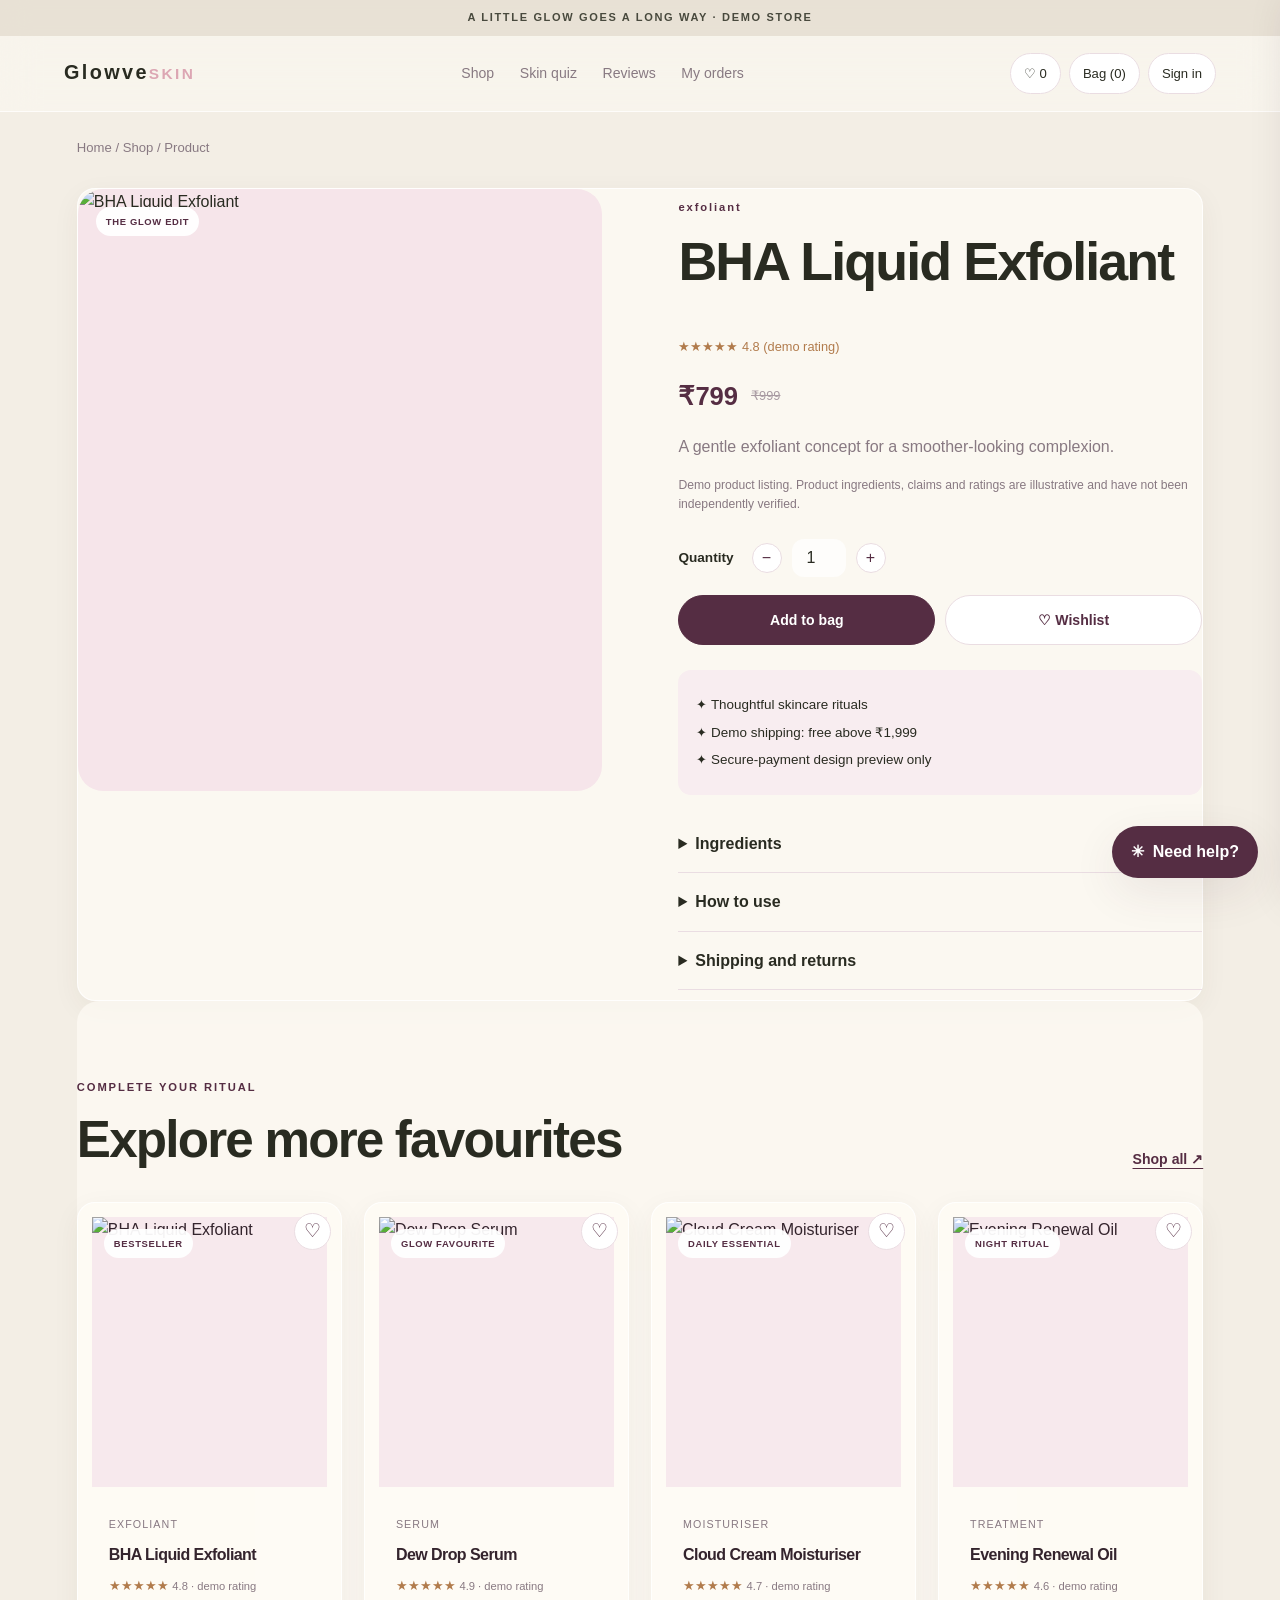
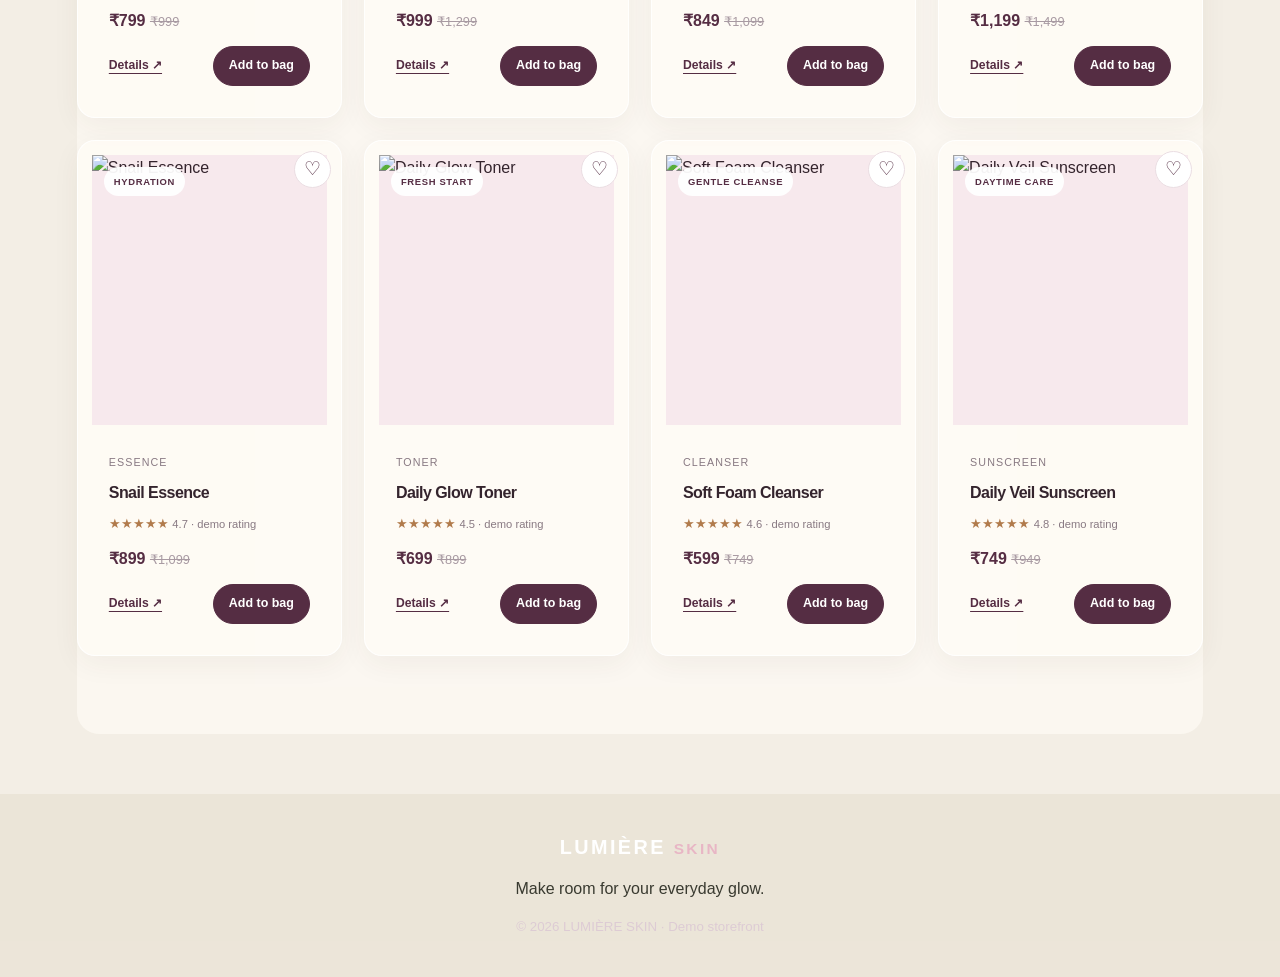
==== product.html @ 2b4facc7 "Add files via upload" ====
<!doctype html>
<html lang="en">
<head>
  <meta charset="UTF-8">
  <meta name="viewport" content="width=device-width, initial-scale=1">
<title>Products | Glowvé Skincare</title>

  <meta name="description" content="Explore skincare product details at LUMIÈRE SKIN.">
  <meta name="theme-color" content="#f7edf0">
  <link rel="preconnect" href="https://images.unsplash.com">
  <link rel="stylesheet" href="style.css">
  <script src="script.js" defer></script>
</head>
<body>
  <div class="announcement">A LITTLE GLOW GOES A LONG WAY · DEMO STORE</div>

  <header class="header">
    <a class="logo" href="index.html">Glowve<span>SKIN</span></a>
    <button id="menuToggle" class="menu" aria-label="Toggle navigation">☰</button>
    <nav id="nav">
      <a href="index.html#shop">Shop</a>
      <a href="index.html#skin-quiz">Skin quiz</a>
      <a href="index.html#reviews">Reviews</a>
      <a href="index.html#orders">My orders</a>
    </nav>
    <div class="head-actions">
      <button id="wishlistToggle" aria-label="Show wishlist">♡ <span id="wishlistCount">0</span></button>
      <button id="cartOpen">Bag (<span id="headerCartCount">0</span>)</button>
      <button id="loginOpen">Sign in</button>
    </div>
  </header>

  <main class="detail-page">
    <div class="breadcrumbs">
      <a href="index.html">Home</a> / <a href="index.html#shop">Shop</a> / Product
    </div>

    <section class="product-detail-layout">
      <div class="detail-image-wrap">
        <span class="product-tag">THE GLOW EDIT</span>
        <img id="detailImage"
          src="https://images.unsplash.com/photo-1620916566398-39f1143ab7be?auto=format&fit=crop&w=1000&q=85"
          alt="Skincare product">
      </div>

      <div class="detail-info">
        <p class="eyebrow" id="detailCategory">SKINCARE ESSENTIAL</p>
        <h1 id="detailName">Dew Drop Serum</h1>
        <p id="detailRating" class="rating">★★★★★ Demo rating</p>

        <div class="detail-prices">
          <strong id="detailPrice">₹999</strong>
          <del id="detailOldPrice">₹1,299</del>
        </div>

        <p id="detailDescription">
          A lightweight hydration serum concept for your everyday skincare ritual.
        </p>

        <p class="note">
          Demo product listing. Product ingredients, claims and ratings are illustrative and have not been independently verified.
        </p>

        <div class="detail-quantity">
          <label for="detailQty">Quantity</label>
          <div class="qty-controls">
            <button type="button" id="detailMinus" aria-label="Decrease quantity">−</button>
            <input id="detailQty" type="number" min="1" max="99" value="1" aria-label="Quantity">
            <button type="button" id="detailPlus" aria-label="Increase quantity">+</button>
          </div>
        </div>

        <div class="detail-buttons">
          <button class="btn" id="detailAdd" data-add="2" type="button">Add to bag</button>
          <button class="btn secondary" id="detailWishlist" data-wishlist="2" type="button">♡ Wishlist</button>
        </div>

        <div class="detail-benefits">
          <p>✦ Thoughtful skincare rituals</p>
          <p>✦ Demo shipping: free above ₹1,999</p>
          <p>✦ Secure-payment design preview only</p>
        </div>

        <details class="detail-accordion">
          <summary>Ingredients</summary>
          <p id="detailIngredients">Illustrative ingredients only. Check verified packaging before use.</p>
        </details>
        <details class="detail-accordion">
          <summary>How to use</summary>
          <p>Follow the instructions on the verified product packaging. Patch-test new skincare products before regular use.</p>
        </details>
        <details class="detail-accordion">
          <summary>Shipping and returns</summary>
          <p>This website is a demonstration. No physical order is shipped and no actual return service is provided.</p>
        </details>
      </div>
    </section>

    <section class="section related-products">
      <div class="section-title">
        <div><p class="eyebrow">COMPLETE YOUR RITUAL</p><h2>Explore more favourites</h2></div>
        <a class="text-link" href="index.html#shop">Shop all ↗</a>
      </div>
      <div id="productGrid" class="products"></div>
    </section>
  </main>

  <footer>
    <a class="logo" href="index.html">LUMIÈRE <span>SKIN</span></a>
    <p>Make room for your everyday glow.</p>
    <small>© <span id="currentYear"></span> LUMIÈRE SKIN · Demo storefront</small>
  </footer>

  <!-- Cart drawer -->
  <div id="cartOverlay" class="overlay"></div>
  <aside id="cartDrawer" class="drawer" aria-hidden="true">
    <div class="drawer-head">
      <div>
        <p class="eyebrow">YOUR LITTLE COLLECTION</p>
        <h2>Your bag (<span id="drawerCartCount">0</span>)</h2>
      </div>
      <button id="cartClose" class="close" aria-label="Close bag">×</button>
    </div>

    <div class="shipping">
      <p id="shippingMessage">Add products to get free shipping.</p>
      <div class="track"><span id="shippingProgress"></span></div>
    </div>

    <div id="cartItems" class="cart-items"></div>

    <div class="coupon">
      <input id="couponInput" placeholder="Coupon code" aria-label="Coupon code">
      <button id="applyCoupon" class="btn" type="button">Apply</button>
    </div>
    <p id="couponMessage" class="note"></p>

    <div class="totals">
      <p>Subtotal <b id="cartSubtotal">₹0</b></p>
      <p>Discount <b id="cartDiscount">₹0</b></p>
      <p>Shipping <b id="cartShipping">₹0</b></p>
      <p class="grand">Total <b id="cartTotal">₹0</b></p>
    </div>

    <button id="checkoutButton" class="btn wide" type="button">Continue to demo checkout</button>
    <p class="note">Demo only. No payment is taken.</p>
  </aside>

  <!-- Demo support chat -->
  <div id="chatBackdrop" class="chat-backdrop" hidden>
    <section class="chat">
      <div class="drawer-head">
        <div><p class="eyebrow">LUMIÈRE ASSIST</p><h2>How can we help?</h2></div>
        <button id="chatClose" class="close" aria-label="Close chat">×</button>
      </div>
      <div id="chatMessages" class="chat-messages" aria-live="polite">
        <p class="bubble bot">Hi! I'm the demo assistant. Ask about shipping, coupons, or products.</p>
      </div>
      <div class="quick">
        <button data-chat="shipping">Shipping</button>
        <button data-chat="coupon">Coupon</button>
        <button data-chat="products">Products</button>
      </div>
      <form id="chatForm">
        <input id="chatInput" placeholder="Type a message..." maxlength="250" required>
        <button class="btn">Send</button>
      </form>
      <small class="note">Automated demo replies only; no live agent.</small>
    </section>
  </div>
  <button id="chatOpen" class="chat-launch">✳ <span>Need help?</span></button>
  <div id="toast" class="toast" role="status"></div>

  <!-- Demo login, address and payment flow -->
  <div class="checkout-backdrop" id="checkoutBackdrop" hidden>
    <section class="checkout-modal" role="dialog" aria-modal="true" aria-labelledby="checkoutTitle">
      <button class="checkout-x" id="checkoutClose" aria-label="Close checkout">×</button>
      <div class="checkout-progress">
        <span class="active" data-step-dot="1">1</span><i></i>
        <span data-step-dot="2">2</span><i></i>
        <span data-step-dot="3">3</span>
      </div>
      <p class="eyebrow">LUMIÈRE SKIN · CHECKOUT DEMO</p>
      <h2 id="checkoutTitle">Welcome back</h2>
      <p class="checkout-subtitle" id="checkoutSubtitle">Sign in or create a demo account to continue.</p>
      <div id="checkoutStepContent"></div>
      <p class="checkout-disclaimer">
        Demo only: use fictional details and never enter real passwords or payment details.
        No bank, UPI or card payment is processed.
      </p>
    </section>
  </div>

  <script>
    document.getElementById("detailMinus")?.addEventListener("click", function () {
      const input = document.getElementById("detailQty");
      input.value = Math.max(1, (Number(input.value) || 1) - 1);
    });
    document.getElementById("detailPlus")?.addEventListener("click", function () {
      const input = document.getElementById("detailQty");
      input.value = Math.min(99, (Number(input.value) || 1) + 1);
    });
  </script>
</body>
</html>
---- style.css ----
/* ==========================================
   LUMIÈRE SKIN — BLUSH LUXE THEME
   Responsive: mobile, tablet, desktop
========================================== */

:root {
  --bg: #fffaf8;
  --surface: #ffffff;
  --soft-pink: #f6e4e8;
  --pink: #dca6b3;
  --plum: #552d43;
  --plum-dark: #3c1d30;
  --text: #30232b;
  --muted: #887982;
  --line: #eadde2;
  --green: #637b69;
  --radius: 18px;
  --shadow: 0 15px 45px rgba(83, 43, 65, .09);
}

* { box-sizing: border-box; }

html {
  scroll-behavior: smooth;
  scroll-padding-top: 90px;
}

body {
  margin: 0;
  background: var(--bg);
  color: var(--text);
  font-family: "Segoe UI", Arial, sans-serif;
  line-height: 1.6;
  overflow-x: hidden;
}

body.modal-open { overflow: hidden; }

img {
  display: block;
  max-width: 100%;
}

a { color: inherit; text-decoration: none; }

button, input, textarea, select { font: inherit; }

button {
  cursor: pointer;
  -webkit-tap-highlight-color: transparent;
}

button:focus-visible, a:focus-visible, input:focus-visible,
textarea:focus-visible, select:focus-visible {
  outline: 3px solid var(--pink);
  outline-offset: 3px;
}

h1, h2, h3, p { margin-top: 0; }

h1, h2, h3 {
  line-height: 1.15;
  letter-spacing: -.035em;
}

h1, h2 { font-weight: 650; }

h1 { font-size: clamp(2.8rem, 6vw, 5.6rem); }
h2 { font-size: clamp(2rem, 4vw, 3.2rem); }
h3 { font-size: 1.12rem; }

em {
  color: var(--plum);
  font-family: Georgia, serif;
  font-weight: 400;
}

button:disabled {
  opacity: .45;
  cursor: not-allowed;
}

.announcement {
  padding: 9px 12px;
  background: var(--plum);
  color: white;
  text-align: center;
  font-size: .69rem;
  letter-spacing: .15em;
  font-weight: 700;
}

/* Header and navigation */
.header {
  position: sticky;
  z-index: 30;
  top: 0;
  display: flex;
  align-items: center;
  justify-content: space-between;
  gap: 22px;
  padding: 17px clamp(16px, 5vw, 72px);
  background: rgba(255, 250, 248, .94);
  border-bottom: 1px solid rgba(234, 221, 226, .8);
  backdrop-filter: blur(16px);
}

.logo {
  flex-shrink: 0;
  font-size: 1.24rem;
  font-weight: 850;
  letter-spacing: .12em;
  color: var(--plum);
}

.logo span {
  color: var(--pink);
  font-size: .78em;
}

.header nav {
  display: flex;
  align-items: center;
  justify-content: center;
  gap: clamp(12px, 2vw, 28px);
}

.header nav a {
  color: var(--muted);
  font-size: .88rem;
  transition: color .2s;
}

.header nav a:hover { color: var(--plum); }

.head-actions {
  display: flex;
  align-items: center;
  gap: 8px;
}

.head-actions button,
.menu {
  min-height: 40px;
  padding: 9px 13px;
  border: 1px solid var(--line);
  border-radius: 30px;
  background: white;
  color: var(--plum);
  font-size: .82rem;
}

.head-actions button:hover {
  background: var(--soft-pink);
}

.menu {
  display: none;
  font-size: 1.2rem;
}

/* Hero section */
.hero {
  display: grid;
  grid-template-columns: 1fr 1fr;
  align-items: center;
  gap: clamp(28px, 5vw, 80px);
  padding: 65px clamp(20px, 7vw, 110px) 78px;
  background:
    radial-gradient(ellipse at 8% 15%, #f8e8ec 0, transparent 43%),
    linear-gradient(130deg, #fffaf8, #f8edf0 58%, #f2e3e8);
}

.hero-copy { max-width: 610px; }

.eyebrow {
  margin-bottom: 14px;
  color: var(--plum);
  font-size: .7rem;
  font-weight: 800;
  letter-spacing: .17em;
}

.hero-kicker {
  display: inline-block;
  margin-bottom: 16px;
  color: var(--muted);
  font-size: .76rem;
  letter-spacing: .12em;
}

.hero h1 { margin-bottom: 20px; }

.hero-copy > p:not(.eyebrow) {
  max-width: 460px;
  color: var(--muted);
  font-size: 1.04rem;
}

.hero-buttons {
  display: flex;
  align-items: center;
  flex-wrap: wrap;
  gap: 20px;
  margin-top: 28px;
}

.btn {
  display: inline-flex;
  align-items: center;
  justify-content: center;
  gap: 8px;
  min-height: 47px;
  padding: 13px 22px;
  border: 1px solid var(--plum);
  border-radius: 30px;
  background: var(--plum);
  color: white;
  font-weight: 700;
  font-size: .88rem;
  text-align: center;
  transition: transform .22s, background .22s, box-shadow .22s;
}

.btn:hover {
  transform: translateY(-2px);
  background: var(--plum-dark);
  box-shadow: 0 8px 22px rgba(83, 43, 65, .16);
}

.btn.secondary {
  background: white;
  color: var(--plum);
  border-color: var(--line);
}

.btn.secondary:hover { background: var(--soft-pink); }

.btn.small-btn {
  min-height: 38px;
  padding: 9px 15px;
  font-size: .78rem;
}

.btn.wide { width: 100%; }

.text-link {
  color: var(--plum);
  font-size: .88rem;
  font-weight: 750;
  text-decoration: underline;
  text-underline-offset: 4px;
}

.hero-proof {
  display: flex;
  flex-wrap: wrap;
  gap: 16px;
  margin-top: 32px;
  color: var(--muted);
  font-size: .78rem;
}

.hero-pic {
  position: relative;
  max-width: 570px;
  width: 100%;
  justify-self: end;
  animation: floatHero 6s ease-in-out infinite;
}

.hero-image-frame {
  height: clamp(330px, 42vw, 560px);
  overflow: hidden;
  border-radius: 48% 48% 20px 20px;
  background: var(--soft-pink);
  box-shadow: var(--shadow);
}

.hero-image-frame img {
  width: 100%;
  height: 100%;
  object-fit: cover;
}

.stamp {
  position: absolute;
  right: -20px;
  top: 13%;
  display: grid;
  place-content: center;
  width: 105px;
  height: 105px;
  border-radius: 50%;
  background: var(--plum);
  color: white;
  text-align: center;
  font-size: .6rem;
  letter-spacing: .07em;
  transform: rotate(9deg);
}

.stamp b {
  font-family: Georgia, serif;
  font-size: 1.5rem;
  font-weight: 400;
}

.floating-note {
  position: absolute;
  padding: 13px 16px;
  border: 1px solid rgba(255,255,255,.8);
  border-radius: 13px;
  background: rgba(255,255,255,.91);
  box-shadow: var(--shadow);
  color: var(--plum);
  font-size: .78rem;
}

.note-one { bottom: 15%; left: -28px; }
.note-two { right: 12px; bottom: 5%; font-size: .65rem; letter-spacing: .1em; }

.strip {
  display: flex;
  align-items: center;
  justify-content: space-evenly;
  flex-wrap: wrap;
  gap: 14px;
  padding: 19px 20px;
  background: var(--plum);
  color: white;
  font-size: .67rem;
  font-weight: 750;
  letter-spacing: .12em;
}

/* General sections */
.section {
  padding: 78px clamp(18px, 6vw, 88px);
}

.section-title {
  display: flex;
  align-items: end;
  justify-content: space-between;
  gap: 24px;
  margin-bottom: 32px;
}

.section-title h2 { margin-bottom: 0; }

.section-title > p {
  max-width: 350px;
  margin-bottom: 3px;
  color: var(--muted);
  font-size: .9rem;
}

.tools {
  display: grid;
  gap: 17px;
  margin-bottom: 28px;
}

#productSearch,
input, textarea, select {
  width: 100%;
  min-width: 0;
  padding: 13px 15px;
  border: 1px solid var(--line);
  border-radius: 12px;
  background: white;
  color: var(--text);
}

#productSearch { max-width: 430px; }

#categoryFilters {
  display: flex;
  flex-wrap: wrap;
  gap: 9px;
}

.filter {
  padding: 9px 15px;
  border: 1px solid var(--line);
  border-radius: 30px;
  background: white;
  color: var(--muted);
  font-size: .8rem;
  transition: .2s;
}

.filter:hover, .filter.active {
  border-color: var(--plum);
  background: var(--plum);
  color: white;
}

/* Product cards */
.products {
  display: grid;
  grid-template-columns: repeat(4, minmax(0, 1fr));
  gap: 25px 19px;
}

.product-card {
  position: relative;
  min-width: 0;
  overflow: hidden;
  border: 1px solid #f0e5e9;
  border-radius: var(--radius);
  background: var(--surface);
  transition: transform .25s, box-shadow .25s;
}

.product-card:hover {
  transform: translateY(-5px);
  box-shadow: var(--shadow);
}

.product-photo {
  position: relative;
  display: block;
  overflow: hidden;
  aspect-ratio: 4 / 4.6;
  background: #f7e9ed;
}

.product-photo img {
  width: 100%;
  height: 100%;
  object-fit: cover;
  transition: transform .5s;
}

.product-card:hover .product-photo img { transform: scale(1.055); }

.product-tag {
  position: absolute;
  top: 12px;
  left: 12px;
  z-index: 1;
  max-width: calc(100% - 24px);
  padding: 7px 10px;
  border-radius: 30px;
  background: rgba(255,255,255,.94);
  color: var(--plum);
  font-size: .59rem;
  font-weight: 800;
  letter-spacing: .07em;
}

.heart {
  position: absolute;
  top: 12px;
  right: 12px;
  z-index: 2;
  display: grid;
  place-items: center;
  width: 37px;
  height: 37px;
  border: 1px solid var(--line);
  border-radius: 50%;
  background: white;
  color: var(--plum);
  font-size: 1.2rem;
}

.heart.selected { color: #b13f69; }

.product-info { padding: 17px; }

.product-category {
  margin-bottom: 5px;
  color: var(--muted);
  font-size: .67rem;
  text-transform: uppercase;
  letter-spacing: .1em;
}

.product-info h3 {
  margin-bottom: 8px;
  font-size: 1rem;
}

.product-info h3 a:hover { color: var(--plum); }

.rating {
  margin: 0 0 10px;
  color: #b17b4c;
  font-size: .8rem;
}

.rating span {
  color: var(--muted);
  font-size: .7rem;
}

.price {
  display: flex;
  flex-wrap: wrap;
  align-items: center;
  gap: 9px;
  margin-bottom: 13px;
  color: var(--plum);
  font-size: 1rem;
  font-weight: 800;
}

.price del, .detail-prices del {
  color: #a89aa2;
  font-size: .8rem;
  font-weight: 400;
}

.product-actions {
  display: flex;
  align-items: center;
  justify-content: space-between;
  gap: 8px;
}

.product-actions .text-link { font-size: .76rem; }

.note {
  color: var(--muted);
  font-size: .76rem;
  line-height: 1.6;
}

.empty {
  padding: 25px;
  color: var(--muted);
  text-align: center;
}

/* Skin quiz */
.quiz-section {
  display: grid;
  grid-template-columns: .9fr 1.1fr;
  align-items: center;
  gap: clamp(25px, 5vw, 70px);
  background: #f6e8ec;
}

.quiz-section > div:first-child p:not(.eyebrow) { color: var(--muted); }

.panel {
  padding: clamp(20px, 4vw, 35px);
  border: 1px solid white;
  border-radius: 24px;
  background: white;
  box-shadow: var(--shadow);
}

.panel h3 { margin-bottom: 20px; }

.quiz-options {
  display: grid;
  grid-template-columns: repeat(2, minmax(0, 1fr));
  gap: 12px;
  margin-bottom: 18px;
}

.quiz-options label {
  display: grid;
  grid-template-columns: auto 1fr;
  align-items: center;
  gap: 3px 9px;
  padding: 15px;
  border: 1px solid var(--line);
  border-radius: 13px;
  cursor: pointer;
}

.quiz-options input { width: auto; grid-row: span 2; }

.quiz-options small {
  grid-column: 2;
  color: var(--muted);
  font-size: .73rem;
}

.result {
  margin-top: 17px;
  padding: 16px;
  border-radius: 13px;
  background: #f8edf0;
}

/* Story */
.story {
  display: grid;
  grid-template-columns: 1fr 1fr;
  align-items: center;
  gap: clamp(30px, 7vw, 100px);
  background: white;
}

.story > img {
  width: 100%;
  max-height: 520px;
  object-fit: cover;
  border-radius: 25px;
}

.story > div > p:not(.eyebrow) {
  max-width: 460px;
  color: var(--muted);
}

/* Reviews */
.reviews {
  display: grid;
  grid-template-columns: repeat(3, minmax(0, 1fr));
  gap: 18px;
}

.reviews article {
  padding: 25px;
  border: 1px solid var(--line);
  border-radius: 17px;
  background: white;
}

.stars { color: #bd8c58; letter-spacing: .1em; }
.reviews article p { margin: 14px 0; }
.reviews article small { color: var(--muted); }

.review-form {
  max-width: 700px;
  margin-top: 32px;
  padding: 25px;
  border-radius: 18px;
  background: #f7e9ed;
}

.review-form label, .checkout-form label {
  display: block;
  margin-bottom: 14px;
  font-size: .83rem;
  font-weight: 650;
}

.form-row {
  display: grid;
  grid-template-columns: repeat(2, minmax(0, 1fr));
  gap: 14px;
}

.user-review {
  margin-top: 15px;
  padding: 15px;
  border-radius: 12px;
  background: white;
}

.user-review b { color: #b17b4c; }

/* Orders */
.orders-section { background: white; }

.order-card {
  display: grid;
  grid-template-columns: 1fr auto;
  gap: 15px;
  margin-bottom: 14px;
  padding: 22px;
  border: 1px solid var(--line);
  border-radius: 16px;
}

.order-card h3 { margin: 5px 0; }
.order-card p { margin: 5px 0; }
.order-card small { color: var(--muted); }
.order-card details { grid-column: 1 / -1; }
.order-card summary { cursor: pointer; color: var(--plum); }

/* Newsletter and footer */
.newsletter {
  padding: 70px 20px;
  background: var(--soft-pink);
  text-align: center;
}

.newsletter h2 { margin-bottom: 12px; }
.newsletter > p:not(.eyebrow) { color: var(--muted); }

.newsletter form {
  display: flex;
  max-width: 520px;
  gap: 10px;
  margin: 25px auto 12px;
}

.newsletter form input { min-width: 0; }
.newsletter small { color: var(--muted); }

footer {
  padding: 38px 20px;
  background: var(--plum-dark);
  color: white;
  text-align: center;
}

footer .logo { color: white; }
footer .logo span { color: #e8b6c5; }
footer p { margin: 12px 0; }
footer small { color: #ddcbd4; }

/* Product details */
.detail-page {
  max-width: 1440px;
  margin: 0 auto;
  padding: 25px clamp(18px, 6vw, 80px) 60px;
}

.breadcrumbs {
  margin-bottom: 30px;
  color: var(--muted);
  font-size: .82rem;
}

.breadcrumbs a:hover { color: var(--plum); }

.product-detail-layout {
  display: grid;
  grid-template-columns: 1fr 1fr;
  align-items: start;
  gap: clamp(28px, 6vw, 80px);
}

.detail-image-wrap {
  position: relative;
  overflow: hidden;
  min-width: 0;
  border-radius: 25px;
  background: #f6e5ea;
}

.detail-image-wrap > img {
  width: 100%;
  max-height: 680px;
  aspect-ratio: 4 / 4.6;
  object-fit: cover;
}

.detail-image-wrap .product-tag { top: 18px; left: 18px; }

.detail-info { padding: 10px 0; }
.detail-info h1 { font-size: clamp(2.2rem, 4.2vw, 4rem); }

.detail-prices {
  display: flex;
  align-items: center;
  gap: 13px;
  margin: 18px 0;
}

.detail-prices strong {
  color: var(--plum);
  font-size: 1.6rem;
}

#detailDescription {
  color: var(--muted);
  font-size: 1rem;
}

.detail-quantity {
  display: flex;
  align-items: center;
  gap: 18px;
  margin: 24px 0 18px;
}

.detail-quantity > label { font-size: .85rem; font-weight: 700; }

.detail-quantity .qty-controls { margin: 0; }

.detail-quantity input {
  width: 54px;
  padding: 6px;
  border: 0;
  text-align: center;
}

.detail-buttons {
  display: grid;
  grid-template-columns: 1fr 1fr;
  gap: 10px;
  margin-bottom: 25px;
}

.detail-benefits {
  margin: 20px 0;
  padding: 18px;
  border-radius: 13px;
  background: #f8edf0;
}

.detail-benefits p { margin: 6px 0; font-size: .84rem; }

.detail-accordion {
  border-bottom: 1px solid var(--line);
  padding: 16px 0;
}

.detail-accordion summary {
  cursor: pointer;
  font-weight: 700;
}

.detail-accordion p {
  margin: 12px 0 0;
  color: var(--muted);
  font-size: .87rem;
}

.related-products { padding-left: 0; padding-right: 0; }

/* Cart drawer */
.overlay {
  position: fixed;
  z-index: 49;
  inset: 0;
  background: rgba(32, 17, 26, .45);
  opacity: 0;
  pointer-events: none;
  transition: opacity .25s;
}

.overlay.show {
  opacity: 1;
  pointer-events: auto;
}

.drawer {
  position: fixed;
  z-index: 50;
  top: 0;
  right: 0;
  display: flex;
  flex-direction: column;
  width: min(440px, 100%);
  height: 100dvh;
  padding: 25px;
  overflow-y: auto;
  background: var(--bg);
  box-shadow: -12px 0 40px rgba(50, 20, 38, .12);
  transform: translateX(105%);
  transition: transform .3s ease;
}

.drawer.open { transform: translateX(0); }

.drawer-head {
  display: flex;
  align-items: center;
  justify-content: space-between;
  gap: 15px;
}

.drawer-head h2 { margin-bottom: 0; font-size: 1.7rem; }
.drawer-head .eyebrow { margin-bottom: 5px; }

.close, .checkout-x {
  display: grid;
  place-items: center;
  flex-shrink: 0;
  width: 42px;
  height: 42px;
  border: 1px solid var(--line);
  border-radius: 50%;
  background: white;
  color: var(--plum);
  font-size: 1.6rem;
}

.shipping {
  margin: 22px 0;
  padding: 15px;
  border-radius: 13px;
  background: var(--soft-pink);
}

.shipping p { margin-bottom: 10px; font-size: .8rem; }

.track {
  height: 6px;
  overflow: hidden;
  border-radius: 10px;
  background: #e6cbd5;
}

.track span {
  display: block;
  width: 0;
  height: 100%;
  border-radius: inherit;
  background: var(--plum);
  transition: width .3s;
}

.cart-items {
  display: grid;
  gap: 15px;
}

.cart-line {
  display: grid;
  grid-template-columns: 83px 1fr;
  gap: 14px;
  padding-bottom: 15px;
  border-bottom: 1px solid var(--line);
}

.cart-line > img {
  width: 83px;
  height: 100px;
  object-fit: cover;
  border-radius: 12px;
}

.cart-line-info { min-width: 0; }
.cart-line-info strong { display: block; margin-bottom: 4px; font-size: .88rem; }
.cart-line-info > span { color: var(--plum); font-weight: 750; }

.qty-controls {
  display: flex;
  align-items: center;
  gap: 10px;
  margin-top: 8px;
}

.qty-controls button {
  display: grid;
  place-items: center;
  width: 30px;
  height: 30px;
  border: 1px solid var(--line);
  border-radius: 50%;
  background: white;
  color: var(--plum);
}

.qty-controls .remove {
  width: auto;
  padding: 4px 8px;
  border: 0;
  color: #a34c69;
  font-size: .75rem;
}

.coupon {
  display: flex;
  gap: 9px;
  margin-top: 20px;
}

.coupon input { min-width: 0; }
.coupon .btn { min-height: 43px; padding: 10px 15px; }

.totals {
  margin: 18px 0;
  padding-top: 13px;
  border-top: 1px solid var(--line);
}

.totals p, .checkout-summary p {
  display: flex;
  justify-content: space-between;
  gap: 15px;
  margin-bottom: 9px;
  font-size: .88rem;
}

.grand {
  padding-top: 10px;
  border-top: 1px solid var(--line);
  color: var(--plum);
  font-size: 1.08rem !important;
  font-weight: 800;
}

/* Checkout modal */
.checkout-backdrop {
  position: fixed;
  z-index: 100;
  inset: 0;
  display: grid;
  place-items: center;
  padding: 20px;
  overflow-y: auto;
  background: rgba(38, 18, 30, .64);
  backdrop-filter: blur(5px);
}

.checkout-backdrop[hidden], .chat-backdrop[hidden] { display: none; }

.checkout-modal {
  position: relative;
  width: min(590px, 100%);
  max-height: min(90dvh, 900px);
  padding: clamp(20px, 4vw, 36px);
  overflow-y: auto;
  border-radius: 23px;
  background: var(--bg);
  box-shadow: 0 25px 100px rgba(0,0,0,.22);
}

.checkout-x { position: absolute; top: 16px; right: 16px; }

.checkout-progress {
  display: flex;
  align-items: center;
  justify-content: center;
  gap: 9px;
  margin: 8px 45px 25px;
}

.checkout-progress span {
  display: grid;
  place-items: center;
  width: 31px;
  height: 31px;
  border: 1px solid var(--line);
  border-radius: 50%;
  background: white;
  color: var(--muted);
  font-size: .8rem;
}

.checkout-progress span.active,
.checkout-progress span.complete {
  border-color: var(--plum);
  background: var(--plum);
  color: white;
}

.checkout-progress i { flex: 1; height: 1px; background: var(--line); }

.checkout-modal h2 {
  margin: 0 0 9px;
  font-size: clamp(1.8rem, 5vw, 2.6rem);
}

.checkout-subtitle { color: var(--muted); font-size: .88rem; }

.checkout-form { margin-top: 20px; }
.checkout-form input, .checkout-form textarea { margin-top: 6px; }

.checkout-form .btn { margin-top: 8px; }

.checkout-disclaimer {
  margin: 20px 0 0;
  padding-top: 14px;
  border-top: 1px solid var(--line);
  color: var(--muted);
  font-size: .72rem;
}

.checkout-summary {
  margin: 18px 0;
  padding: 17px;
  border-radius: 14px;
  background: white;
}

.delivery-preview {
  margin-bottom: 18px;
  padding: 17px;
  border-radius: 14px;
  background: #f7e9ed;
  overflow-wrap: anywhere;
}

.delivery-preview p { margin: 5px 0; font-size: .85rem; }

.payment-option {
  display: grid !important;
  grid-template-columns: auto 1fr;
  gap: 5px 10px !important;
  padding: 13px;
  border: 1px solid var(--line);
  border-radius: 12px;
  background: white;
  cursor: pointer;
}

.payment-option input {
  width: auto;
  grid-row: span 2;
  margin-top: 3px;
}

.payment-option small { color: var(--muted); font-weight: 400; }

.confirmation { padding-top: 12px; text-align: center; }

.success-mark {
  display: grid;
  place-items: center;
  width: 68px;
  height: 68px;
  margin: 0 auto 20px;
  border-radius: 50%;
  background: #e4efe6;
  color: #386a46;
  font-size: 2rem;
}

.confirmation p { overflow-wrap: anywhere; }

/* Demo chat */
.chat-launch {
  position: fixed;
  z-index: 40;
  right: 22px;
  bottom: 22px;
  display: flex;
  align-items: center;
  gap: 9px;
  min-height: 51px;
  padding: 13px 19px;
  border: 0;
  border-radius: 35px;
  background: var(--plum);
  color: white;
  box-shadow: var(--shadow);
  font-weight: 750;
}

.chat-backdrop {
  position: fixed;
  z-index: 80;
  inset: 0;
  display: grid;
  place-items: end;
  padding: 20px;
  background: rgba(32, 17, 26, .25);
}

.chat {
  width: min(390px, 100%);
  max-height: min(640px, 85dvh);
  display: flex;
  flex-direction: column;
  gap: 15px;
  padding: 20px;
  border: 1px solid var(--line);
  border-radius: 22px;
  background: var(--bg);
  box-shadow: var(--shadow);
}

.chat h2 { font-size: 1.5rem; }
.chat-messages { display: grid; gap: 10px; overflow-y: auto; min-height: 90px; }
.bubble { max-width: 90%; margin: 0; padding: 11px 13px; border-radius: 13px; font-size: .84rem; }
.bubble.bot { background: var(--soft-pink); }
.bubble.user { justify-self: end; background: var(--plum); color: white; }
.quick { display: flex; flex-wrap: wrap; gap: 7px; }
.quick button { padding: 7px 11px; border: 1px solid var(--line); border-radius: 20px; background: white; font-size: .76rem; }
.chat form { display: flex; gap: 8px; }
.chat form input { min-width: 0; }
.chat form .btn { min-height: 43px; padding: 9px 13px; }

/* Toast */
.toast {
  position: fixed;
  z-index: 120;
  left: 50%;
  bottom: 25px;
  max-width: calc(100vw - 32px);
  padding: 13px 20px;
  border-radius: 30px;
  background: var(--plum-dark);
  color: white;
  text-align: center;
  font-size: .86rem;
  opacity: 0;
  pointer-events: none;
  transform: translate(-50%, 15px);
  transition: .25s;
}

.toast.show { opacity: 1; transform: translate(-50%, 0); }

/* Animations */
@keyframes floatHero {
  0%, 100% { transform: translateY(0); }
  50% { transform: translateY(-8px); }
}

.reveal, .product-card, .story, .reviews article {
  animation: fadeUp .65s both;
}

.revealed { animation: fadeUp .65s both; }

@keyframes fadeUp {
  from { opacity: 0; transform: translateY(18px); }
  to { opacity: 1; transform: translateY(0); }
}

/* Tablet */
@media (max-width: 1050px) {
  .header { gap: 12px; padding-inline: 22px; }
  .header nav { gap: 12px; }
  .head-actions { gap: 5px; }
  .head-actions button { padding-inline: 10px; }
  .products { grid-template-columns: repeat(3, minmax(0, 1fr)); }
  .hero { padding-inline: 35px; }
}

/* Mobile */
@media (max-width: 760px) {
  html { scroll-padding-top: 72px; }

  .announcement {
    padding: 8px 7px;
    font-size: .58rem;
    letter-spacing: .09em;
  }

  .header {
    display: grid;
    grid-template-columns: 1fr auto;
    gap: 10px;
    padding: 13px 15px;
  }

  .logo { font-size: 1.05rem; }
  .menu { display: block; }

  .header nav {
    display: none;
    grid-column: 1 / -1;
    align-items: stretch;
    gap: 0;
    padding: 7px 0;
    border-top: 1px solid var(--line);
  }

  .header nav.nav-open { display: grid; }

  .header nav a {
    padding: 12px 5px;
    border-bottom: 1px solid var(--line);
  }

  .head-actions {
    grid-column: 1 / -1;
    display: grid;
    grid-template-columns: repeat(3, minmax(0, 1fr));
    gap: 7px;
  }

  .head-actions button {
    min-width: 0;
    min-height: 39px;
    padding: 8px 6px;
    font-size: .76rem;
  }

  .hero {
    grid-template-columns: 1fr;
    gap: 32px;
    padding: 44px 20px 50px;
  }

  .hero h1 { font-size: clamp(2.65rem, 12vw, 4.1rem); }
  .hero-copy > p:not(.eyebrow) { font-size: .95rem; }
  .hero-pic { justify-self: center; width: 92%; }
  .hero-image-frame { height: min(105vw, 430px); }
  .stamp { right: -12px; width: 86px; height: 86px; font-size: .52rem; }
  .stamp b { font-size: 1.2rem; }
  .note-one { left: -10px; bottom: 12%; }
  .note-two { right: 8px; }

  .strip { justify-content: center; gap: 10px; font-size: .57rem; }

  .section { padding: 53px 17px; }

  .section-title {
    align-items: start;
    flex-direction: column;
    gap: 12px;
    margin-bottom: 23px;
  }

  .section-title h2 { font-size: 2rem; }
  .section-title > p { font-size: .85rem; }

  .tools { gap: 13px; }
  #productSearch { max-width: none; }
  #categoryFilters { flex-wrap: nowrap; overflow-x: auto; padding-bottom: 7px; }
  #categoryFilters .filter { flex: 0 0 auto; }

  .products { grid-template-columns: repeat(2, minmax(0, 1fr)); gap: 14px 11px; }

  .product-card { border-radius: 14px; }
  .product-photo { aspect-ratio: 4 / 4.8; }
  .product-tag { top: 8px; left: 8px; padding: 6px 8px; font-size: .5rem; }
  .heart { top: 8px; right: 8px; width: 32px; height: 32px; }
  .product-info { padding: 11px; }
  .product-category { font-size: .58rem; }
  .product-info h3 { font-size: .87rem; line-height: 1.35; }
  .rating { font-size: .7rem; }
  .rating span { display: block; margin-top: 2px; font-size: .64rem; }
  .price { gap: 6px; font-size: .9rem; }
  .price del { font-size: .69rem; }
  .product-actions { align-items: stretch; flex-direction: column; gap: 9px; }
  .product-actions .text-link { font-size: .74rem; }
  .product-actions .btn { width: 100%; min-height: 37px; padding: 8px 7px; font-size: .72rem; }

  .quiz-section, .story { grid-template-columns: 1fr; gap: 25px; }
  .quiz-options { grid-template-columns: 1fr 1fr; }
  .quiz-options label { padding: 11px 9px; font-size: .83rem; }
  .quiz-options small { font-size: .68rem; }
  .story > img { max-height: 360px; }

  .reviews { grid-template-columns: 1fr; }
  .reviews article { padding: 20px; }
  .review-form { padding: 18px; }

  .form-row { grid-template-columns: 1fr; gap: 0; }

  .newsletter { padding: 50px 17px; }
  .newsletter form { flex-direction: column; }
  .newsletter form .btn { width: 100%; }

  .detail-page { padding: 20px 16px 45px; }
  .breadcrumbs { margin-bottom: 20px; }
  .product-detail-layout { grid-template-columns: 1fr; gap: 25px; }
  .detail-image-wrap > img { max-height: 460px; aspect-ratio: 4 / 4.3; }
  .detail-info h1 { font-size: 2.4rem; }
  .detail-buttons { grid-template-columns: 1fr; }
  .related-products { padding-top: 40px; }

  .drawer { padding: 19px 16px; }
  .drawer-head h2 { font-size: 1.45rem; }
  .cart-line { grid-template-columns: 72px 1fr; }
  .cart-line > img { width: 72px; height: 88px; }
  .qty-controls { gap: 8px; }

  .checkout-backdrop { align-items: end; padding: 0; }
  .checkout-modal {
    width: 100%;
    max-height: 94dvh;
    padding: 25px 18px calc(22px + env(safe-area-inset-bottom));
    border-radius: 23px 23px 0 0;
  }

  .checkout-x { top: 12px; right: 12px; }
  .checkout-progress { margin: 10px 35px 22px; }
  .checkout-modal h2 { font-size: 2rem; }
  .checkout-form label { font-size: .8rem; }
  .checkout-form input, .checkout-form textarea { font-size: 16px; }
  .checkout-form .form-row { grid-template-columns: 1fr 1fr; gap: 9px; }
  .checkout-form .form-row .btn { padding: 11px 8px; font-size: .8rem; }

  .chat-backdrop { padding: 10px; }
  .chat { width: 100%; max-height: 80dvh; padding: 16px; }
  .chat-launch { right: 13px; bottom: 13px; min-height: 46px; padding: 11px 15px; }
  .chat-launch span { font-size: .8rem; }

  .order-card { grid-template-columns: 1fr; padding: 17px; }
  .order-card details { grid-column: auto; }
  .toast { bottom: 76px; }
}

/* Very small phones */
@media (max-width: 370px) {
  .logo { font-size: .94rem; }
  .products { gap: 10px 8px; }
  .product-info { padding: 9px; }
  .product-info h3 { font-size: .8rem; }
  .product-actions .btn { font-size: .67rem; }
  .quiz-options { grid-template-columns: 1fr; }
}

/* Accessibility: respect reduced-motion preference */
@media (prefers-reduced-motion: reduce) {
  *, *::before, *::after {
    scroll-behavior: auto !important;
    animation-duration: .01ms !important;
    animation-iteration-count: 1 !important;
    transition-duration: .01ms !important;
  }
}

/* PRODUCT DISPLAY FIX */
#productGrid,
#relatedProducts {
  display: grid !important;
  grid-template-columns: repeat(4, minmax(0, 1fr));
  gap: 22px;
  width: 100%;
  margin-top: 24px;
}

.product-card {
  display: block !important;
  min-width: 0;
  overflow: hidden;
  padding: 14px;
  border-radius: 16px;
  background: #fff;
  color: #34242d;
  border: 1px solid #eadde2;
}

.product-card .photo-wrap {
  display: block;
  position: relative;
  overflow: hidden;
  border-radius: 12px;
  background: #f8edf1;
}

.product-card .photo-wrap img {
  display: block;
  width: 100%;
  height: 240px;
  object-fit: cover;
}

.product-card h3,
.product-card p,
.product-card .price,
.product-card .card-actions {
  display: block;
  margin: 12px 0;
}

.product-card .card-actions {
  display: flex;
  flex-wrap: wrap;
  align-items: center;
  gap: 10px;
}

.product-card .heart {
  position: absolute;
  top: 10px;
  right: 10px;
  z-index: 2;
}

@media (max-width: 900px) {
  #productGrid,
  #relatedProducts {
    grid-template-columns: repeat(2, minmax(0, 1fr));
    gap: 14px;
  }

  .product-card .photo-wrap img {
    height: 190px;
  }
}

@media (max-width: 380px) {
  .product-card {
    padding: 8px;
  }

  .product-card .photo-wrap img {
    height: 145px;
  }
}

/* LUMIERE SKIN - EDITORIAL HERO */
.reference-hero {
  --hero-green: #243d20;
  display: grid;
  grid-template-columns: 1.02fr 1.08fr 190px;
  min-height: 580px;
  width: 100%;
  overflow: hidden;
  background: #fff;
  color: var(--hero-green);
  border-radius: 0 0 18px 18px;
}

.reference-copy {
  padding: 48px 12px 32px 32px;
  display: flex;
  flex-direction: column;
  align-items: flex-start;
  justify-content: center;
  min-width: 0;
  z-index: 1;
}

.reference-eyebrow {
  font-size: 10px;
  letter-spacing: 2px;
  font-weight: 700;
  margin: 0 0 16px;
}

.reference-copy h1 {
  font-family: Georgia, "Times New Roman", serif;
  font-size: clamp(48px, 5.3vw, 82px);
  line-height: .96;
  letter-spacing: -3px;
  font-weight: 400;
  margin: 0 0 24px;
}

.reference-copy h1 span {
  border-bottom: 2px solid var(--hero-green);
  padding-right: 30px;
}

.reference-description {
  color: #5e675a;
  font-size: 13px;
  line-height: 1.8;
  max-width: 360px;
  margin-bottom: 20px;
}

.reference-product {
  display: flex;
  align-items: center;
  gap: 12px;
  margin: 0 0 22px;
}

.product-code {
  background: var(--hero-green);
  color: white;
  padding: 8px 12px;
  border-radius: 30px;
  font-size: 11px;
  font-weight: 700;
}

.reference-product strong,
.reference-product small {
  display: block;
}

.reference-product strong {
  font-size: 10px;
  letter-spacing: .5px;
}

.reference-product small {
  font-size: 10px;
  color: #777;
  margin-top: 5px;
}

.reference-benefits {
  display: flex;
  align-items: center;
  gap: 10px;
  margin-bottom: 22px;
}

.reference-benefits > span {
  width: 48px;
  height: 48px;
  display: flex;
  flex-direction: column;
  justify-content: center;
  align-items: center;
  background: #f0f3e9;
  border-radius: 50%;
  font-size: 18px;
}

.reference-benefits small {
  font-size: 8px;
  margin-top: 2px;
}

.reference-cta {
  display: inline-block;
  padding: 12px 18px;
  background: var(--hero-green);
  color: white;
  text-decoration: none;
  border-radius: 30px;
  font-size: 12px;
  transition: transform .2s, background .2s;
}

.reference-cta:hover {
  transform: translateY(-2px);
  background: #3c5934;
}

.reference-model {
  min-width: 0;
  position: relative;
  display: flex;
  align-items: flex-end;
  justify-content: center;
  overflow: hidden;
  background: #f5eee9;
}

.reference-model > img {
  width: 100%;
  height: 100%;
  min-height: 580px;
  object-fit: cover;
  object-position: center top;
  display: block;
}

.reference-star {
  position: absolute;
  color: var(--hero-green);
  font-size: 40px;
}

.star-one {
  top: 40px;
  left: 15px;
}

.star-two {
  top: 100px;
  right: 20px;
  font-size: 28px;
}

.reference-caption {
  position: absolute;
  bottom: 18px;
  left: 50%;
  transform: translateX(-50%);
  background: rgba(255, 255, 255, .88);
  padding: 10px 14px;
  border-radius: 30px;
  white-space: nowrap;
  font-size: 9px;
  letter-spacing: 1px;
  color: var(--hero-green);
}

.reference-panels {
  display: grid;
  grid-template-columns: 1fr 1fr;
  gap: 5px;
  padding-left: 5px;
  background: #edf3eb;
}

.reference-panel {
  position: relative;
  display: flex;
  align-items: center;
  justify-content: center;
  min-width: 0;
  overflow: hidden;
  border-radius: 28px;
  color: #fff;
  text-decoration: none;
}

.panel-light {
  background: #899f89;
}

.panel-dark {
  background: #4c684f;
}

.panel-arrow {
  position: absolute;
  top: 12px;
  width: 38px;
  height: 38px;
  border-radius: 50%;
  background: #fff;
  color: var(--hero-green);
  display: grid;
  place-items: center;
  font-size: 24px;
}

.panel-label {
  writing-mode: vertical-rl;
  transform: rotate(180deg);
  font-size: 10px;
  letter-spacing: 1.5px;
  text-align: center;
}

.panel-code {
  position: absolute;
  bottom: 18%;
  border: 1px solid rgba(255,255,255,.7);
  padding: 5px 8px;
  border-radius: 30px;
  font-size: 10px;
}

@media (max-width: 1000px) {
  .reference-hero {
    grid-template-columns: 1fr 1fr 125px;
    min-height: 480px;
  }

  .reference-copy {
    padding-left: 22px;
  }

  .reference-copy h1 {
    font-size: clamp(44px, 6vw, 65px);
  }

  .reference-model > img {
    min-height: 480px;
  }

  .reference-panels {
    gap: 4px;
  }

  .panel-label {
    font-size: 8px;
  }
}

@media (max-width: 650px) {
  .reference-hero {
    grid-template-columns: 1fr 1fr;
    min-height: auto;
    border-radius: 0 0 14px 14px;
  }

  .reference-copy {
    padding: 30px 8px 28px 18px;
  }

  .reference-eyebrow {
    font-size: 8px;
    letter-spacing: 1px;
  }

  .reference-copy h1 {
    font-size: clamp(39px, 8.5vw, 57px);
    letter-spacing: -2px;
    margin-bottom: 18px;
  }

  .reference-description {
    font-size: 11px;
    line-height: 1.6;
  }

  .reference-benefits {
    gap: 5px;
    flex-wrap: wrap;
  }

  .reference-benefits > span {
    width: 35px;
    height: 35px;
    font-size: 14px;
  }

  .reference-benefits small {
    font-size: 7px;
  }

  .reference-cta {
    padding: 10px 12px;
    font-size: 10px;
  }

  .reference-model {
    min-height: 410px;
  }

  .reference-model > img {
    min-height: 410px;
    object-position: 50% top;
  }

  .reference-caption {
    font-size: 7px;
    padding: 8px 9px;
  }

  .reference-panels {
    grid-column: 1 / -1;
    grid-template-columns: 1fr 1fr;
    min-height: 100px;
    padding: 5px 0 0;
    gap: 5px;
  }

  .reference-panel {
    min-height: 100px;
    border-radius: 14px;
  }

  .panel-arrow {
    top: 8px;
    width: 28px;
    height: 28px;
    font-size: 18px;
  }

  .panel-label {
    writing-mode: initial;
    transform: none;
    padding: 0 12px;
    margin-top: 20px;
    font-size: 8px;
    letter-spacing: .5px;
  }

  .panel-code {
    bottom: 5px;
    right: 8px;
    font-size: 8px;
    padding: 3px 6px;
  }
}

@media (max-width: 380px) {
  .reference-copy {
    padding-left: 12px;
  }

  .reference-copy h1 {
    font-size: 36px;
  }

  .reference-model,
  .reference-model > img {
    min-height: 350px;
  }

  .reference-product small {
    font-size: 8px;
  }
}

/* CINEMATIC LUXURY SKINCARE HERO */
.cinema-hero {
  position: relative;
  isolation: isolate;
  width: 100%;
  min-height: 610px;
  overflow: hidden;
  color: #fff;
  background: #382319;
  font-family: Arial, sans-serif;
}

.cinema-background {
  position: absolute;
  inset: 0;
  z-index: -3;
  background-image: url("https://images.unsplash.com/photo-1616394584738-fc6e612e71b9?auto=format&fit=crop&w=2000&q=90");
  background-size: cover;
  background-position: center 38%;
  transform: scale(1.02);
}

.cinema-shade {
  position: absolute;
  inset: 0;
  z-index: -2;
  background:
    linear-gradient(90deg, rgba(28, 17, 12, .74) 0%, rgba(28, 17, 12, .35) 46%, rgba(28, 17, 12, .08) 100%),
    linear-gradient(0deg, rgba(26, 17, 12, .65) 0%, transparent 36%);
}

.cinema-nav {
  min-height: 62px;
  display: flex;
  align-items: center;
  justify-content: space-between;
  gap: 18px;
  padding: 12px 30px;
  background: rgba(250, 247, 241, .95);
  color: #241d18;
}

.cinema-logo {
  color: #241d18;
  font-family: Georgia, serif;
  font-size: 15px;
  letter-spacing: 1px;
  text-decoration: none;
  white-space: nowrap;
}

.cinema-logo span {
  font-size: 10px;
  letter-spacing: 2px;
}

.cinema-links {
  display: flex;
  gap: 6px;
  align-items: center;
}

.cinema-links a {
  padding: 9px 15px;
  border-radius: 30px;
  text-decoration: none;
  color: #30251e;
  font-size: 12px;
}

.cinema-links a.selected,
.cinema-links a:hover {
  background: #28221d;
  color: white;
}

.cinema-menu {
  color: #30251e;
  font-size: 12px;
  text-decoration: none;
  white-space: nowrap;
}

.cinema-intro {
  position: relative;
  z-index: 1;
  max-width: 760px;
  padding: 65px 30px 190px;
}

.cinema-overline {
  margin: 0 0 14px;
  font-size: 10px;
  letter-spacing: 2px;
  font-weight: 600;
}

.cinema-intro h1 {
  margin: 0;
  max-width: 780px;
  font-family: Georgia, "Times New Roman", serif;
  font-size: clamp(54px, 8.3vw, 112px);
  font-weight: 400;
  line-height: .91;
  letter-spacing: -4px;
}

.cinema-intro h1 em {
  font-weight: 400;
}

.cinema-description {
  max-width: 320px;
  margin: 24px 0 22px;
  font-size: 13px;
  line-height: 1.7;
  color: rgba(255,255,255,.85);
}

.cinema-button {
  display: inline-block;
  padding: 13px 19px;
  color: #fff;
  background: #171411;
  border: 1px solid rgba(255,255,255,.25);
  border-radius: 30px;
  text-decoration: none;
  font-size: 12px;
  transition: background .2s, transform .2s;
}

.cinema-button:hover {
  background: #6d4b37;
  transform: translateY(-2px);
}

.cinema-side-note {
  position: absolute;
  right: 30px;
  top: 115px;
  font-size: 10px;
  line-height: 1.8;
  letter-spacing: 2px;
  text-align: right;
  color: rgba(255,255,255,.85);
}

.cinema-feature {
  position: absolute;
  z-index: 2;
  right: 22px;
  bottom: 42px;
  display: flex;
  align-items: flex-end;
  gap: 10px;
  max-width: 490px;
}

.cinema-feature-copy {
  width: 175px;
  padding: 14px 5px;
  text-shadow: 0 1px 12px rgba(0,0,0,.4);
}

.cinema-feature-copy .cinema-overline {
  font-size: 8px;
  letter-spacing: 1px;
}

.cinema-feature-copy h2 {
  margin: 0 0 8px;
  font-family: Georgia, serif;
  font-size: 25px;
  font-weight: 400;
}

.cinema-feature-copy p:not(.cinema-overline) {
  font-size: 10px;
  line-height: 1.5;
}

.cinema-feature-copy a {
  display: inline-block;
  margin-top: 8px;
  color: #fff;
  font-size: 10px;
}

.cinema-product-card {
  position: relative;
  display: block;
  width: 112px;
  height: 130px;
  flex: 0 0 112px;
  overflow: hidden;
  border-radius: 13px;
  background: #f4eee5;
  box-shadow: 0 8px 25px rgba(0,0,0,.25);
}

.cinema-product-card img {
  width: 100%;
  height: 100%;
  object-fit: cover;
  display: block;
}

.cinema-product-card > span {
  position: absolute;
  right: 7px;
  top: 7px;
  display: grid;
  place-items: center;
  width: 25px;
  height: 25px;
  color: #1d1915;
  background: #fff;
  border-radius: 50%;
}

.cinema-product-second {
  width: 105px;
  height: 110px;
  flex-basis: 105px;
}

.cinema-bottom-note {
  position: absolute;
  bottom: 15px;
  left: 30px;
  right: 30px;
  display: flex;
  justify-content: space-between;
  gap: 12px;
  font-size: 8px;
  letter-spacing: 1.3px;
  color: rgba(255,255,255,.8);
}

@media (min-width: 1400px) {
  .cinema-hero {
    min-height: 700px;
  }

  .cinema-intro {
    padding-top: 95px;
  }
}

@media (max-width: 760px) {
  .cinema-hero {
    min-height: 700px;
  }

  .cinema-background {
    background-position: 56% center;
  }

  .cinema-shade {
    background:
      linear-gradient(90deg, rgba(26,16,11,.68), rgba(26,16,11,.12)),
      linear-gradient(0deg, rgba(26,16,11,.85), transparent 75%);
  }

  .cinema-nav {
    min-height: 54px;
    padding: 10px 14px;
    gap: 8px;
  }

  .cinema-logo {
    font-size: 12px;
  }

  .cinema-logo span {
    font-size: 8px;
  }

  .cinema-links {
    gap: 0;
  }

  .cinema-links a {
    padding: 8px;
    font-size: 10px;
  }

  .cinema-menu {
    font-size: 10px;
  }

  .cinema-intro {
    padding: 68px 18px 280px;
  }

  .cinema-intro h1 {
    font-size: clamp(48px, 10vw, 76px);
    letter-spacing: -2px;
  }

  .cinema-description {
    max-width: 270px;
    font-size: 12px;
  }

  .cinema-side-note {
    display: none;
  }

  .cinema-feature {
    right: 12px;
    bottom: 45px;
    left: 12px;
    max-width: none;
    gap: 8px;
    justify-content: flex-end;
  }

  .cinema-feature-copy {
    width: auto;
    flex: 1;
    min-width: 0;
  }

  .cinema-feature-copy h2 {
    font-size: 21px;
  }

  .cinema-product-card {
    width: 82px;
    height: 100px;
    flex-basis: 82px;
  }

  .cinema-product-second {
    width: 72px;
    height: 86px;
    flex-basis: 72px;
  }

  .cinema-bottom-note {
    left: 14px;
    right: 14px;
    font-size: 7px;
    letter-spacing: .5px;
  }
}

@media (max-width: 390px) {
  .cinema-menu {
    display: none;
  }

  .cinema-intro {
    padding-left: 14px;
    padding-right: 14px;
  }

  .cinema-intro h1 {
    font-size: 45px;
  }

  .cinema-product-card {
    width: 65px;
    height: 82px;
    flex-basis: 65px;
  }

  .cinema-product-second {
    display: none;
  }

  .cinema-feature-copy h2 {
    font-size: 18px;
  }
}

/* Hero background image: slightly smaller / less zoomed */
.cinema-background {
  background-size: 90% auto;
  background-repeat: no-repeat;
  background-position: center 38%;
  background-color: #382319;
}

@media (max-width: 760px) {
  .cinema-background {
    background-size: auto 90%;
    background-position: 56% center;
  }
}

/* ===== CREAM GLASS THEME ===== */
:root {
  --cream-bg: #f3eee5;
  --cream-card: rgba(255, 252, 246, .76);
  --cream-border: rgba(255, 255, 255, .72);
  --cream-text: #292b21;
  --cream-muted: #777568;
  --cream-accent: #7a8567;
}

html {
  scroll-behavior: smooth;
}

body {
  background: #f3eee5 !important;
  color: var(--cream-text);
}

.announcement {
  background: rgba(226, 219, 205, .65) !important;
  color: #48493d !important;
  backdrop-filter: blur(14px);
}

.header {
  background: rgba(249, 246, 239, .78) !important;
  border-bottom: 1px solid rgba(255,255,255,.7);
  backdrop-filter: blur(18px);
}

.header,
.header a,
.header button {
  color: var(--cream-text);
}

.cream-hero {
  min-height: 640px;
  position: relative;
  isolation: isolate;
  overflow: hidden;
  margin: 0;
  background: #d7cfc3;
  color: #fff;
  border-radius: 0 0 24px 24px;
}

.cream-hero-model {
  position: absolute;
  z-index: -3;
  inset: 0;
  width: 100%;
  height: 100%;
  object-fit: cover;
  object-position: center 36%;
}

.cream-hero-overlay {
  position: absolute;
  z-index: -2;
  inset: 0;
  background:
    linear-gradient(90deg, rgba(62, 48, 36, .43), rgba(62, 48, 36, .06) 75%),
    linear-gradient(0deg, rgba(43, 35, 28, .28), transparent 45%);
}

.cream-hero-nav {
  display: flex;
  align-items: center;
  justify-content: space-between;
  gap: 20px;
  padding: 20px 28px;
  background: rgba(255, 252, 246, .17);
  border-bottom: 1px solid rgba(255,255,255,.22);
  backdrop-filter: blur(15px);
}

.cream-brand {
  display: flex;
  align-items: center;
  gap: 9px;
  color: #fff;
  text-decoration: none;
  font-family: Georgia, serif;
  font-size: 15px;
  white-space: nowrap;
}

.cream-brand > span {
  letter-spacing: 1.5px;
}

.cream-hero-nav nav,
.cream-nav-actions {
  display: flex;
  align-items: center;
  gap: 22px;
}

.cream-hero-nav nav a,
.cream-nav-actions a,
.cream-nav-actions button {
  color: #fff;
  text-decoration: none;
  font-size: 12px;
}

.cream-nav-actions button {
  background: rgba(255,255,255,.2);
  border: 1px solid rgba(255,255,255,.35);
  border-radius: 25px;
  padding: 10px 15px;
  cursor: pointer;
}

.cream-hero-copy {
  position: relative;
  z-index: 1;
  max-width: 490px;
  padding: 65px 28px 190px;
}

.cream-kicker {
  font-size: 10px;
  letter-spacing: 2px;
  margin: 0 0 18px;
}

.cream-hero-copy h1 {
  font-size: clamp(48px, 6.6vw, 86px);
  line-height: .96;
  letter-spacing: -3px;
  font-weight: 600;
  margin: 0;
  color: #fff;
}

.cream-hero-copy > p:not(.cream-kicker) {
  max-width: 320px;
  font-size: 12px;
  line-height: 1.8;
  color: rgba(255,255,255,.9);
  margin: 22px 0;
}

.cream-shop-button {
  display: inline-block;
  padding: 13px 20px;
  background: rgba(255, 252, 246, .91);
  color: #33352a;
  text-decoration: none;
  border-radius: 30px;
  font-size: 12px;
  transition: transform .2s;
}

.cream-shop-button:hover {
  transform: translateY(-2px);
}

.cream-social-proof {
  position: absolute;
  top: 120px;
  right: 25px;
  z-index: 1;
  width: 145px;
  padding: 15px;
  text-align: center;
  border: 1px solid rgba(255,255,255,.32);
  border-radius: 20px;
  background: rgba(255,255,255,.15);
  backdrop-filter: blur(15px);
}

.cream-avatar-row {
  display: flex;
  justify-content: center;
  margin-bottom: 10px;
}

.cream-avatar-row span {
  width: 30px;
  height: 30px;
  display: grid;
  place-items: center;
  margin-left: -5px;
  border: 2px solid rgba(255,255,255,.75);
  border-radius: 50%;
  color: #454738;
  background: #e8ded0;
}

.cream-social-proof strong {
  display: block;
  font-size: 26px;
}

.cream-social-proof p {
  margin: 5px 0 0;
  font-size: 10px;
}

.cream-feature {
  position: absolute;
  right: 28px;
  bottom: 180px;
  z-index: 1;
  width: 215px;
  padding: 17px;
  display: flex;
  flex-direction: column;
  gap: 9px;
  color: #fff;
  text-decoration: none;
  border: 1px solid rgba(255,255,255,.3);
  border-radius: 18px;
  background: rgba(255,255,255,.17);
  backdrop-filter: blur(16px);
}

.cream-feature small,
.cream-feature span {
  font-size: 10px;
}

.cream-feature strong {
  font-family: Georgia, serif;
  font-size: 18px;
  font-weight: 400;
}

.cream-product-card {
  position: absolute;
  z-index: 2;
  bottom: 35px;
  width: 130px;
  min-height: 175px;
  padding: 10px;
  display: flex;
  flex-direction: column;
  align-items: flex-start;
  gap: 5px;
  overflow: hidden;
  color: #302f26;
  text-decoration: none;
  border: 1px solid rgba(255,255,255,.85);
  border-radius: 18px;
  background: rgba(255,252,246,.83);
  backdrop-filter: blur(18px);
  box-shadow: 0 10px 35px rgba(47,37,25,.1);
}

.cream-product-card img {
  width: 100%;
  height: 90px;
  object-fit: cover;
  border-radius: 10px;
}

.cream-product-card strong {
  font-size: 11px;
}

.cream-product-card small {
  color: #777568;
  font-size: 9px;
}

.cream-product-card a {
  margin-top: 3px;
  color: #35382b;
  font-size: 10px;
}

.cream-card-left {
  left: 22px;
}

.cream-card-middle {
  left: 165px;
}

.cream-card-right {
  right: 22px;
}

.cream-hero-footer {
  position: absolute;
  left: 28px;
  right: 28px;
  bottom: 12px;
  z-index: 1;
  display: flex;
  justify-content: space-between;
  gap: 12px;
  color: rgba(255,255,255,.9);
  font-size: 8px;
  letter-spacing: 1.2px;
}

/* All content sections: warm cream and subtle glass */
.section,
.story,
.quiz-section,
.panel,
.product-card,
.detail,
.detail-copy,
.product-detail-layout {
  background-color: rgba(255, 252, 246, .68);
}

.section {
  border-radius: 22px;
}

.product-card,
.panel,
.detail,
.product-detail-layout {
  border: 1px solid rgba(255,255,255,.8);
  border-radius: 18px;
  box-shadow: 0 8px 28px rgba(73, 61, 43, .055);
}

input,
textarea,
select {
  background: rgba(255,255,255,.7) !important;
  border-color: rgba(130,120,98,.2) !important;
  color: #292b21;
}

.btn {
  border-radius: 30px;
}

footer {
  background: rgba(232, 224, 210, .65) !important;
  color: #393a30;
}

@media (max-width: 700px) {
  .cream-hero {
    min-height: 780px;
  }

  .cream-hero-model {
    object-position: 58% center;
  }

  .cream-hero-overlay {
    background:
      linear-gradient(90deg, rgba(47,36,28,.48), rgba(47,36,28,.08)),
      linear-gradient(0deg, rgba(43,35,28,.55), transparent 70%);
  }

  .cream-hero-nav {
    padding: 14px;
    gap: 10px;
  }

  .cream-brand {
    font-size: 11px;
  }

  .cream-brand > span {
    letter-spacing: .5px;
  }

  .cream-hero-nav nav {
    gap: 9px;
  }

  .cream-hero-nav nav a {
    font-size: 10px;
  }

  .cream-nav-actions {
    gap: 7px;
  }

  .cream-nav-actions button {
    padding: 8px;
    font-size: 10px;
  }

  .cream-nav-actions a {
    display: none;
  }

  .cream-hero-copy {
    padding: 75px 18px 310px;
  }

  .cream-hero-copy h1 {
    font-size: clamp(43px, 10vw, 66px);
    letter-spacing: -2px;
  }

  .cream-hero-copy > p:not(.cream-kicker) {
    max-width: 260px;
    font-size: 11px;
  }

  .cream-social-proof {
    top: auto;
    right: 12px;
    bottom: 225px;
    width: 105px;
    padding: 10px;
  }

  .cream-social-proof strong {
    font-size: 20px;
  }

  .cream-social-proof p {
    font-size: 9px;
  }

  .cream-feature {
    display: none;
  }

  .cream-product-card {
    bottom: 38px;
    width: 29%;
    min-height: 142px;
    padding: 7px;
    border-radius: 13px;
  }

  .cream-product-card img {
    height: 75px;
  }

  .cream-product-card strong {
    font-size: 9px;
  }

  .cream-product-card small,
  .cream-product-card a {
    font-size: 8px;
  }

  .cream-card-left {
    left: 10px;
  }

  .cream-card-middle {
    left: 35.5%;
  }

  .cream-card-right {
    right: 10px;
  }

  .cream-hero-footer {
    left: 12px;
    right: 12px;
    font-size: 6px;
    letter-spacing: .4px;
  }
}

@media (max-width: 390px) {
  .cream-hero-nav nav a:nth-child(2) {
    display: none;
  }

  .cream-hero-copy {
    padding-left: 14px;
  }

  .cream-hero-copy h1 {
    font-size: 42px;
  }
}

/* ===== ORDER TRACKING: CREAM GLASS ===== */
.order-tracking {
  margin: 32px auto;
  padding: clamp(22px, 5vw, 48px);
  max-width: 1100px;
  background: rgba(255, 252, 246, .76) !important;
  border: 1px solid rgba(255,255,255,.8);
  border-radius: 24px;
  box-shadow: 0 12px 35px rgba(73,61,43,.06);
  backdrop-filter: blur(16px);
}

.tracking-heading {
  text-align: center;
  max-width: 570px;
  margin: 0 auto 26px;
}

.tracking-heading h2 {
  font-family: Georgia, serif;
  font-size: clamp(32px, 5vw, 48px);
  font-weight: 400;
  margin: 8px 0;
}

.tracking-heading h2 em {
  color: #7a8567;
}

.tracking-heading > p:last-child {
  color: #777568;
  font-size: 14px;
  line-height: 1.7;
}

.tracking-form {
  max-width: 620px;
  margin: auto;
}

.tracking-form label {
  display: block;
  font-size: 12px;
  margin-bottom: 8px;
  font-weight: 600;
}

.tracking-input-row {
  display: flex;
  gap: 10px;
}

.tracking-input-row input {
  min-width: 0;
  flex: 1;
  width: 100%;
  padding: 14px 16px;
  border: 1px solid #ded6c8 !important;
  border-radius: 14px;
  outline-offset: 3px;
}

.tracking-input-row .btn {
  flex-shrink: 0;
  padding: 12px 18px;
}

.tracking-note {
  margin-top: 18px;
  text-align: center;
  font-size: 11px;
  line-height: 1.6;
  color: #777568;
}

.tracking-result {
  max-width: 700px;
  margin: 26px auto 0;
  padding: clamp(16px, 4vw, 28px);
  border: 1px solid #e5ddcf;
  border-radius: 18px;
  background: rgba(255,255,255,.6);
  overflow-wrap: anywhere;
}

.tracking-result h3 {
  font-family: Georgia, serif;
  font-size: 25px;
  font-weight: 400;
  margin: 8px 0;
}

.tracking-status-pill {
  display: inline-block;
  padding: 7px 12px;
  border-radius: 30px;
  background: #e8eddf;
  color: #3e5937;
  font-size: 11px;
  font-weight: 700;
}

.tracking-order-meta {
  display: grid;
  grid-template-columns: repeat(2, minmax(0, 1fr));
  gap: 12px;
  margin: 20px 0;
}

.tracking-meta-card {
  padding: 13px;
  border-radius: 12px;
  background: rgba(239,233,222,.65);
}

.tracking-meta-card small,
.tracking-meta-card strong {
  display: block;
}

.tracking-meta-card small {
  margin-bottom: 6px;
  color: #777568;
  font-size: 11px;
}

.tracking-meta-card strong {
  font-size: 13px;
}

.tracking-timeline {
  list-style: none;
  margin: 22px 0;
  padding: 0;
}

.tracking-timeline li {
  position: relative;
  padding: 0 0 22px 32px;
  color: #8c897e;
  font-size: 13px;
}

.tracking-timeline li::before {
  content: "";
  position: absolute;
  left: 3px;
  top: 3px;
  width: 11px;
  height: 11px;
  border-radius: 50%;
  border: 2px solid #c9c2b5;
  background: #fffdf8;
}

.tracking-timeline li:not(:last-child)::after {
  content: "";
  position: absolute;
  left: 9px;
  top: 18px;
  bottom: 0;
  width: 2px;
  background: #ddd5c8;
}

.tracking-timeline li.completed {
  color: #34482f;
}

.tracking-timeline li.completed::before {
  border-color: #7a8567;
  background: #7a8567;
}

.tracking-timeline li.completed:not(:last-child)::after {
  background: #9daa8e;
}

.tracking-timeline strong {
  display: block;
  margin-bottom: 4px;
}

.tracking-items {
  border-top: 1px solid #e5ddcf;
  padding-top: 12px;
}

.tracking-item-row {
  display: flex;
  justify-content: space-between;
  gap: 12px;
  padding: 9px 0;
  font-size: 12px;
}

.tracking-error {
  padding: 14px;
  border-radius: 12px;
  background: #f8e9e3;
  color: #843c2f;
  font-size: 13px;
}

@media (max-width: 600px) {
  .order-tracking {
    margin: 18px 10px;
    padding: 22px 15px;
    border-radius: 18px;
  }

  .tracking-input-row {
    flex-direction: column;
  }

  .tracking-input-row .btn {
    width: 100%;
  }

  .tracking-order-meta {
    grid-template-columns: 1fr;
  }

  .tracking-result h3 {
    font-size: 22px;
  }
}
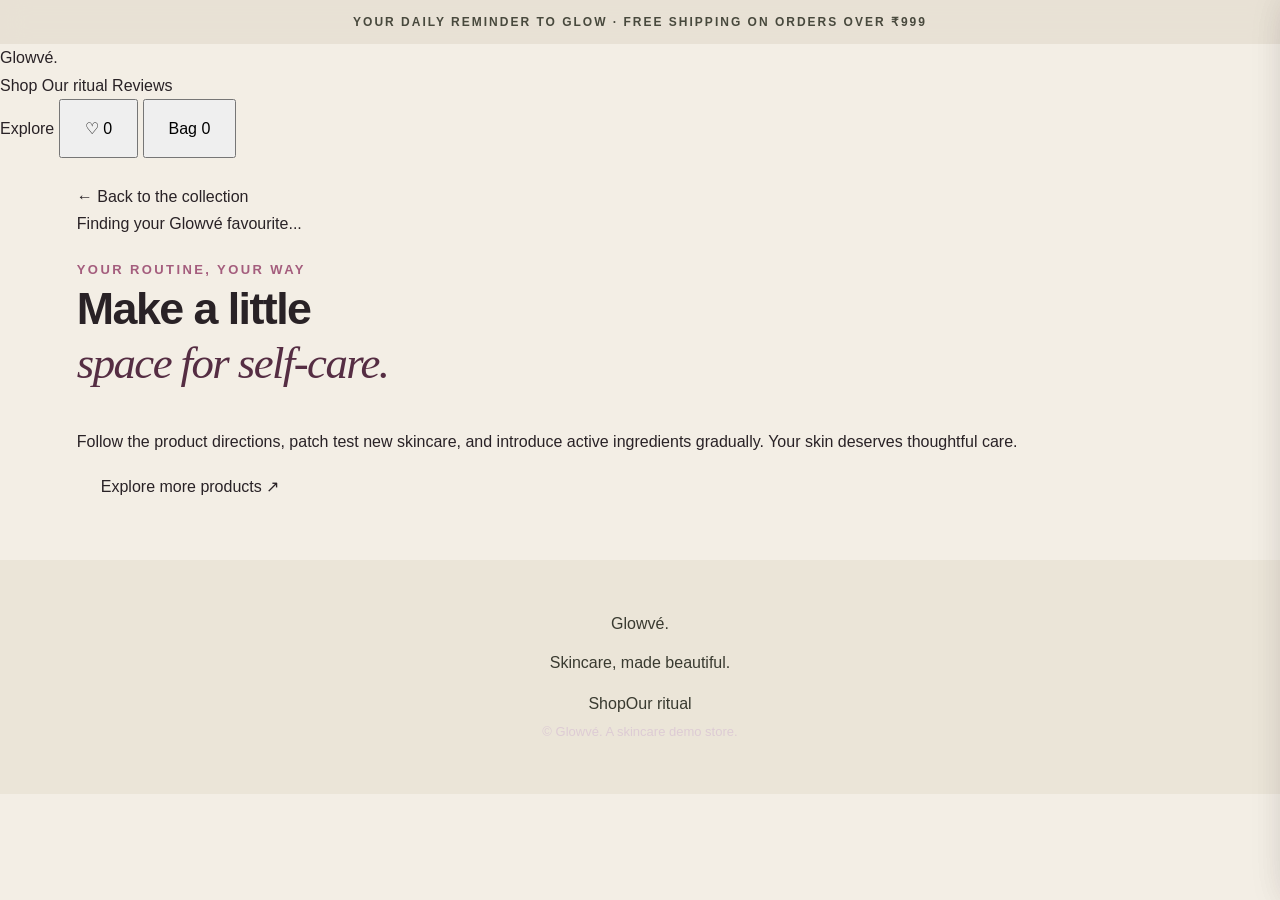
==== commit a7420c84: "Update product.html" ====
--- a/product.html
+++ b/product.html
@@ -1,206 +1,79 @@
 
-<!doctype html>
+<!DOCTYPE html>
 <html lang="en">
 <head>
   <meta charset="UTF-8">
-  <meta name="viewport" content="width=device-width, initial-scale=1">
-<title>Products | Glowvé Skincare</title>
-
-  <meta name="description" content="Explore skincare product details at LUMIÈRE SKIN.">
-  <meta name="theme-color" content="#f7edf0">
-  <link rel="preconnect" href="https://images.unsplash.com">
+  <meta name="viewport" content="width=device-width, initial-scale=1.0">
+  <meta name="theme-color" content="#fbf6f0">
+  <meta name="description" content="Explore Glowvé skincare products, ingredients and everyday essentials.">
+  <title>Product details | Glowvé</title>
+  <link rel="preconnect" href="https://fonts.googleapis.com">
+  <link rel="preconnect" href="https://fonts.gstatic.com" crossorigin>
+  <link href="https://fonts.googleapis.com/css2?family=DM+Sans:wght@400;500;600;700&family=Playfair+Display:wght@500;600;700&display=swap" rel="stylesheet">
   <link rel="stylesheet" href="style.css">
   <script src="script.js" defer></script>
 </head>
 <body>
-  <div class="announcement">A LITTLE GLOW GOES A LONG WAY · DEMO STORE</div>
+  <div class="announcement">YOUR DAILY REMINDER TO GLOW · FREE SHIPPING ON ORDERS OVER ₹999</div>
 
-  <header class="header">
-    <a class="logo" href="index.html">Glowve<span>SKIN</span></a>
-    <button id="menuToggle" class="menu" aria-label="Toggle navigation">☰</button>
-    <nav id="nav">
+  <header class="site-header">
+    <a class="brand" href="index.html">Glowvé<span>.</span></a>
+    <nav class="main-nav" aria-label="Main navigation">
       <a href="index.html#shop">Shop</a>
-      <a href="index.html#skin-quiz">Skin quiz</a>
+      <a href="index.html#ritual">Our ritual</a>
       <a href="index.html#reviews">Reviews</a>
-      <a href="index.html#orders">My orders</a>
     </nav>
-    <div class="head-actions">
-      <button id="wishlistToggle" aria-label="Show wishlist">♡ <span id="wishlistCount">0</span></button>
-      <button id="cartOpen">Bag (<span id="headerCartCount">0</span>)</button>
-      <button id="loginOpen">Sign in</button>
+    <div class="header-actions">
+      <a class="header-link" href="index.html#shop">Explore</a>
+      <button class="icon-button" id="wishlistToggle" aria-label="View wishlist">♡ <span id="wishlistCount">0</span></button>
+      <button class="cart-button" id="cartToggle">Bag <span id="cartCount">0</span></button>
     </div>
   </header>
 
   <main class="detail-page">
-    <div class="breadcrumbs">
-      <a href="index.html">Home</a> / <a href="index.html#shop">Shop</a> / Product
+    <a class="back-link" href="index.html#shop">← Back to the collection</a>
+    <div id="standaloneProduct">
+      <p class="loading-message">Finding your Glowvé favourite...</p>
     </div>
 
-    <section class="product-detail-layout">
-      <div class="detail-image-wrap">
-        <span class="product-tag">THE GLOW EDIT</span>
-        <img id="detailImage"
-          src="https://images.unsplash.com/photo-1620916566398-39f1143ab7be?auto=format&fit=crop&w=1000&q=85"
-          alt="Skincare product">
-      </div>
-
-      <div class="detail-info">
-        <p class="eyebrow" id="detailCategory">SKINCARE ESSENTIAL</p>
-        <h1 id="detailName">Dew Drop Serum</h1>
-        <p id="detailRating" class="rating">★★★★★ Demo rating</p>
-
-        <div class="detail-prices">
-          <strong id="detailPrice">₹999</strong>
-          <del id="detailOldPrice">₹1,299</del>
-        </div>
-
-        <p id="detailDescription">
-          A lightweight hydration serum concept for your everyday skincare ritual.
-        </p>
-
-        <p class="note">
-          Demo product listing. Product ingredients, claims and ratings are illustrative and have not been independently verified.
-        </p>
-
-        <div class="detail-quantity">
-          <label for="detailQty">Quantity</label>
-          <div class="qty-controls">
-            <button type="button" id="detailMinus" aria-label="Decrease quantity">−</button>
-            <input id="detailQty" type="number" min="1" max="99" value="1" aria-label="Quantity">
-            <button type="button" id="detailPlus" aria-label="Increase quantity">+</button>
-          </div>
-        </div>
-
-        <div class="detail-buttons">
-          <button class="btn" id="detailAdd" data-add="2" type="button">Add to bag</button>
-          <button class="btn secondary" id="detailWishlist" data-wishlist="2" type="button">♡ Wishlist</button>
-        </div>
-
-        <div class="detail-benefits">
-          <p>✦ Thoughtful skincare rituals</p>
-          <p>✦ Demo shipping: free above ₹1,999</p>
-          <p>✦ Secure-payment design preview only</p>
-        </div>
-
-        <details class="detail-accordion">
-          <summary>Ingredients</summary>
-          <p id="detailIngredients">Illustrative ingredients only. Check verified packaging before use.</p>
-        </details>
-        <details class="detail-accordion">
-          <summary>How to use</summary>
-          <p>Follow the instructions on the verified product packaging. Patch-test new skincare products before regular use.</p>
-        </details>
-        <details class="detail-accordion">
-          <summary>Shipping and returns</summary>
-          <p>This website is a demonstration. No physical order is shipped and no actual return service is provided.</p>
-        </details>
-      </div>
-    </section>
-
-    <section class="section related-products">
-      <div class="section-title">
-        <div><p class="eyebrow">COMPLETE YOUR RITUAL</p><h2>Explore more favourites</h2></div>
-        <a class="text-link" href="index.html#shop">Shop all ↗</a>
-      </div>
-      <div id="productGrid" class="products"></div>
+    <section class="detail-extra">
+      <span class="eyebrow">YOUR ROUTINE, YOUR WAY</span>
+      <h2>Make a little<br><em>space for self-care.</em></h2>
+      <p>Follow the product directions, patch test new skincare, and introduce active ingredients gradually. Your skin deserves thoughtful care.</p>
+      <a class="button button-dark" href="index.html#shop">Explore more products ↗</a>
     </section>
   </main>
 
-  <footer>
-    <a class="logo" href="index.html">LUMIÈRE <span>SKIN</span></a>
-    <p>Make room for your everyday glow.</p>
-    <small>© <span id="currentYear"></span> LUMIÈRE SKIN · Demo storefront</small>
+  <footer class="site-footer">
+    <a class="brand footer-brand" href="index.html">Glowvé<span>.</span></a>
+    <p>Skincare, made beautiful.</p>
+    <div class="footer-links"><a href="index.html#shop">Shop</a><a href="index.html#ritual">Our ritual</a></div>
+    <small>© <span id="year"></span> Glowvé. A skincare demo store.</small>
   </footer>
 
-  <!-- Cart drawer -->
-  <div id="cartOverlay" class="overlay"></div>
-  <aside id="cartDrawer" class="drawer" aria-hidden="true">
-    <div class="drawer-head">
-      <div>
-        <p class="eyebrow">YOUR LITTLE COLLECTION</p>
-        <h2>Your bag (<span id="drawerCartCount">0</span>)</h2>
-      </div>
-      <button id="cartClose" class="close" aria-label="Close bag">×</button>
+  <div class="overlay" id="overlay" hidden></div>
+
+  <aside class="drawer" id="cartDrawer" aria-label="Shopping bag" aria-hidden="true">
+    <div class="drawer-heading">
+      <div><span class="eyebrow">YOUR PICKS</span><h2>Your bag</h2></div>
+      <button class="close-button" data-close aria-label="Close bag">×</button>
     </div>
-
-    <div class="shipping">
-      <p id="shippingMessage">Add products to get free shipping.</p>
-      <div class="track"><span id="shippingProgress"></span></div>
+    <div class="drawer-items" id="cartItems"></div>
+    <div class="drawer-footer">
+      <div class="subtotal"><span>Subtotal</span><strong id="cartSubtotal">₹0</strong></div>
+      <p class="small-note">Demo checkout only. No payment will be collected.</p>
+      <button class="button button-dark full-button" id="checkoutButton">Continue to checkout</button>
     </div>
-
-    <div id="cartItems" class="cart-items"></div>
-
-    <div class="coupon">
-      <input id="couponInput" placeholder="Coupon code" aria-label="Coupon code">
-      <button id="applyCoupon" class="btn" type="button">Apply</button>
-    </div>
-    <p id="couponMessage" class="note"></p>
-
-    <div class="totals">
-      <p>Subtotal <b id="cartSubtotal">₹0</b></p>
-      <p>Discount <b id="cartDiscount">₹0</b></p>
-      <p>Shipping <b id="cartShipping">₹0</b></p>
-      <p class="grand">Total <b id="cartTotal">₹0</b></p>
-    </div>
-
-    <button id="checkoutButton" class="btn wide" type="button">Continue to demo checkout</button>
-    <p class="note">Demo only. No payment is taken.</p>
   </aside>
 
-  <!-- Demo support chat -->
-  <div id="chatBackdrop" class="chat-backdrop" hidden>
-    <section class="chat">
-      <div class="drawer-head">
-        <div><p class="eyebrow">LUMIÈRE ASSIST</p><h2>How can we help?</h2></div>
-        <button id="chatClose" class="close" aria-label="Close chat">×</button>
-      </div>
-      <div id="chatMessages" class="chat-messages" aria-live="polite">
-        <p class="bubble bot">Hi! I'm the demo assistant. Ask about shipping, coupons, or products.</p>
-      </div>
-      <div class="quick">
-        <button data-chat="shipping">Shipping</button>
-        <button data-chat="coupon">Coupon</button>
-        <button data-chat="products">Products</button>
-      </div>
-      <form id="chatForm">
-        <input id="chatInput" placeholder="Type a message..." maxlength="250" required>
-        <button class="btn">Send</button>
-      </form>
-      <small class="note">Automated demo replies only; no live agent.</small>
-    </section>
-  </div>
-  <button id="chatOpen" class="chat-launch">✳ <span>Need help?</span></button>
-  <div id="toast" class="toast" role="status"></div>
+  <aside class="drawer" id="wishlistDrawer" aria-label="Wishlist" aria-hidden="true">
+    <div class="drawer-heading">
+      <div><span class="eyebrow">SAVED WITH LOVE</span><h2>Your wishlist</h2></div>
+      <button class="close-button" data-close aria-label="Close wishlist">×</button>
+    </div>
+    <div class="drawer-items" id="wishlistItems"></div>
+  </aside>
 
-  <!-- Demo login, address and payment flow -->
-  <div class="checkout-backdrop" id="checkoutBackdrop" hidden>
-    <section class="checkout-modal" role="dialog" aria-modal="true" aria-labelledby="checkoutTitle">
-      <button class="checkout-x" id="checkoutClose" aria-label="Close checkout">×</button>
-      <div class="checkout-progress">
-        <span class="active" data-step-dot="1">1</span><i></i>
-        <span data-step-dot="2">2</span><i></i>
-        <span data-step-dot="3">3</span>
-      </div>
-      <p class="eyebrow">LUMIÈRE SKIN · CHECKOUT DEMO</p>
-      <h2 id="checkoutTitle">Welcome back</h2>
-      <p class="checkout-subtitle" id="checkoutSubtitle">Sign in or create a demo account to continue.</p>
-      <div id="checkoutStepContent"></div>
-      <p class="checkout-disclaimer">
-        Demo only: use fictional details and never enter real passwords or payment details.
-        No bank, UPI or card payment is processed.
-      </p>
-    </section>
-  </div>
-
-  <script>
-    document.getElementById("detailMinus")?.addEventListener("click", function () {
-      const input = document.getElementById("detailQty");
-      input.value = Math.max(1, (Number(input.value) || 1) - 1);
-    });
-    document.getElementById("detailPlus")?.addEventListener("click", function () {
-      const input = document.getElementById("detailQty");
-      input.value = Math.min(99, (Number(input.value) || 1) + 1);
-    });
-  </script>
+  <div class="toast" id="toast" role="status" aria-live="polite"></div>
 </body>
 </html>
--- a/style.css
+++ b/style.css
@@ -2948,3 +2948,626 @@
     font-size: 22px;
   }
 }
+
+
+
+/* ===== GLOWVÉ: LARGER TEXT & BETTER VISUALS ===== */
+
+/* Improve general readability */
+body {
+  font-size: 17px;
+  line-height: 1.7;
+}
+
+/* Make headings more prominent */
+h1 {
+  font-size: clamp(2.5rem, 5vw, 4.5rem);
+  line-height: 1.1;
+}
+
+h2 {
+  font-size: clamp(2rem, 3.5vw, 3rem);
+  line-height: 1.2;
+}
+
+h3 {
+  font-size: 1.4rem;
+  line-height: 1.3;
+}
+
+/* Make hero section more spacious */
+.hero {
+  min-height: 620px;
+  padding: 70px 5%;
+  display: flex;
+  align-items: center;
+  gap: 40px;
+}
+
+/* Hero text */
+.hero h1 {
+  max-width: 750px;
+  margin-bottom: 24px;
+}
+
+.hero p {
+  font-size: 1.15rem;
+  max-width: 580px;
+}
+
+/* Hero and product images */
+.hero img {
+  width: 100%;
+  height: 100%;
+  min-height: 380px;
+  object-fit: cover;
+  border-radius: 20px;
+}
+
+.product-card img {
+  width: 100%;
+  height: 300px;
+  object-fit: cover;
+}
+
+/* Buttons should be easy to read */
+button,
+.btn,
+.button {
+  font-size: 1rem;
+  padding: 14px 24px;
+}
+
+/* Mobile adjustments */
+@media (max-width: 768px) {
+  body {
+    font-size: 16px;
+  }
+
+  .hero {
+    min-height: auto;
+    padding: 40px 20px;
+    flex-direction: column;
+  }
+
+  .hero h1 {
+    font-size: clamp(2.3rem, 10vw, 3.5rem);
+  }
+
+  .hero img {
+    min-height: 280px;
+  }
+
+  .product-card img {
+    height: 240px;
+  }
+}
+
+
+/* ==========================================
+   GLOWVÉ — MODERN LUXURY REDESIGN
+   Paste at the END of style.css
+========================================== */
+
+:root {
+  --glow-cream: #fbf7f1;
+  --glow-pink: #f1dfe4;
+  --glow-plum: #542b42;
+  --glow-rose: #a45d7d;
+  --glow-ink: #292226;
+  --glow-muted: #75666b;
+}
+
+/* Global readability */
+html {
+  scroll-behavior: smooth;
+  scroll-padding-top: 100px;
+}
+
+body {
+  font-size: 16px;
+  line-height: 1.7;
+  color: var(--glow-ink);
+  background: var(--glow-cream);
+}
+
+p {
+  font-size: 16px;
+  line-height: 1.8;
+}
+
+small {
+  font-size: 13px;
+}
+
+/* Announcement strip */
+.announcement {
+  padding: 12px 18px;
+  font-size: 12px;
+  letter-spacing: 2px;
+  font-weight: 700;
+  background: var(--glow-plum);
+  color: white;
+}
+
+/* Main navigation */
+.header {
+  min-height: 86px;
+  padding: 18px clamp(20px, 5vw, 76px);
+  gap: 30px;
+  background: rgba(251, 247, 241, 0.97);
+  border-bottom: 1px solid #e8d9dd;
+  box-shadow: 0 6px 25px rgba(64, 37, 49, 0.06);
+}
+
+.logo {
+  font-size: clamp(25px, 2.4vw, 34px);
+  font-weight: 850;
+  letter-spacing: -1.2px;
+  color: var(--glow-plum);
+  white-space: nowrap;
+}
+
+.header nav {
+  gap: clamp(16px, 2.4vw, 34px);
+}
+
+.header nav a {
+  font-size: 15px;
+  font-weight: 650;
+  text-decoration: none;
+  transition: color 0.2s ease;
+}
+
+.header nav a:hover {
+  color: var(--glow-rose);
+}
+
+.head-actions {
+  gap: 10px;
+}
+
+.head-actions button {
+  min-height: 42px;
+  padding: 10px 15px;
+  font-size: 14px;
+  border-radius: 999px;
+}
+
+/* Hero section */
+.hero-luxe {
+  position: relative;
+  min-height: min(780px, calc(100svh - 100px));
+  grid-template-columns: minmax(0, 0.92fr) minmax(0, 1.08fr);
+  gap: clamp(35px, 5vw, 85px);
+  padding: clamp(55px, 7vw, 105px) clamp(24px, 6vw, 100px);
+  overflow: hidden;
+  background:
+    radial-gradient(ellipse at 75% 15%, #fffdfc 0%, transparent 35%),
+    linear-gradient(135deg, #fffaf5 0%, #f5e7eb 53%, #ead2dc 100%);
+}
+
+.hero-copy {
+  position: relative;
+  z-index: 2;
+  max-width: 700px;
+}
+
+.hero-luxe .eyebrow,
+.eyebrow {
+  font-size: 13px;
+  line-height: 1.5;
+  letter-spacing: 2.4px;
+  font-weight: 800;
+  color: var(--glow-rose);
+  margin-bottom: 20px;
+}
+
+.hero-kicker {
+  display: inline-block;
+  font-size: 12px;
+  line-height: 1.5;
+  letter-spacing: 1.8px;
+  font-weight: 750;
+  padding: 10px 15px;
+  margin-bottom: 24px;
+  border-radius: 999px;
+  background: rgba(255, 255, 255, 0.72);
+}
+
+.hero-luxe h1 {
+  font-size: clamp(54px, 6.2vw, 100px);
+  line-height: 1.02;
+  letter-spacing: -0.065em;
+  font-weight: 850;
+  margin: 0 0 28px;
+  color: var(--glow-ink);
+}
+
+.hero-luxe h1 em {
+  color: var(--glow-rose);
+  font-style: normal;
+}
+
+.hero-luxe .hero-copy > p:not(.eyebrow) {
+  max-width: 540px;
+  font-size: clamp(17px, 1.35vw, 20px);
+  line-height: 1.85;
+  color: var(--glow-muted);
+}
+
+.hero-buttons {
+  display: flex;
+  align-items: center;
+  flex-wrap: wrap;
+  gap: 16px;
+  margin-top: 32px;
+}
+
+.btn {
+  display: inline-flex;
+  align-items: center;
+  justify-content: center;
+  min-height: 52px;
+  padding: 15px 26px;
+  font-size: 16px;
+  font-weight: 750;
+  border-radius: 999px;
+  background: var(--glow-plum);
+  color: white;
+  border: 1px solid var(--glow-plum);
+  box-shadow: 0 12px 28px rgba(84, 43, 66, 0.18);
+  transition: transform 0.25s ease, background 0.25s ease;
+}
+
+.btn:hover {
+  transform: translateY(-3px);
+  background: #3d1d30;
+}
+
+.text-link {
+  font-size: 16px;
+  font-weight: 750;
+  color: var(--glow-plum);
+}
+
+.hero-proof {
+  display: flex;
+  flex-wrap: wrap;
+  gap: 14px 24px;
+  margin-top: 35px;
+  font-size: 14px;
+  font-weight: 650;
+  color: #765c67;
+}
+
+/* Hero image */
+.hero-pic {
+  position: relative;
+  width: 100%;
+  min-width: 0;
+}
+
+.hero-image-frame {
+  padding: 10px;
+  border-radius: 220px 220px 28px 28px;
+  background: rgba(255, 255, 255, 0.7);
+  box-shadow: 0 30px 80px rgba(84, 43, 66, 0.18);
+}
+
+.hero-pic img {
+  display: block;
+  width: 100%;
+  height: clamp(480px, 54vw, 700px);
+  object-fit: cover;
+  object-position: center;
+  border-radius: 210px 210px 20px 20px;
+}
+
+.stamp {
+  width: 140px;
+  height: 140px;
+  font-size: 13px;
+  line-height: 1.5;
+  box-shadow: 0 15px 35px rgba(50, 30, 40, 0.12);
+}
+
+.floating-note {
+  font-size: 14px;
+  line-height: 1.5;
+  padding: 17px 21px;
+  border-radius: 17px;
+  background: rgba(255, 252, 249, 0.94);
+  box-shadow: 0 15px 35px rgba(50, 30, 40, 0.12);
+}
+
+/* General section spacing */
+.section {
+  padding: clamp(55px, 7vw, 100px) clamp(22px, 6vw, 95px);
+}
+
+.section h2 {
+  font-size: clamp(36px, 4.2vw, 62px);
+  line-height: 1.12;
+  letter-spacing: -0.045em;
+  margin-bottom: 22px;
+}
+
+.section > p,
+.section > div > p {
+  font-size: 17px;
+}
+
+/* Product collection */
+#shop {
+  padding-top: 75px;
+  padding-bottom: 85px;
+}
+
+#shop h2 {
+  font-size: clamp(36px, 4.5vw, 64px);
+  line-height: 1.12;
+  letter-spacing: -0.045em;
+}
+
+.product-grid {
+  gap: 26px;
+}
+
+.product-card {
+  border-radius: 20px;
+  overflow: hidden;
+  background: #fffdfb;
+  border: 1px solid #eadfe1;
+  box-shadow: 0 12px 35px rgba(60, 35, 48, 0.06);
+  transition: transform 0.25s ease, box-shadow 0.25s ease;
+}
+
+.product-card:hover {
+  transform: translateY(-5px);
+  box-shadow: 0 20px 45px rgba(60, 35, 48, 0.12);
+}
+
+.product-card img,
+.product img {
+  display: block;
+  width: 100%;
+  height: 320px;
+  object-fit: cover;
+}
+
+.product-card h3,
+.product h3 {
+  font-size: 20px;
+  line-height: 1.35;
+}
+
+.product-card p,
+.product p {
+  font-size: 15px;
+  line-height: 1.7;
+}
+
+.product-card button,
+.product button {
+  min-height: 44px;
+  font-size: 15px;
+}
+
+/* Form fields and interactive controls */
+input,
+select,
+textarea {
+  font: inherit;
+  font-size: 16px;
+}
+
+button {
+  cursor: pointer;
+  font: inherit;
+}
+
+button:focus-visible,
+a:focus-visible,
+input:focus-visible,
+select:focus-visible,
+textarea:focus-visible {
+  outline: 3px solid #b87591;
+  outline-offset: 3px;
+}
+
+/* Story image */
+.story img {
+  width: 100%;
+  min-height: 380px;
+  max-height: 650px;
+  object-fit: cover;
+  border-radius: 24px;
+}
+
+/* Footer */
+footer {
+  padding: 50px clamp(22px, 6vw, 95px);
+  background: #f0e2e5;
+}
+
+footer p {
+  font-size: 16px;
+}
+
+/* Tablet */
+@media (max-width: 1000px) {
+  .header {
+    gap: 18px;
+    padding: 16px 24px;
+  }
+
+  .hero-luxe {
+    grid-template-columns: 1fr 1fr;
+    gap: 28px;
+    padding: 55px 30px;
+  }
+
+  .hero-luxe h1 {
+    font-size: clamp(46px, 6vw, 68px);
+  }
+
+  .hero-pic img {
+    height: 500px;
+  }
+
+  .product-card img,
+  .product img {
+    height: 260px;
+  }
+}
+
+/* Mobile */
+@media (max-width: 700px) {
+  .announcement {
+    font-size: 10px;
+    letter-spacing: 1.2px;
+    padding: 10px;
+  }
+
+  .header {
+    min-height: 70px;
+    padding: 12px 16px;
+    gap: 12px;
+    flex-wrap: wrap;
+  }
+
+  .logo {
+    font-size: 25px;
+  }
+
+  .header nav {
+    gap: 15px;
+  }
+
+  .header nav a {
+    font-size: 14px;
+  }
+
+  .head-actions {
+    gap: 6px;
+  }
+
+  .head-actions button {
+    min-height: 38px;
+    padding: 8px 11px;
+    font-size: 12px;
+  }
+
+  .hero-luxe {
+    min-height: auto;
+    grid-template-columns: 1fr;
+    gap: 35px;
+    padding: 48px 20px 58px;
+  }
+
+  .hero-luxe h1 {
+    font-size: clamp(46px, 11vw, 68px);
+    line-height: 1.04;
+    letter-spacing: -0.055em;
+  }
+
+  .hero-luxe .hero-copy > p:not(.eyebrow) {
+    font-size: 17px;
+    line-height: 1.75;
+  }
+
+  .hero-buttons {
+    align-items: flex-start;
+    flex-direction: column;
+    gap: 18px;
+  }
+
+  .btn {
+    min-height: 50px;
+    font-size: 15px;
+  }
+
+  .hero-proof {
+    gap: 10px 16px;
+    font-size: 13px;
+  }
+
+  .hero-image-frame {
+    padding: 7px;
+    border-radius: 150px 150px 20px 20px;
+  }
+
+  .hero-pic img {
+    height: clamp(330px, 95vw, 500px);
+    border-radius: 145px 145px 15px 15px;
+  }
+
+  .stamp {
+    width: 105px;
+    height: 105px;
+    font-size: 10px;
+    right: -5px;
+  }
+
+  .floating-note {
+    font-size: 12px;
+    padding: 12px 14px;
+  }
+
+  .note-one {
+    left: -4px;
+  }
+
+  .section {
+    padding: 55px 20px;
+  }
+
+  .section h2,
+  #shop h2 {
+    font-size: clamp(34px, 9vw, 48px);
+  }
+
+  .product-card img,
+  .product img {
+    height: 230px;
+  }
+
+  .product-card h3,
+  .product h3 {
+    font-size: 18px;
+  }
+
+  .story img {
+    min-height: 280px;
+  }
+
+  footer {
+    padding: 40px 20px;
+  }
+}
+
+/* Small phones */
+@media (max-width: 420px) {
+  .header {
+    padding: 12px;
+  }
+
+  .head-actions button {
+    padding: 7px 9px;
+  }
+
+  .hero-luxe {
+    padding-left: 16px;
+    padding-right: 16px;
+  }
+
+  .hero-luxe h1 {
+    font-size: 43px;
+  }
+
+  .product-card img,
+  .product img {
+    height: 200px;
+  }
+}
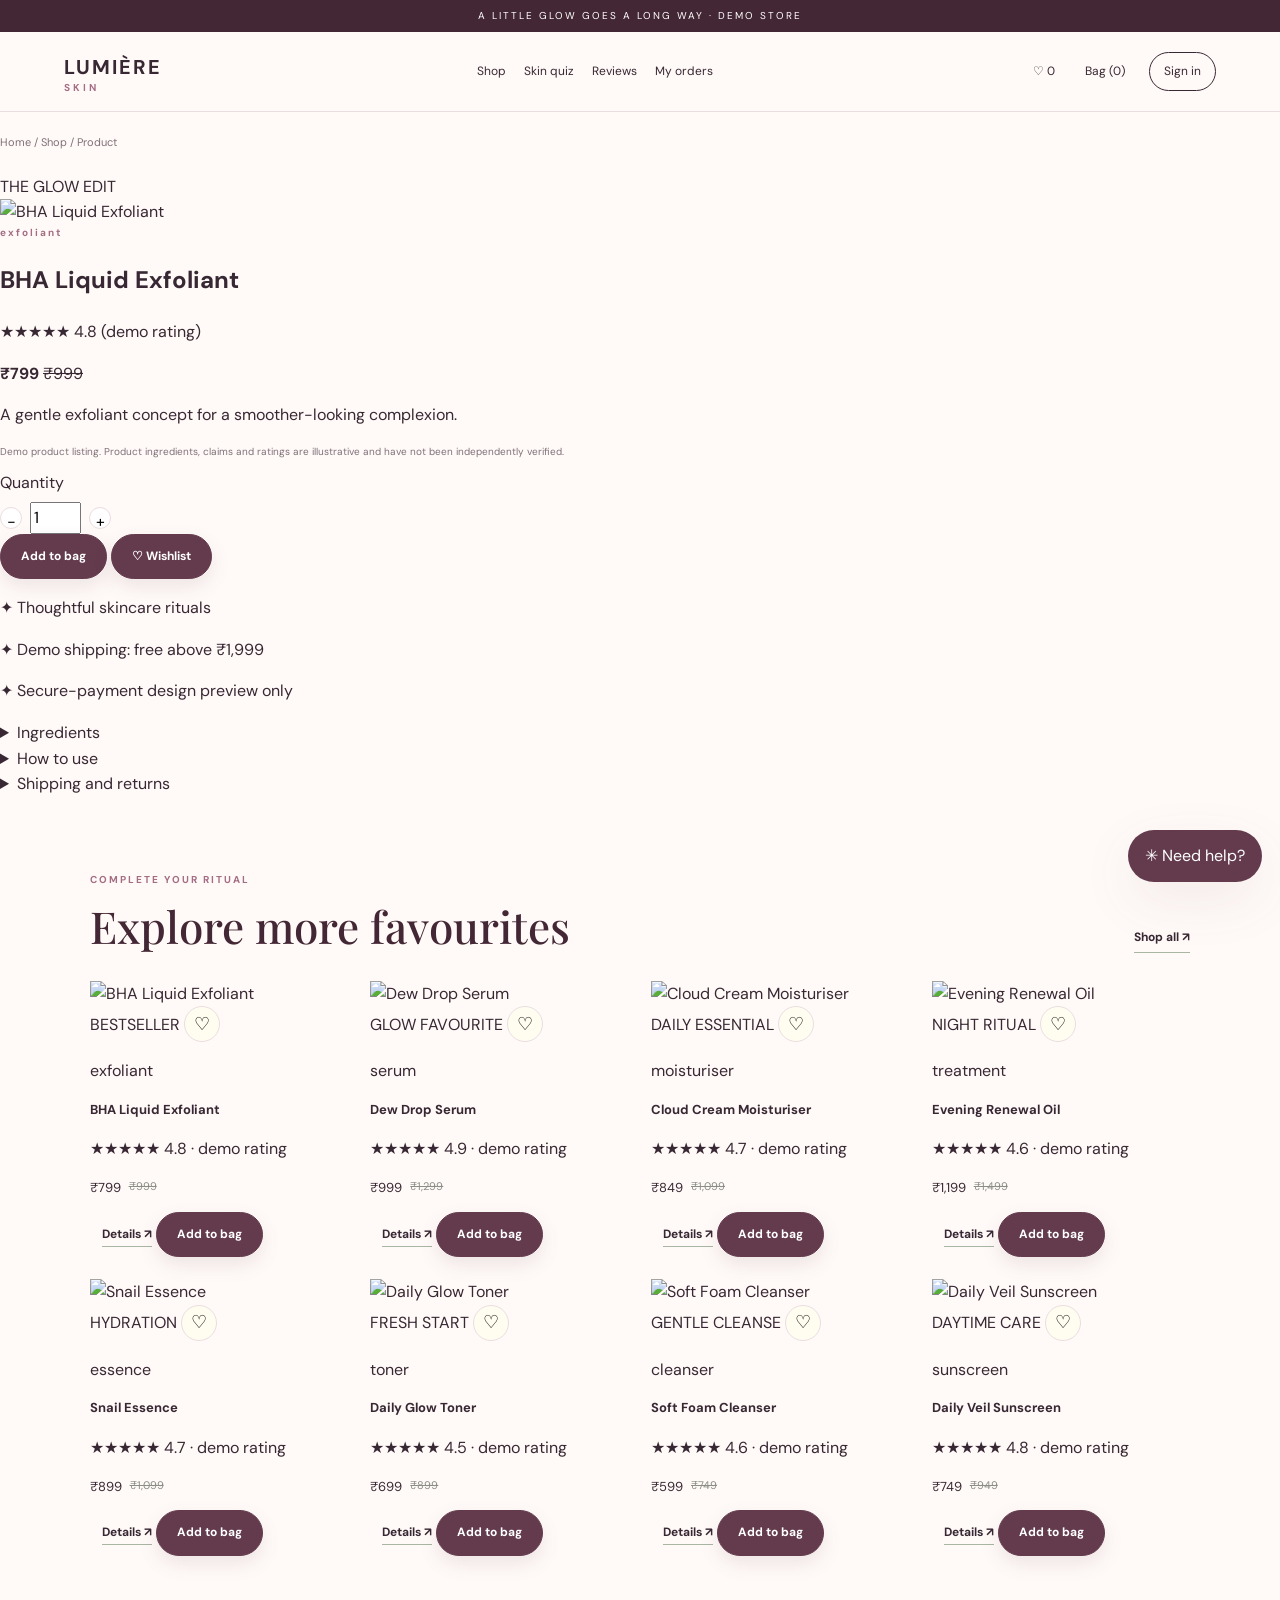
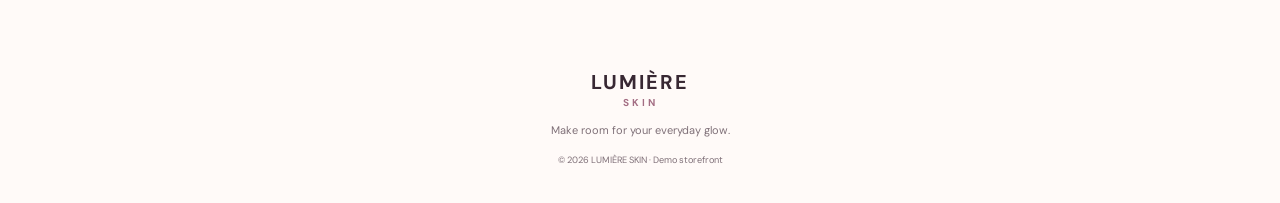
==== commit 8ab4e419: "Update product.html" ====
--- a/product.html
+++ b/product.html
@@ -1,79 +1,205 @@
 
-<!DOCTYPE html>
+<!doctype html>
 <html lang="en">
 <head>
   <meta charset="UTF-8">
-  <meta name="viewport" content="width=device-width, initial-scale=1.0">
-  <meta name="theme-color" content="#fbf6f0">
-  <meta name="description" content="Explore Glowvé skincare products, ingredients and everyday essentials.">
-  <title>Product details | Glowvé</title>
-  <link rel="preconnect" href="https://fonts.googleapis.com">
-  <link rel="preconnect" href="https://fonts.gstatic.com" crossorigin>
-  <link href="https://fonts.googleapis.com/css2?family=DM+Sans:wght@400;500;600;700&family=Playfair+Display:wght@500;600;700&display=swap" rel="stylesheet">
+  <meta name="viewport" content="width=device-width, initial-scale=1">
+  <title>Product Details | LUMIÈRE SKIN</title>
+  <meta name="description" content="Explore skincare product details at LUMIÈRE SKIN.">
+  <meta name="theme-color" content="#f7edf0">
+  <link rel="preconnect" href="https://images.unsplash.com">
   <link rel="stylesheet" href="style.css">
   <script src="script.js" defer></script>
 </head>
 <body>
-  <div class="announcement">YOUR DAILY REMINDER TO GLOW · FREE SHIPPING ON ORDERS OVER ₹999</div>
-
-  <header class="site-header">
-    <a class="brand" href="index.html">Glowvé<span>.</span></a>
-    <nav class="main-nav" aria-label="Main navigation">
+  <div class="announcement">A LITTLE GLOW GOES A LONG WAY · DEMO STORE</div>
+
+  <header class="header">
+    <a class="logo" href="index.html">LUMIÈRE <span>SKIN</span></a>
+    <button id="menuToggle" class="menu" aria-label="Toggle navigation">☰</button>
+    <nav id="nav">
       <a href="index.html#shop">Shop</a>
-      <a href="index.html#ritual">Our ritual</a>
+      <a href="index.html#skin-quiz">Skin quiz</a>
       <a href="index.html#reviews">Reviews</a>
+      <a href="index.html#orders">My orders</a>
     </nav>
-    <div class="header-actions">
-      <a class="header-link" href="index.html#shop">Explore</a>
-      <button class="icon-button" id="wishlistToggle" aria-label="View wishlist">♡ <span id="wishlistCount">0</span></button>
-      <button class="cart-button" id="cartToggle">Bag <span id="cartCount">0</span></button>
+    <div class="head-actions">
+      <button id="wishlistToggle" aria-label="Show wishlist">♡ <span id="wishlistCount">0</span></button>
+      <button id="cartOpen">Bag (<span id="headerCartCount">0</span>)</button>
+      <button id="loginOpen">Sign in</button>
     </div>
   </header>
 
   <main class="detail-page">
-    <a class="back-link" href="index.html#shop">← Back to the collection</a>
-    <div id="standaloneProduct">
-      <p class="loading-message">Finding your Glowvé favourite...</p>
-    </div>
-
-    <section class="detail-extra">
-      <span class="eyebrow">YOUR ROUTINE, YOUR WAY</span>
-      <h2>Make a little<br><em>space for self-care.</em></h2>
-      <p>Follow the product directions, patch test new skincare, and introduce active ingredients gradually. Your skin deserves thoughtful care.</p>
-      <a class="button button-dark" href="index.html#shop">Explore more products ↗</a>
+    <div class="breadcrumbs">
+      <a href="index.html">Home</a> / <a href="index.html#shop">Shop</a> / Product
+    </div>
+
+    <section class="product-detail-layout">
+      <div class="detail-image-wrap">
+        <span class="product-tag">THE GLOW EDIT</span>
+        <img id="detailImage"
+          src="https://images.unsplash.com/photo-1620916566398-39f1143ab7be?auto=format&fit=crop&w=1000&q=85"
+          alt="Skincare product">
+      </div>
+
+      <div class="detail-info">
+        <p class="eyebrow" id="detailCategory">SKINCARE ESSENTIAL</p>
+        <h1 id="detailName">Dew Drop Serum</h1>
+        <p id="detailRating" class="rating">★★★★★ Demo rating</p>
+
+        <div class="detail-prices">
+          <strong id="detailPrice">₹999</strong>
+          <del id="detailOldPrice">₹1,299</del>
+        </div>
+
+        <p id="detailDescription">
+          A lightweight hydration serum concept for your everyday skincare ritual.
+        </p>
+
+        <p class="note">
+          Demo product listing. Product ingredients, claims and ratings are illustrative and have not been independently verified.
+        </p>
+
+        <div class="detail-quantity">
+          <label for="detailQty">Quantity</label>
+          <div class="qty-controls">
+            <button type="button" id="detailMinus" aria-label="Decrease quantity">−</button>
+            <input id="detailQty" type="number" min="1" max="99" value="1" aria-label="Quantity">
+            <button type="button" id="detailPlus" aria-label="Increase quantity">+</button>
+          </div>
+        </div>
+
+        <div class="detail-buttons">
+          <button class="btn" id="detailAdd" data-add="2" type="button">Add to bag</button>
+          <button class="btn secondary" id="detailWishlist" data-wishlist="2" type="button">♡ Wishlist</button>
+        </div>
+
+        <div class="detail-benefits">
+          <p>✦ Thoughtful skincare rituals</p>
+          <p>✦ Demo shipping: free above ₹1,999</p>
+          <p>✦ Secure-payment design preview only</p>
+        </div>
+
+        <details class="detail-accordion">
+          <summary>Ingredients</summary>
+          <p id="detailIngredients">Illustrative ingredients only. Check verified packaging before use.</p>
+        </details>
+        <details class="detail-accordion">
+          <summary>How to use</summary>
+          <p>Follow the instructions on the verified product packaging. Patch-test new skincare products before regular use.</p>
+        </details>
+        <details class="detail-accordion">
+          <summary>Shipping and returns</summary>
+          <p>This website is a demonstration. No physical order is shipped and no actual return service is provided.</p>
+        </details>
+      </div>
+    </section>
+
+    <section class="section related-products">
+      <div class="section-title">
+        <div><p class="eyebrow">COMPLETE YOUR RITUAL</p><h2>Explore more favourites</h2></div>
+        <a class="text-link" href="index.html#shop">Shop all ↗</a>
+      </div>
+      <div id="productGrid" class="products"></div>
     </section>
   </main>
 
-  <footer class="site-footer">
-    <a class="brand footer-brand" href="index.html">Glowvé<span>.</span></a>
-    <p>Skincare, made beautiful.</p>
-    <div class="footer-links"><a href="index.html#shop">Shop</a><a href="index.html#ritual">Our ritual</a></div>
-    <small>© <span id="year"></span> Glowvé. A skincare demo store.</small>
+  <footer>
+    <a class="logo" href="index.html">LUMIÈRE <span>SKIN</span></a>
+    <p>Make room for your everyday glow.</p>
+    <small>© <span id="currentYear"></span> LUMIÈRE SKIN · Demo storefront</small>
   </footer>
 
-  <div class="overlay" id="overlay" hidden></div>
-
-  <aside class="drawer" id="cartDrawer" aria-label="Shopping bag" aria-hidden="true">
-    <div class="drawer-heading">
-      <div><span class="eyebrow">YOUR PICKS</span><h2>Your bag</h2></div>
-      <button class="close-button" data-close aria-label="Close bag">×</button>
-    </div>
-    <div class="drawer-items" id="cartItems"></div>
-    <div class="drawer-footer">
-      <div class="subtotal"><span>Subtotal</span><strong id="cartSubtotal">₹0</strong></div>
-      <p class="small-note">Demo checkout only. No payment will be collected.</p>
-      <button class="button button-dark full-button" id="checkoutButton">Continue to checkout</button>
-    </div>
+  <!-- Cart drawer -->
+  <div id="cartOverlay" class="overlay"></div>
+  <aside id="cartDrawer" class="drawer" aria-hidden="true">
+    <div class="drawer-head">
+      <div>
+        <p class="eyebrow">YOUR LITTLE COLLECTION</p>
+        <h2>Your bag (<span id="drawerCartCount">0</span>)</h2>
+      </div>
+      <button id="cartClose" class="close" aria-label="Close bag">×</button>
+    </div>
+
+    <div class="shipping">
+      <p id="shippingMessage">Add products to get free shipping.</p>
+      <div class="track"><span id="shippingProgress"></span></div>
+    </div>
+
+    <div id="cartItems" class="cart-items"></div>
+
+    <div class="coupon">
+      <input id="couponInput" placeholder="Coupon code" aria-label="Coupon code">
+      <button id="applyCoupon" class="btn" type="button">Apply</button>
+    </div>
+    <p id="couponMessage" class="note"></p>
+
+    <div class="totals">
+      <p>Subtotal <b id="cartSubtotal">₹0</b></p>
+      <p>Discount <b id="cartDiscount">₹0</b></p>
+      <p>Shipping <b id="cartShipping">₹0</b></p>
+      <p class="grand">Total <b id="cartTotal">₹0</b></p>
+    </div>
+
+    <button id="checkoutButton" class="btn wide" type="button">Continue to demo checkout</button>
+    <p class="note">Demo only. No payment is taken.</p>
   </aside>
 
-  <aside class="drawer" id="wishlistDrawer" aria-label="Wishlist" aria-hidden="true">
-    <div class="drawer-heading">
-      <div><span class="eyebrow">SAVED WITH LOVE</span><h2>Your wishlist</h2></div>
-      <button class="close-button" data-close aria-label="Close wishlist">×</button>
-    </div>
-    <div class="drawer-items" id="wishlistItems"></div>
-  </aside>
-
-  <div class="toast" id="toast" role="status" aria-live="polite"></div>
+  <!-- Demo support chat -->
+  <div id="chatBackdrop" class="chat-backdrop" hidden>
+    <section class="chat">
+      <div class="drawer-head">
+        <div><p class="eyebrow">LUMIÈRE ASSIST</p><h2>How can we help?</h2></div>
+        <button id="chatClose" class="close" aria-label="Close chat">×</button>
+      </div>
+      <div id="chatMessages" class="chat-messages" aria-live="polite">
+        <p class="bubble bot">Hi! I'm the demo assistant. Ask about shipping, coupons, or products.</p>
+      </div>
+      <div class="quick">
+        <button data-chat="shipping">Shipping</button>
+        <button data-chat="coupon">Coupon</button>
+        <button data-chat="products">Products</button>
+      </div>
+      <form id="chatForm">
+        <input id="chatInput" placeholder="Type a message..." maxlength="250" required>
+        <button class="btn">Send</button>
+      </form>
+      <small class="note">Automated demo replies only; no live agent.</small>
+    </section>
+  </div>
+  <button id="chatOpen" class="chat-launch">✳ <span>Need help?</span></button>
+  <div id="toast" class="toast" role="status"></div>
+
+  <!-- Demo login, address and payment flow -->
+  <div class="checkout-backdrop" id="checkoutBackdrop" hidden>
+    <section class="checkout-modal" role="dialog" aria-modal="true" aria-labelledby="checkoutTitle">
+      <button class="checkout-x" id="checkoutClose" aria-label="Close checkout">×</button>
+      <div class="checkout-progress">
+        <span class="active" data-step-dot="1">1</span><i></i>
+        <span data-step-dot="2">2</span><i></i>
+        <span data-step-dot="3">3</span>
+      </div>
+      <p class="eyebrow">LUMIÈRE SKIN · CHECKOUT DEMO</p>
+      <h2 id="checkoutTitle">Welcome back</h2>
+      <p class="checkout-subtitle" id="checkoutSubtitle">Sign in or create a demo account to continue.</p>
+      <div id="checkoutStepContent"></div>
+      <p class="checkout-disclaimer">
+        Demo only: use fictional details and never enter real passwords or payment details.
+        No bank, UPI or card payment is processed.
+      </p>
+    </section>
+  </div>
+
+  <script>
+    document.getElementById("detailMinus")?.addEventListener("click", function () {
+      const input = document.getElementById("detailQty");
+      input.value = Math.max(1, (Number(input.value) || 1) - 1);
+    });
+    document.getElementById("detailPlus")?.addEventListener("click", function () {
+      const input = document.getElementById("detailQty");
+      input.value = Math.min(99, (Number(input.value) || 1) + 1);
+    });
+  </script>
 </body>
 </html>
--- a/style.css
+++ b/style.css
@@ -1,3573 +1,13 @@
+@import url('https://fonts.googleapis.com/css2?family=DM+Sans:wght@400;500;600;700&family=Playfair+Display:ital,wght@0,500;1,500&display=swap');
+:root{--cream:#f8edf0;--paper:#fffaf8;--sage:#ead8de;--green:#633b4d;--mid:#a36d83;--ink:#382833;--muted:#7f7078;--line:#eadde1;--shadow:0 18px 55px #633b4d16}*{box-sizing:border-box}html{scroll-behavior:smooth;scroll-padding-top:95px}body{margin:0;background:var(--paper);color:var(--ink);font-family:'DM Sans',Arial,sans-serif;line-height:1.6}body.lock{overflow:hidden}img{display:block;max-width:100%}a{color:inherit;text-decoration:none}button,input,textarea,select{font:inherit}button{cursor:pointer}button:focus-visible,a:focus-visible,input:focus-visible{outline:3px solid #a2b99a;outline-offset:3px}.announcement{text-align:center;padding:8px;background:var(--green);color:white;font-size:10px;letter-spacing:1.4px}.header{height:80px;display:flex;align-items:center;justify-content:space-between;gap:20px;padding:0 clamp(16px,5vw,70px);background:#fffdf8ed;border-bottom:1px solid var(--line);position:sticky;top:0;z-index:20;backdrop-filter:blur(10px)}.logo{font-weight:700;letter-spacing:2px;font-size:20px;white-space:nowrap}.logo span{display:block;color:var(--mid);font-size:10px;letter-spacing:3px;line-height:1}.header nav,.head-actions{display:flex;align-items:center;gap:18px}.header nav a,.head-actions button{font-size:12px}.head-actions button,.menu{border:0;background:transparent;color:var(--ink)}.head-actions button:last-child{border:1px solid var(--ink);border-radius:30px;padding:9px 14px}.menu{display:none;font-size:22px}.hero{display:grid;grid-template-columns:1fr 1fr;align-items:center;gap:6%;padding:55px clamp(20px,7vw,105px);background:var(--cream)}.hero h1,.story h2,.quiz-section h2{font:500 clamp(42px,5vw,68px)/1.1 'Playfair Display',Georgia,serif;letter-spacing:-1px;margin:0 0 20px}.hero h1 em,.story h2 em{color:var(--mid)}.hero-copy>p:not(.eyebrow),.story p:not(.eyebrow){color:var(--muted);font-size:14px;max-width:450px}.eyebrow{font-size:10px;letter-spacing:2px;color:var(--mid);font-weight:700;margin:0 0 12px}.btn{display:inline-flex;justify-content:center;align-items:center;background:var(--green);color:white;border:1px solid var(--green);border-radius:30px;padding:12px 20px;font-size:12px;font-weight:700;transition:.25s}.btn:hover{background:#49644d;transform:translateY(-2px)}.text-link{font-size:12px;font-weight:700;border-bottom:1px solid #a8b6a2;padding-bottom:4px;margin-left:12px}.hero-pic{position:relative}.hero-pic img{width:100%;height:430px;object-fit:cover;border-radius:48% 48% 10px 10px;box-shadow:var(--shadow)}.stamp{position:absolute;right:-12px;bottom:20px;width:105px;height:105px;border-radius:50%;background:var(--green);color:white;display:grid;place-content:center;text-align:center;font-size:8px;letter-spacing:1px;transform:rotate(7deg)}.stamp b{font:25px 'Playfair Display',serif;letter-spacing:0}.strip{text-align:center;padding:17px;background:white;border-bottom:1px solid var(--line);font-size:10px;color:#5e6c5b;letter-spacing:.5px}.section{padding:75px clamp(20px,7vw,105px)}.section-title{display:flex;justify-content:space-between;align-items:end;gap:25px;margin-bottom:28px}.section-title h2,.newsletter h2{font:500 clamp(30px,3.5vw,44px)/1.2 'Playfair Display',Georgia,serif;margin:0}.section-title>p,.section-title>div+ p{max-width:330px;color:var(--muted);font-size:13px}.tools{display:flex;justify-content:space-between;gap:18px;flex-wrap:wrap;margin-bottom:25px}.tools>input{border:1px solid var(--line);border-radius:30px;padding:10px 16px;min-width:220px}.filter{border:1px solid var(--line);border-radius:25px;background:white;padding:8px 13px;margin:3px;font-size:11px}.filter.active,.filter:hover{background:var(--green);color:white}.products{display:grid;grid-template-columns:repeat(4,minmax(0,1fr));gap:22px}.product-card{min-width:0;animation:fadeup .4s}.photo-wrap{position:relative;aspect-ratio:4/4.7;overflow:hidden;background:var(--cream);border-radius:8px}.photo-wrap img{width:100%;height:100%;object-fit:cover;transition:transform .5s}.product-card:hover .photo-wrap img{transform:scale(1.05)}.tag{position:absolute;top:10px;left:10px;background:#fffdf0;padding:5px 8px;font-size:9px}.heart{border:1px solid var(--line);border-radius:50%;background:#fffdf0;width:36px;height:36px;font-size:18px}.photo-wrap .heart{position:absolute;right:9px;top:9px}.heart.active{color:#a14b55}.product-card h3{font-size:13px;margin:12px 0 2px}.sub,.note{font-size:10px;color:var(--muted)}.stars{color:#b78b4c;font-size:11px}.price{font-size:13px;display:flex;gap:8px}.price del,.detail-price del{font-size:11px;color:#8a8e85}.card-actions{display:flex;align-items:center;gap:8px;margin-top:12px}.card-actions .btn{padding:9px 12px;flex:1;font-size:10px}.compare-label{font-size:10px;color:var(--muted)}.note{line-height:1.6}.quiz-section{display:grid;grid-template-columns:.8fr 1.2fr;gap:6%;background:#f8f6ef}.quiz-section h2{font-size:clamp(36px,4vw,52px)}.quiz-section>div>p:last-child{font-size:13px;color:var(--muted)}.panel{padding:25px;background:white;border:1px solid var(--line);border-radius:18px;box-shadow:var(--shadow)}.panel h3{font-size:17px;margin-top:0}.quiz-options{display:grid;grid-template-columns:1fr 1fr;gap:10px}.quiz-options label{display:flex;flex-direction:column;gap:7px;padding:14px;border:1px solid var(--line);border-radius:12px;cursor:pointer;font-size:13px}.quiz-options label:has(input:checked){background:#edf2e9;border-color:var(--mid)}.quiz-options input{accent-color:var(--green)}.quiz-options small{font-size:10px;color:var(--muted)}.wide{width:100%;margin-top:17px}.result{background:#f0f3eb;padding:15px;border-radius:12px;margin-top:15px;font-size:12px}.result h4{font-size:16px;margin:0}.result a{display:inline-block;text-decoration:underline;font-weight:700;margin:8px 10px 0 0}.story{display:grid;grid-template-columns:1fr 1fr;align-items:center;gap:8%;background:#f0f1e9}.story img{height:410px;width:100%;object-fit:cover;border-radius:45% 45% 8px 8px}.story h2{font-size:clamp(40px,4.8vw,60px)}.empty{padding:20px;border:1px dashed #cbd3c5;border-radius:12px;color:var(--muted);font-size:13px;overflow:auto}.compare-table{overflow-x:auto}.compare-table table{width:100%;border-collapse:collapse;font-size:12px}.compare-table th,.compare-table td{padding:12px;border-bottom:1px solid var(--line);text-align:left;min-width:120px}.compare-table th{background:var(--cream)}.compare-table button{border:0;background:none;text-decoration:underline}.reviews{display:grid;grid-template-columns:repeat(3,1fr);gap:16px}.reviews article{border:1px solid var(--line);padding:22px;border-radius:13px}.reviews p{font:19px/1.5 'Playfair Display',serif}.reviews small{color:var(--muted);font-size:10px}.review-form{margin-top:30px;background:var(--cream);padding:24px;border-radius:15px}.review-form h3{font:26px 'Playfair Display',serif;margin:0}.review-form label{display:flex;flex-direction:column;gap:6px;font-size:11px;margin:12px 0}.review-form input,.review-form textarea,.review-form select,.newsletter input,.drawer input,.chat input{width:100%;padding:12px;border:1px solid var(--line);border-radius:8px;background:white}.form-row{display:grid;grid-template-columns:1fr 130px;gap:12px}.user-review{padding:12px;background:white;border-radius:9px;margin-top:10px;font-size:12px}.newsletter{text-align:center;padding:70px 20px;background:var(--sage)}.newsletter>p{font-size:13px;color:#5d6c5c}.newsletter form{display:flex;gap:8px;max-width:450px;margin:20px auto}.newsletter input{border:0;border-radius:30px}.newsletter small{font-size:10px;color:var(--muted)}footer{text-align:center;padding:35px 20px;font-size:11px;color:var(--muted)}footer .logo{display:inline-block;color:var(--ink)}.overlay{position:fixed;inset:0;background:#121d1559;z-index:40;opacity:0;visibility:hidden;transition:.25s}.overlay.open{opacity:1;visibility:visible}.drawer{position:fixed;z-index:41;right:0;top:0;width:min(430px,100%);height:100dvh;background:var(--paper);padding:24px;transform:translateX(105%);transition:.3s;overflow:auto;display:flex;flex-direction:column}.drawer.open{transform:translateX(0)}.drawer-head{display:flex;align-items:center;justify-content:space-between;gap:10px}.drawer-head h2,.chat h2{font:26px 'Playfair Display',serif;margin:0}.drawer-head .eyebrow{margin:0}.close{border:0;background:none;font-size:30px;color:var(--ink)}.shipping{padding:13px;background:#eef2e9;border-radius:10px;margin:18px 0}.shipping p{font-size:11px;margin:0 0 8px}.track{height:5px;background:#d7dfd1;border-radius:5px;overflow:hidden}.track span{height:100%;display:block;width:0;background:var(--green);transition:.3s}.cart-item{display:grid;grid-template-columns:58px 1fr auto;gap:10px;padding:12px 0;border-bottom:1px solid var(--line);font-size:11px}.cart-item img{width:58px;height:68px;object-fit:cover;border-radius:6px}.cart-item h4{margin:0;font-size:12px}.qty-controls{display:flex;gap:8px;align-items:center;margin-top:7px}.qty-controls button{border:1px solid var(--line);border-radius:50%;background:white;width:22px;height:22px}.remove{border:0;background:none;text-decoration:underline;font-size:10px}.coupon{display:flex;gap:8px;margin-top:14px}.coupon .btn{padding:9px 14px}.totals{border-top:1px solid var(--line);margin-top:12px;padding-top:10px}.totals p{display:flex;justify-content:space-between;font-size:12px;margin:7px 0}.totals .grand{font-size:16px;border-top:1px solid var(--line);padding-top:9px}.chat-launch{position:fixed;right:18px;bottom:18px;z-index:30;border:0;border-radius:30px;background:var(--green);color:white;padding:13px 17px;box-shadow:var(--shadow)}.chat-backdrop{position:fixed;inset:0;background:#121d1559;z-index:60;display:flex;justify-content:flex-end;align-items:flex-end;padding:18px}.chat-backdrop[hidden]{display:none}.chat{width:min(380px,100%);background:var(--paper);border-radius:17px;padding:18px;box-shadow:var(--shadow)}.chat-messages{height:220px;overflow:auto;display:flex;flex-direction:column;gap:9px;padding:15px 0}.bubble{font-size:12px;padding:10px 12px;border-radius:12px;max-width:85%;margin:0}.bubble.bot{background:#edf1e8;align-self:flex-start}.bubble.user{background:var(--green);color:white;align-self:flex-end}.quick{display:flex;gap:7px;margin-bottom:10px}.quick button{border:1px solid var(--line);background:white;border-radius:20px;padding:6px 10px;font-size:10px}.chat form{display:flex;gap:7px}.chat form .btn{padding:9px 12px}.toast{position:fixed;left:50%;bottom:24px;z-index:100;transform:translate(-50%,20px);opacity:0;pointer-events:none;background:var(--ink);color:white;padding:10px 17px;border-radius:30px;font-size:12px;transition:.25s}.toast.show{opacity:1;transform:translate(-50%,0)}.breadcrumbs{font-size:11px;color:var(--muted);margin:22px 0}.product-page{padding:0 clamp(18px,7vw,100px)}.detail{display:grid;grid-template-columns:1fr 1fr;gap:8%;align-items:start}.detail-img{background:var(--cream);border-radius:12px;overflow:hidden}.detail-img img{width:100%;aspect-ratio:4/4.7;object-fit:cover}.detail-copy{padding:15px 0}.detail-copy h1{font:500 clamp(34px,4vw,50px)/1.15 'Playfair Display',serif;margin:0}.detail-price{display:flex;align-items:center;gap:12px;font-size:22px}.detail-copy>p:not(.eyebrow){font-size:13px;color:var(--muted)}.detail-actions{display:flex;align-items:center;gap:9px;margin:20px 0}.quantity{display:flex;align-items:center;gap:12px;border:1px solid var(--line);border-radius:30px;padding:7px 11px}.quantity button{border:0;background:none;font-size:18px}.detail-actions>.btn{flex:1}.detail-copy details{border-top:1px solid var(--line);padding:14px 0;font-size:12px}.detail-copy details:last-of-type{border-bottom:1px solid var(--line)}.detail-copy summary{font-weight:700;cursor:pointer}.detail-copy details p{color:var(--muted)}.outline{background:transparent;color:var(--green)}.reveal{opacity:0;transform:translateY(16px);transition:opacity .7s,transform .7s}.reveal.visible{opacity:1;transform:none}@keyframes fadeup{from{opacity:0;transform:translateY(10px)}to{opacity:1;transform:none}}@media(prefers-reduced-motion:reduce){*,*::before,*::after{scroll-behavior:auto!important;animation-duration:.01ms!important;transition-duration:.01ms!important}.reveal{opacity:1;transform:none}}@media(max-width:1000px){.products{grid-template-columns:repeat(2,minmax(0,1fr))}.header nav{gap:10px}.header nav a{font-size:11px}.quiz-section{grid-template-columns:1fr}.hero{padding-top:40px}.hero-pic img{height:360px}}@media(max-width:720px){.header{height:68px;padding:0 14px;gap:8px}.logo{font-size:16px}.menu{display:block;order:3}.header nav{display:none;position:absolute;top:68px;left:0;right:0;background:var(--paper);padding:18px;flex-direction:column;align-items:flex-start;border-bottom:1px solid var(--line)}.header nav.open{display:flex}.head-actions{margin-left:auto;gap:5px}.head-actions button{font-size:10px;padding:5px}.head-actions #compareToggle{display:none}.hero{grid-template-columns:1fr;padding:42px 20px;gap:25px}.hero h1{font-size:47px}.hero-pic img{height:330px}.section{padding:55px 18px}.section-title{display:block}.section-title>p{margin-top:10px}.tools{display:block}.tools>input{width:100%;margin-bottom:10px}.story{grid-template-columns:1fr}.story img{height:320px}.quiz-options{gap:8px}.quiz-options label{padding:11px}.reviews{grid-template-columns:1fr}.newsletter form{flex-direction:column}.newsletter form .btn{width:100%}.detail{grid-template-columns:1fr;gap:10px}.detail-img img{aspect-ratio:1}.product-page{padding:0 18px}.form-row{grid-template-columns:1fr 100px}.user-reviews{margin-top:12px}}@media(max-width:380px){.hero h1{font-size:40px}.head-actions #wishlistToggle{display:none}.products{gap:14px 10px}.card-actions{flex-wrap:wrap}}
 
-/* ==========================================
-   LUMIÈRE SKIN — BLUSH LUXE THEME
-   Responsive: mobile, tablet, desktop
-========================================== */
-
-:root {
-  --bg: #fffaf8;
-  --surface: #ffffff;
-  --soft-pink: #f6e4e8;
-  --pink: #dca6b3;
-  --plum: #552d43;
-  --plum-dark: #3c1d30;
-  --text: #30232b;
-  --muted: #887982;
-  --line: #eadde2;
-  --green: #637b69;
-  --radius: 18px;
-  --shadow: 0 15px 45px rgba(83, 43, 65, .09);
-}
-
-* { box-sizing: border-box; }
-
-html {
-  scroll-behavior: smooth;
-  scroll-padding-top: 90px;
-}
-
-body {
-  margin: 0;
-  background: var(--bg);
-  color: var(--text);
-  font-family: "Segoe UI", Arial, sans-serif;
-  line-height: 1.6;
-  overflow-x: hidden;
-}
-
-body.modal-open { overflow: hidden; }
-
-img {
-  display: block;
-  max-width: 100%;
-}
-
-a { color: inherit; text-decoration: none; }
-
-button, input, textarea, select { font: inherit; }
-
-button {
-  cursor: pointer;
-  -webkit-tap-highlight-color: transparent;
-}
-
-button:focus-visible, a:focus-visible, input:focus-visible,
-textarea:focus-visible, select:focus-visible {
-  outline: 3px solid var(--pink);
-  outline-offset: 3px;
-}
-
-h1, h2, h3, p { margin-top: 0; }
-
-h1, h2, h3 {
-  line-height: 1.15;
-  letter-spacing: -.035em;
-}
-
-h1, h2 { font-weight: 650; }
-
-h1 { font-size: clamp(2.8rem, 6vw, 5.6rem); }
-h2 { font-size: clamp(2rem, 4vw, 3.2rem); }
-h3 { font-size: 1.12rem; }
-
-em {
-  color: var(--plum);
-  font-family: Georgia, serif;
-  font-weight: 400;
-}
-
-button:disabled {
-  opacity: .45;
-  cursor: not-allowed;
-}
-
-.announcement {
-  padding: 9px 12px;
-  background: var(--plum);
-  color: white;
-  text-align: center;
-  font-size: .69rem;
-  letter-spacing: .15em;
-  font-weight: 700;
-}
-
-/* Header and navigation */
-.header {
-  position: sticky;
-  z-index: 30;
-  top: 0;
-  display: flex;
-  align-items: center;
-  justify-content: space-between;
-  gap: 22px;
-  padding: 17px clamp(16px, 5vw, 72px);
-  background: rgba(255, 250, 248, .94);
-  border-bottom: 1px solid rgba(234, 221, 226, .8);
-  backdrop-filter: blur(16px);
-}
-
-.logo {
-  flex-shrink: 0;
-  font-size: 1.24rem;
-  font-weight: 850;
-  letter-spacing: .12em;
-  color: var(--plum);
-}
-
-.logo span {
-  color: var(--pink);
-  font-size: .78em;
-}
-
-.header nav {
-  display: flex;
-  align-items: center;
-  justify-content: center;
-  gap: clamp(12px, 2vw, 28px);
-}
-
-.header nav a {
-  color: var(--muted);
-  font-size: .88rem;
-  transition: color .2s;
-}
-
-.header nav a:hover { color: var(--plum); }
-
-.head-actions {
-  display: flex;
-  align-items: center;
-  gap: 8px;
-}
-
-.head-actions button,
-.menu {
-  min-height: 40px;
-  padding: 9px 13px;
-  border: 1px solid var(--line);
-  border-radius: 30px;
-  background: white;
-  color: var(--plum);
-  font-size: .82rem;
-}
-
-.head-actions button:hover {
-  background: var(--soft-pink);
-}
-
-.menu {
-  display: none;
-  font-size: 1.2rem;
-}
-
-/* Hero section */
-.hero {
-  display: grid;
-  grid-template-columns: 1fr 1fr;
-  align-items: center;
-  gap: clamp(28px, 5vw, 80px);
-  padding: 65px clamp(20px, 7vw, 110px) 78px;
-  background:
-    radial-gradient(ellipse at 8% 15%, #f8e8ec 0, transparent 43%),
-    linear-gradient(130deg, #fffaf8, #f8edf0 58%, #f2e3e8);
-}
-
-.hero-copy { max-width: 610px; }
-
-.eyebrow {
-  margin-bottom: 14px;
-  color: var(--plum);
-  font-size: .7rem;
-  font-weight: 800;
-  letter-spacing: .17em;
-}
-
-.hero-kicker {
-  display: inline-block;
-  margin-bottom: 16px;
-  color: var(--muted);
-  font-size: .76rem;
-  letter-spacing: .12em;
-}
-
-.hero h1 { margin-bottom: 20px; }
-
-.hero-copy > p:not(.eyebrow) {
-  max-width: 460px;
-  color: var(--muted);
-  font-size: 1.04rem;
-}
-
-.hero-buttons {
-  display: flex;
-  align-items: center;
-  flex-wrap: wrap;
-  gap: 20px;
-  margin-top: 28px;
-}
-
-.btn {
-  display: inline-flex;
-  align-items: center;
-  justify-content: center;
-  gap: 8px;
-  min-height: 47px;
-  padding: 13px 22px;
-  border: 1px solid var(--plum);
-  border-radius: 30px;
-  background: var(--plum);
-  color: white;
-  font-weight: 700;
-  font-size: .88rem;
-  text-align: center;
-  transition: transform .22s, background .22s, box-shadow .22s;
-}
-
-.btn:hover {
-  transform: translateY(-2px);
-  background: var(--plum-dark);
-  box-shadow: 0 8px 22px rgba(83, 43, 65, .16);
-}
-
-.btn.secondary {
-  background: white;
-  color: var(--plum);
-  border-color: var(--line);
-}
-
-.btn.secondary:hover { background: var(--soft-pink); }
-
-.btn.small-btn {
-  min-height: 38px;
-  padding: 9px 15px;
-  font-size: .78rem;
-}
-
-.btn.wide { width: 100%; }
-
-.text-link {
-  color: var(--plum);
-  font-size: .88rem;
-  font-weight: 750;
-  text-decoration: underline;
-  text-underline-offset: 4px;
-}
-
-.hero-proof {
-  display: flex;
-  flex-wrap: wrap;
-  gap: 16px;
-  margin-top: 32px;
-  color: var(--muted);
-  font-size: .78rem;
-}
-
-.hero-pic {
-  position: relative;
-  max-width: 570px;
-  width: 100%;
-  justify-self: end;
-  animation: floatHero 6s ease-in-out infinite;
-}
-
-.hero-image-frame {
-  height: clamp(330px, 42vw, 560px);
-  overflow: hidden;
-  border-radius: 48% 48% 20px 20px;
-  background: var(--soft-pink);
-  box-shadow: var(--shadow);
-}
-
-.hero-image-frame img {
-  width: 100%;
-  height: 100%;
-  object-fit: cover;
-}
-
-.stamp {
-  position: absolute;
-  right: -20px;
-  top: 13%;
-  display: grid;
-  place-content: center;
-  width: 105px;
-  height: 105px;
-  border-radius: 50%;
-  background: var(--plum);
-  color: white;
-  text-align: center;
-  font-size: .6rem;
-  letter-spacing: .07em;
-  transform: rotate(9deg);
-}
-
-.stamp b {
-  font-family: Georgia, serif;
-  font-size: 1.5rem;
-  font-weight: 400;
-}
-
-.floating-note {
-  position: absolute;
-  padding: 13px 16px;
-  border: 1px solid rgba(255,255,255,.8);
-  border-radius: 13px;
-  background: rgba(255,255,255,.91);
-  box-shadow: var(--shadow);
-  color: var(--plum);
-  font-size: .78rem;
-}
-
-.note-one { bottom: 15%; left: -28px; }
-.note-two { right: 12px; bottom: 5%; font-size: .65rem; letter-spacing: .1em; }
-
-.strip {
-  display: flex;
-  align-items: center;
-  justify-content: space-evenly;
-  flex-wrap: wrap;
-  gap: 14px;
-  padding: 19px 20px;
-  background: var(--plum);
-  color: white;
-  font-size: .67rem;
-  font-weight: 750;
-  letter-spacing: .12em;
-}
-
-/* General sections */
-.section {
-  padding: 78px clamp(18px, 6vw, 88px);
-}
-
-.section-title {
-  display: flex;
-  align-items: end;
-  justify-content: space-between;
-  gap: 24px;
-  margin-bottom: 32px;
-}
-
-.section-title h2 { margin-bottom: 0; }
-
-.section-title > p {
-  max-width: 350px;
-  margin-bottom: 3px;
-  color: var(--muted);
-  font-size: .9rem;
-}
-
-.tools {
-  display: grid;
-  gap: 17px;
-  margin-bottom: 28px;
-}
-
-#productSearch,
-input, textarea, select {
-  width: 100%;
-  min-width: 0;
-  padding: 13px 15px;
-  border: 1px solid var(--line);
-  border-radius: 12px;
-  background: white;
-  color: var(--text);
-}
-
-#productSearch { max-width: 430px; }
-
-#categoryFilters {
-  display: flex;
-  flex-wrap: wrap;
-  gap: 9px;
-}
-
-.filter {
-  padding: 9px 15px;
-  border: 1px solid var(--line);
-  border-radius: 30px;
-  background: white;
-  color: var(--muted);
-  font-size: .8rem;
-  transition: .2s;
-}
-
-.filter:hover, .filter.active {
-  border-color: var(--plum);
-  background: var(--plum);
-  color: white;
-}
-
-/* Product cards */
-.products {
-  display: grid;
-  grid-template-columns: repeat(4, minmax(0, 1fr));
-  gap: 25px 19px;
-}
-
-.product-card {
-  position: relative;
-  min-width: 0;
-  overflow: hidden;
-  border: 1px solid #f0e5e9;
-  border-radius: var(--radius);
-  background: var(--surface);
-  transition: transform .25s, box-shadow .25s;
-}
-
-.product-card:hover {
-  transform: translateY(-5px);
-  box-shadow: var(--shadow);
-}
-
-.product-photo {
-  position: relative;
-  display: block;
-  overflow: hidden;
-  aspect-ratio: 4 / 4.6;
-  background: #f7e9ed;
-}
-
-.product-photo img {
-  width: 100%;
-  height: 100%;
-  object-fit: cover;
-  transition: transform .5s;
-}
-
-.product-card:hover .product-photo img { transform: scale(1.055); }
-
-.product-tag {
-  position: absolute;
-  top: 12px;
-  left: 12px;
-  z-index: 1;
-  max-width: calc(100% - 24px);
-  padding: 7px 10px;
-  border-radius: 30px;
-  background: rgba(255,255,255,.94);
-  color: var(--plum);
-  font-size: .59rem;
-  font-weight: 800;
-  letter-spacing: .07em;
-}
-
-.heart {
-  position: absolute;
-  top: 12px;
-  right: 12px;
-  z-index: 2;
-  display: grid;
-  place-items: center;
-  width: 37px;
-  height: 37px;
-  border: 1px solid var(--line);
-  border-radius: 50%;
-  background: white;
-  color: var(--plum);
-  font-size: 1.2rem;
-}
-
-.heart.selected { color: #b13f69; }
-
-.product-info { padding: 17px; }
-
-.product-category {
-  margin-bottom: 5px;
-  color: var(--muted);
-  font-size: .67rem;
-  text-transform: uppercase;
-  letter-spacing: .1em;
-}
-
-.product-info h3 {
-  margin-bottom: 8px;
-  font-size: 1rem;
-}
-
-.product-info h3 a:hover { color: var(--plum); }
-
-.rating {
-  margin: 0 0 10px;
-  color: #b17b4c;
-  font-size: .8rem;
-}
-
-.rating span {
-  color: var(--muted);
-  font-size: .7rem;
-}
-
-.price {
-  display: flex;
-  flex-wrap: wrap;
-  align-items: center;
-  gap: 9px;
-  margin-bottom: 13px;
-  color: var(--plum);
-  font-size: 1rem;
-  font-weight: 800;
-}
-
-.price del, .detail-prices del {
-  color: #a89aa2;
-  font-size: .8rem;
-  font-weight: 400;
-}
-
-.product-actions {
-  display: flex;
-  align-items: center;
-  justify-content: space-between;
-  gap: 8px;
-}
-
-.product-actions .text-link { font-size: .76rem; }
-
-.note {
-  color: var(--muted);
-  font-size: .76rem;
-  line-height: 1.6;
-}
-
-.empty {
-  padding: 25px;
-  color: var(--muted);
-  text-align: center;
-}
-
-/* Skin quiz */
-.quiz-section {
-  display: grid;
-  grid-template-columns: .9fr 1.1fr;
-  align-items: center;
-  gap: clamp(25px, 5vw, 70px);
-  background: #f6e8ec;
-}
-
-.quiz-section > div:first-child p:not(.eyebrow) { color: var(--muted); }
-
-.panel {
-  padding: clamp(20px, 4vw, 35px);
-  border: 1px solid white;
-  border-radius: 24px;
-  background: white;
-  box-shadow: var(--shadow);
-}
-
-.panel h3 { margin-bottom: 20px; }
-
-.quiz-options {
-  display: grid;
-  grid-template-columns: repeat(2, minmax(0, 1fr));
-  gap: 12px;
-  margin-bottom: 18px;
-}
-
-.quiz-options label {
-  display: grid;
-  grid-template-columns: auto 1fr;
-  align-items: center;
-  gap: 3px 9px;
-  padding: 15px;
-  border: 1px solid var(--line);
-  border-radius: 13px;
-  cursor: pointer;
-}
-
-.quiz-options input { width: auto; grid-row: span 2; }
-
-.quiz-options small {
-  grid-column: 2;
-  color: var(--muted);
-  font-size: .73rem;
-}
-
-.result {
-  margin-top: 17px;
-  padding: 16px;
-  border-radius: 13px;
-  background: #f8edf0;
-}
-
-/* Story */
-.story {
-  display: grid;
-  grid-template-columns: 1fr 1fr;
-  align-items: center;
-  gap: clamp(30px, 7vw, 100px);
-  background: white;
-}
-
-.story > img {
-  width: 100%;
-  max-height: 520px;
-  object-fit: cover;
-  border-radius: 25px;
-}
-
-.story > div > p:not(.eyebrow) {
-  max-width: 460px;
-  color: var(--muted);
-}
-
-/* Reviews */
-.reviews {
-  display: grid;
-  grid-template-columns: repeat(3, minmax(0, 1fr));
-  gap: 18px;
-}
-
-.reviews article {
-  padding: 25px;
-  border: 1px solid var(--line);
-  border-radius: 17px;
-  background: white;
-}
-
-.stars { color: #bd8c58; letter-spacing: .1em; }
-.reviews article p { margin: 14px 0; }
-.reviews article small { color: var(--muted); }
-
-.review-form {
-  max-width: 700px;
-  margin-top: 32px;
-  padding: 25px;
-  border-radius: 18px;
-  background: #f7e9ed;
-}
-
-.review-form label, .checkout-form label {
-  display: block;
-  margin-bottom: 14px;
-  font-size: .83rem;
-  font-weight: 650;
-}
-
-.form-row {
-  display: grid;
-  grid-template-columns: repeat(2, minmax(0, 1fr));
-  gap: 14px;
-}
-
-.user-review {
-  margin-top: 15px;
-  padding: 15px;
-  border-radius: 12px;
-  background: white;
-}
-
-.user-review b { color: #b17b4c; }
-
-/* Orders */
-.orders-section { background: white; }
-
-.order-card {
-  display: grid;
-  grid-template-columns: 1fr auto;
-  gap: 15px;
-  margin-bottom: 14px;
-  padding: 22px;
-  border: 1px solid var(--line);
-  border-radius: 16px;
-}
-
-.order-card h3 { margin: 5px 0; }
-.order-card p { margin: 5px 0; }
-.order-card small { color: var(--muted); }
-.order-card details { grid-column: 1 / -1; }
-.order-card summary { cursor: pointer; color: var(--plum); }
-
-/* Newsletter and footer */
-.newsletter {
-  padding: 70px 20px;
-  background: var(--soft-pink);
-  text-align: center;
-}
-
-.newsletter h2 { margin-bottom: 12px; }
-.newsletter > p:not(.eyebrow) { color: var(--muted); }
-
-.newsletter form {
-  display: flex;
-  max-width: 520px;
-  gap: 10px;
-  margin: 25px auto 12px;
-}
-
-.newsletter form input { min-width: 0; }
-.newsletter small { color: var(--muted); }
-
-footer {
-  padding: 38px 20px;
-  background: var(--plum-dark);
-  color: white;
-  text-align: center;
-}
-
-footer .logo { color: white; }
-footer .logo span { color: #e8b6c5; }
-footer p { margin: 12px 0; }
-footer small { color: #ddcbd4; }
-
-/* Product details */
-.detail-page {
-  max-width: 1440px;
-  margin: 0 auto;
-  padding: 25px clamp(18px, 6vw, 80px) 60px;
-}
-
-.breadcrumbs {
-  margin-bottom: 30px;
-  color: var(--muted);
-  font-size: .82rem;
-}
-
-.breadcrumbs a:hover { color: var(--plum); }
-
-.product-detail-layout {
-  display: grid;
-  grid-template-columns: 1fr 1fr;
-  align-items: start;
-  gap: clamp(28px, 6vw, 80px);
-}
-
-.detail-image-wrap {
-  position: relative;
-  overflow: hidden;
-  min-width: 0;
-  border-radius: 25px;
-  background: #f6e5ea;
-}
-
-.detail-image-wrap > img {
-  width: 100%;
-  max-height: 680px;
-  aspect-ratio: 4 / 4.6;
-  object-fit: cover;
-}
-
-.detail-image-wrap .product-tag { top: 18px; left: 18px; }
-
-.detail-info { padding: 10px 0; }
-.detail-info h1 { font-size: clamp(2.2rem, 4.2vw, 4rem); }
-
-.detail-prices {
-  display: flex;
-  align-items: center;
-  gap: 13px;
-  margin: 18px 0;
-}
-
-.detail-prices strong {
-  color: var(--plum);
-  font-size: 1.6rem;
-}
-
-#detailDescription {
-  color: var(--muted);
-  font-size: 1rem;
-}
-
-.detail-quantity {
-  display: flex;
-  align-items: center;
-  gap: 18px;
-  margin: 24px 0 18px;
-}
-
-.detail-quantity > label { font-size: .85rem; font-weight: 700; }
-
-.detail-quantity .qty-controls { margin: 0; }
-
-.detail-quantity input {
-  width: 54px;
-  padding: 6px;
-  border: 0;
-  text-align: center;
-}
-
-.detail-buttons {
-  display: grid;
-  grid-template-columns: 1fr 1fr;
-  gap: 10px;
-  margin-bottom: 25px;
-}
-
-.detail-benefits {
-  margin: 20px 0;
-  padding: 18px;
-  border-radius: 13px;
-  background: #f8edf0;
-}
-
-.detail-benefits p { margin: 6px 0; font-size: .84rem; }
-
-.detail-accordion {
-  border-bottom: 1px solid var(--line);
-  padding: 16px 0;
-}
-
-.detail-accordion summary {
-  cursor: pointer;
-  font-weight: 700;
-}
-
-.detail-accordion p {
-  margin: 12px 0 0;
-  color: var(--muted);
-  font-size: .87rem;
-}
-
-.related-products { padding-left: 0; padding-right: 0; }
-
-/* Cart drawer */
-.overlay {
-  position: fixed;
-  z-index: 49;
-  inset: 0;
-  background: rgba(32, 17, 26, .45);
-  opacity: 0;
-  pointer-events: none;
-  transition: opacity .25s;
-}
-
-.overlay.show {
-  opacity: 1;
-  pointer-events: auto;
-}
-
-.drawer {
-  position: fixed;
-  z-index: 50;
-  top: 0;
-  right: 0;
-  display: flex;
-  flex-direction: column;
-  width: min(440px, 100%);
-  height: 100dvh;
-  padding: 25px;
-  overflow-y: auto;
-  background: var(--bg);
-  box-shadow: -12px 0 40px rgba(50, 20, 38, .12);
-  transform: translateX(105%);
-  transition: transform .3s ease;
-}
-
-.drawer.open { transform: translateX(0); }
-
-.drawer-head {
-  display: flex;
-  align-items: center;
-  justify-content: space-between;
-  gap: 15px;
-}
-
-.drawer-head h2 { margin-bottom: 0; font-size: 1.7rem; }
-.drawer-head .eyebrow { margin-bottom: 5px; }
-
-.close, .checkout-x {
-  display: grid;
-  place-items: center;
-  flex-shrink: 0;
-  width: 42px;
-  height: 42px;
-  border: 1px solid var(--line);
-  border-radius: 50%;
-  background: white;
-  color: var(--plum);
-  font-size: 1.6rem;
-}
-
-.shipping {
-  margin: 22px 0;
-  padding: 15px;
-  border-radius: 13px;
-  background: var(--soft-pink);
-}
-
-.shipping p { margin-bottom: 10px; font-size: .8rem; }
-
-.track {
-  height: 6px;
-  overflow: hidden;
-  border-radius: 10px;
-  background: #e6cbd5;
-}
-
-.track span {
-  display: block;
-  width: 0;
-  height: 100%;
-  border-radius: inherit;
-  background: var(--plum);
-  transition: width .3s;
-}
-
-.cart-items {
-  display: grid;
-  gap: 15px;
-}
-
-.cart-line {
-  display: grid;
-  grid-template-columns: 83px 1fr;
-  gap: 14px;
-  padding-bottom: 15px;
-  border-bottom: 1px solid var(--line);
-}
-
-.cart-line > img {
-  width: 83px;
-  height: 100px;
-  object-fit: cover;
-  border-radius: 12px;
-}
-
-.cart-line-info { min-width: 0; }
-.cart-line-info strong { display: block; margin-bottom: 4px; font-size: .88rem; }
-.cart-line-info > span { color: var(--plum); font-weight: 750; }
-
-.qty-controls {
-  display: flex;
-  align-items: center;
-  gap: 10px;
-  margin-top: 8px;
-}
-
-.qty-controls button {
-  display: grid;
-  place-items: center;
-  width: 30px;
-  height: 30px;
-  border: 1px solid var(--line);
-  border-radius: 50%;
-  background: white;
-  color: var(--plum);
-}
-
-.qty-controls .remove {
-  width: auto;
-  padding: 4px 8px;
-  border: 0;
-  color: #a34c69;
-  font-size: .75rem;
-}
-
-.coupon {
-  display: flex;
-  gap: 9px;
-  margin-top: 20px;
-}
-
-.coupon input { min-width: 0; }
-.coupon .btn { min-height: 43px; padding: 10px 15px; }
-
-.totals {
-  margin: 18px 0;
-  padding-top: 13px;
-  border-top: 1px solid var(--line);
-}
-
-.totals p, .checkout-summary p {
-  display: flex;
-  justify-content: space-between;
-  gap: 15px;
-  margin-bottom: 9px;
-  font-size: .88rem;
-}
-
-.grand {
-  padding-top: 10px;
-  border-top: 1px solid var(--line);
-  color: var(--plum);
-  font-size: 1.08rem !important;
-  font-weight: 800;
-}
-
-/* Checkout modal */
-.checkout-backdrop {
-  position: fixed;
-  z-index: 100;
-  inset: 0;
-  display: grid;
-  place-items: center;
-  padding: 20px;
-  overflow-y: auto;
-  background: rgba(38, 18, 30, .64);
-  backdrop-filter: blur(5px);
-}
-
-.checkout-backdrop[hidden], .chat-backdrop[hidden] { display: none; }
-
-.checkout-modal {
-  position: relative;
-  width: min(590px, 100%);
-  max-height: min(90dvh, 900px);
-  padding: clamp(20px, 4vw, 36px);
-  overflow-y: auto;
-  border-radius: 23px;
-  background: var(--bg);
-  box-shadow: 0 25px 100px rgba(0,0,0,.22);
-}
-
-.checkout-x { position: absolute; top: 16px; right: 16px; }
-
-.checkout-progress {
-  display: flex;
-  align-items: center;
-  justify-content: center;
-  gap: 9px;
-  margin: 8px 45px 25px;
-}
-
-.checkout-progress span {
-  display: grid;
-  place-items: center;
-  width: 31px;
-  height: 31px;
-  border: 1px solid var(--line);
-  border-radius: 50%;
-  background: white;
-  color: var(--muted);
-  font-size: .8rem;
-}
-
-.checkout-progress span.active,
-.checkout-progress span.complete {
-  border-color: var(--plum);
-  background: var(--plum);
-  color: white;
-}
-
-.checkout-progress i { flex: 1; height: 1px; background: var(--line); }
-
-.checkout-modal h2 {
-  margin: 0 0 9px;
-  font-size: clamp(1.8rem, 5vw, 2.6rem);
-}
-
-.checkout-subtitle { color: var(--muted); font-size: .88rem; }
-
-.checkout-form { margin-top: 20px; }
-.checkout-form input, .checkout-form textarea { margin-top: 6px; }
-
-.checkout-form .btn { margin-top: 8px; }
-
-.checkout-disclaimer {
-  margin: 20px 0 0;
-  padding-top: 14px;
-  border-top: 1px solid var(--line);
-  color: var(--muted);
-  font-size: .72rem;
-}
-
-.checkout-summary {
-  margin: 18px 0;
-  padding: 17px;
-  border-radius: 14px;
-  background: white;
-}
-
-.delivery-preview {
-  margin-bottom: 18px;
-  padding: 17px;
-  border-radius: 14px;
-  background: #f7e9ed;
-  overflow-wrap: anywhere;
-}
-
-.delivery-preview p { margin: 5px 0; font-size: .85rem; }
-
-.payment-option {
-  display: grid !important;
-  grid-template-columns: auto 1fr;
-  gap: 5px 10px !important;
-  padding: 13px;
-  border: 1px solid var(--line);
-  border-radius: 12px;
-  background: white;
-  cursor: pointer;
-}
-
-.payment-option input {
-  width: auto;
-  grid-row: span 2;
-  margin-top: 3px;
-}
-
-.payment-option small { color: var(--muted); font-weight: 400; }
-
-.confirmation { padding-top: 12px; text-align: center; }
-
-.success-mark {
-  display: grid;
-  place-items: center;
-  width: 68px;
-  height: 68px;
-  margin: 0 auto 20px;
-  border-radius: 50%;
-  background: #e4efe6;
-  color: #386a46;
-  font-size: 2rem;
-}
-
-.confirmation p { overflow-wrap: anywhere; }
-
-/* Demo chat */
-.chat-launch {
-  position: fixed;
-  z-index: 40;
-  right: 22px;
-  bottom: 22px;
-  display: flex;
-  align-items: center;
-  gap: 9px;
-  min-height: 51px;
-  padding: 13px 19px;
-  border: 0;
-  border-radius: 35px;
-  background: var(--plum);
-  color: white;
-  box-shadow: var(--shadow);
-  font-weight: 750;
-}
-
-.chat-backdrop {
-  position: fixed;
-  z-index: 80;
-  inset: 0;
-  display: grid;
-  place-items: end;
-  padding: 20px;
-  background: rgba(32, 17, 26, .25);
-}
-
-.chat {
-  width: min(390px, 100%);
-  max-height: min(640px, 85dvh);
-  display: flex;
-  flex-direction: column;
-  gap: 15px;
-  padding: 20px;
-  border: 1px solid var(--line);
-  border-radius: 22px;
-  background: var(--bg);
-  box-shadow: var(--shadow);
-}
-
-.chat h2 { font-size: 1.5rem; }
-.chat-messages { display: grid; gap: 10px; overflow-y: auto; min-height: 90px; }
-.bubble { max-width: 90%; margin: 0; padding: 11px 13px; border-radius: 13px; font-size: .84rem; }
-.bubble.bot { background: var(--soft-pink); }
-.bubble.user { justify-self: end; background: var(--plum); color: white; }
-.quick { display: flex; flex-wrap: wrap; gap: 7px; }
-.quick button { padding: 7px 11px; border: 1px solid var(--line); border-radius: 20px; background: white; font-size: .76rem; }
-.chat form { display: flex; gap: 8px; }
-.chat form input { min-width: 0; }
-.chat form .btn { min-height: 43px; padding: 9px 13px; }
-
-/* Toast */
-.toast {
-  position: fixed;
-  z-index: 120;
-  left: 50%;
-  bottom: 25px;
-  max-width: calc(100vw - 32px);
-  padding: 13px 20px;
-  border-radius: 30px;
-  background: var(--plum-dark);
-  color: white;
-  text-align: center;
-  font-size: .86rem;
-  opacity: 0;
-  pointer-events: none;
-  transform: translate(-50%, 15px);
-  transition: .25s;
-}
-
-.toast.show { opacity: 1; transform: translate(-50%, 0); }
-
-/* Animations */
-@keyframes floatHero {
-  0%, 100% { transform: translateY(0); }
-  50% { transform: translateY(-8px); }
-}
-
-.reveal, .product-card, .story, .reviews article {
-  animation: fadeUp .65s both;
-}
-
-.revealed { animation: fadeUp .65s both; }
-
-@keyframes fadeUp {
-  from { opacity: 0; transform: translateY(18px); }
-  to { opacity: 1; transform: translateY(0); }
-}
-
-/* Tablet */
-@media (max-width: 1050px) {
-  .header { gap: 12px; padding-inline: 22px; }
-  .header nav { gap: 12px; }
-  .head-actions { gap: 5px; }
-  .head-actions button { padding-inline: 10px; }
-  .products { grid-template-columns: repeat(3, minmax(0, 1fr)); }
-  .hero { padding-inline: 35px; }
-}
-
-/* Mobile */
-@media (max-width: 760px) {
-  html { scroll-padding-top: 72px; }
-
-  .announcement {
-    padding: 8px 7px;
-    font-size: .58rem;
-    letter-spacing: .09em;
-  }
-
-  .header {
-    display: grid;
-    grid-template-columns: 1fr auto;
-    gap: 10px;
-    padding: 13px 15px;
-  }
-
-  .logo { font-size: 1.05rem; }
-  .menu { display: block; }
-
-  .header nav {
-    display: none;
-    grid-column: 1 / -1;
-    align-items: stretch;
-    gap: 0;
-    padding: 7px 0;
-    border-top: 1px solid var(--line);
-  }
-
-  .header nav.nav-open { display: grid; }
-
-  .header nav a {
-    padding: 12px 5px;
-    border-bottom: 1px solid var(--line);
-  }
-
-  .head-actions {
-    grid-column: 1 / -1;
-    display: grid;
-    grid-template-columns: repeat(3, minmax(0, 1fr));
-    gap: 7px;
-  }
-
-  .head-actions button {
-    min-width: 0;
-    min-height: 39px;
-    padding: 8px 6px;
-    font-size: .76rem;
-  }
-
-  .hero {
-    grid-template-columns: 1fr;
-    gap: 32px;
-    padding: 44px 20px 50px;
-  }
-
-  .hero h1 { font-size: clamp(2.65rem, 12vw, 4.1rem); }
-  .hero-copy > p:not(.eyebrow) { font-size: .95rem; }
-  .hero-pic { justify-self: center; width: 92%; }
-  .hero-image-frame { height: min(105vw, 430px); }
-  .stamp { right: -12px; width: 86px; height: 86px; font-size: .52rem; }
-  .stamp b { font-size: 1.2rem; }
-  .note-one { left: -10px; bottom: 12%; }
-  .note-two { right: 8px; }
-
-  .strip { justify-content: center; gap: 10px; font-size: .57rem; }
-
-  .section { padding: 53px 17px; }
-
-  .section-title {
-    align-items: start;
-    flex-direction: column;
-    gap: 12px;
-    margin-bottom: 23px;
-  }
-
-  .section-title h2 { font-size: 2rem; }
-  .section-title > p { font-size: .85rem; }
-
-  .tools { gap: 13px; }
-  #productSearch { max-width: none; }
-  #categoryFilters { flex-wrap: nowrap; overflow-x: auto; padding-bottom: 7px; }
-  #categoryFilters .filter { flex: 0 0 auto; }
-
-  .products { grid-template-columns: repeat(2, minmax(0, 1fr)); gap: 14px 11px; }
-
-  .product-card { border-radius: 14px; }
-  .product-photo { aspect-ratio: 4 / 4.8; }
-  .product-tag { top: 8px; left: 8px; padding: 6px 8px; font-size: .5rem; }
-  .heart { top: 8px; right: 8px; width: 32px; height: 32px; }
-  .product-info { padding: 11px; }
-  .product-category { font-size: .58rem; }
-  .product-info h3 { font-size: .87rem; line-height: 1.35; }
-  .rating { font-size: .7rem; }
-  .rating span { display: block; margin-top: 2px; font-size: .64rem; }
-  .price { gap: 6px; font-size: .9rem; }
-  .price del { font-size: .69rem; }
-  .product-actions { align-items: stretch; flex-direction: column; gap: 9px; }
-  .product-actions .text-link { font-size: .74rem; }
-  .product-actions .btn { width: 100%; min-height: 37px; padding: 8px 7px; font-size: .72rem; }
-
-  .quiz-section, .story { grid-template-columns: 1fr; gap: 25px; }
-  .quiz-options { grid-template-columns: 1fr 1fr; }
-  .quiz-options label { padding: 11px 9px; font-size: .83rem; }
-  .quiz-options small { font-size: .68rem; }
-  .story > img { max-height: 360px; }
-
-  .reviews { grid-template-columns: 1fr; }
-  .reviews article { padding: 20px; }
-  .review-form { padding: 18px; }
-
-  .form-row { grid-template-columns: 1fr; gap: 0; }
-
-  .newsletter { padding: 50px 17px; }
-  .newsletter form { flex-direction: column; }
-  .newsletter form .btn { width: 100%; }
-
-  .detail-page { padding: 20px 16px 45px; }
-  .breadcrumbs { margin-bottom: 20px; }
-  .product-detail-layout { grid-template-columns: 1fr; gap: 25px; }
-  .detail-image-wrap > img { max-height: 460px; aspect-ratio: 4 / 4.3; }
-  .detail-info h1 { font-size: 2.4rem; }
-  .detail-buttons { grid-template-columns: 1fr; }
-  .related-products { padding-top: 40px; }
-
-  .drawer { padding: 19px 16px; }
-  .drawer-head h2 { font-size: 1.45rem; }
-  .cart-line { grid-template-columns: 72px 1fr; }
-  .cart-line > img { width: 72px; height: 88px; }
-  .qty-controls { gap: 8px; }
-
-  .checkout-backdrop { align-items: end; padding: 0; }
-  .checkout-modal {
-    width: 100%;
-    max-height: 94dvh;
-    padding: 25px 18px calc(22px + env(safe-area-inset-bottom));
-    border-radius: 23px 23px 0 0;
-  }
-
-  .checkout-x { top: 12px; right: 12px; }
-  .checkout-progress { margin: 10px 35px 22px; }
-  .checkout-modal h2 { font-size: 2rem; }
-  .checkout-form label { font-size: .8rem; }
-  .checkout-form input, .checkout-form textarea { font-size: 16px; }
-  .checkout-form .form-row { grid-template-columns: 1fr 1fr; gap: 9px; }
-  .checkout-form .form-row .btn { padding: 11px 8px; font-size: .8rem; }
-
-  .chat-backdrop { padding: 10px; }
-  .chat { width: 100%; max-height: 80dvh; padding: 16px; }
-  .chat-launch { right: 13px; bottom: 13px; min-height: 46px; padding: 11px 15px; }
-  .chat-launch span { font-size: .8rem; }
-
-  .order-card { grid-template-columns: 1fr; padding: 17px; }
-  .order-card details { grid-column: auto; }
-  .toast { bottom: 76px; }
-}
-
-/* Very small phones */
-@media (max-width: 370px) {
-  .logo { font-size: .94rem; }
-  .products { gap: 10px 8px; }
-  .product-info { padding: 9px; }
-  .product-info h3 { font-size: .8rem; }
-  .product-actions .btn { font-size: .67rem; }
-  .quiz-options { grid-template-columns: 1fr; }
-}
-
-/* Accessibility: respect reduced-motion preference */
-@media (prefers-reduced-motion: reduce) {
-  *, *::before, *::after {
-    scroll-behavior: auto !important;
-    animation-duration: .01ms !important;
-    animation-iteration-count: 1 !important;
-    transition-duration: .01ms !important;
-  }
-}
-
-/* PRODUCT DISPLAY FIX */
-#productGrid,
-#relatedProducts {
-  display: grid !important;
-  grid-template-columns: repeat(4, minmax(0, 1fr));
-  gap: 22px;
-  width: 100%;
-  margin-top: 24px;
-}
-
-.product-card {
-  display: block !important;
-  min-width: 0;
-  overflow: hidden;
-  padding: 14px;
-  border-radius: 16px;
-  background: #fff;
-  color: #34242d;
-  border: 1px solid #eadde2;
-}
-
-.product-card .photo-wrap {
-  display: block;
-  position: relative;
-  overflow: hidden;
-  border-radius: 12px;
-  background: #f8edf1;
-}
-
-.product-card .photo-wrap img {
-  display: block;
-  width: 100%;
-  height: 240px;
-  object-fit: cover;
-}
-
-.product-card h3,
-.product-card p,
-.product-card .price,
-.product-card .card-actions {
-  display: block;
-  margin: 12px 0;
-}
-
-.product-card .card-actions {
-  display: flex;
-  flex-wrap: wrap;
-  align-items: center;
-  gap: 10px;
-}
-
-.product-card .heart {
-  position: absolute;
-  top: 10px;
-  right: 10px;
-  z-index: 2;
-}
-
-@media (max-width: 900px) {
-  #productGrid,
-  #relatedProducts {
-    grid-template-columns: repeat(2, minmax(0, 1fr));
-    gap: 14px;
-  }
-
-  .product-card .photo-wrap img {
-    height: 190px;
-  }
-}
-
-@media (max-width: 380px) {
-  .product-card {
-    padding: 8px;
-  }
-
-  .product-card .photo-wrap img {
-    height: 145px;
-  }
-}
-
-/* LUMIERE SKIN - EDITORIAL HERO */
-.reference-hero {
-  --hero-green: #243d20;
-  display: grid;
-  grid-template-columns: 1.02fr 1.08fr 190px;
-  min-height: 580px;
-  width: 100%;
-  overflow: hidden;
-  background: #fff;
-  color: var(--hero-green);
-  border-radius: 0 0 18px 18px;
-}
-
-.reference-copy {
-  padding: 48px 12px 32px 32px;
-  display: flex;
-  flex-direction: column;
-  align-items: flex-start;
-  justify-content: center;
-  min-width: 0;
-  z-index: 1;
-}
-
-.reference-eyebrow {
-  font-size: 10px;
-  letter-spacing: 2px;
-  font-weight: 700;
-  margin: 0 0 16px;
-}
-
-.reference-copy h1 {
-  font-family: Georgia, "Times New Roman", serif;
-  font-size: clamp(48px, 5.3vw, 82px);
-  line-height: .96;
-  letter-spacing: -3px;
-  font-weight: 400;
-  margin: 0 0 24px;
-}
-
-.reference-copy h1 span {
-  border-bottom: 2px solid var(--hero-green);
-  padding-right: 30px;
-}
-
-.reference-description {
-  color: #5e675a;
-  font-size: 13px;
-  line-height: 1.8;
-  max-width: 360px;
-  margin-bottom: 20px;
-}
-
-.reference-product {
-  display: flex;
-  align-items: center;
-  gap: 12px;
-  margin: 0 0 22px;
-}
-
-.product-code {
-  background: var(--hero-green);
-  color: white;
-  padding: 8px 12px;
-  border-radius: 30px;
-  font-size: 11px;
-  font-weight: 700;
-}
-
-.reference-product strong,
-.reference-product small {
-  display: block;
-}
-
-.reference-product strong {
-  font-size: 10px;
-  letter-spacing: .5px;
-}
-
-.reference-product small {
-  font-size: 10px;
-  color: #777;
-  margin-top: 5px;
-}
-
-.reference-benefits {
-  display: flex;
-  align-items: center;
-  gap: 10px;
-  margin-bottom: 22px;
-}
-
-.reference-benefits > span {
-  width: 48px;
-  height: 48px;
-  display: flex;
-  flex-direction: column;
-  justify-content: center;
-  align-items: center;
-  background: #f0f3e9;
-  border-radius: 50%;
-  font-size: 18px;
-}
-
-.reference-benefits small {
-  font-size: 8px;
-  margin-top: 2px;
-}
-
-.reference-cta {
-  display: inline-block;
-  padding: 12px 18px;
-  background: var(--hero-green);
-  color: white;
-  text-decoration: none;
-  border-radius: 30px;
-  font-size: 12px;
-  transition: transform .2s, background .2s;
-}
-
-.reference-cta:hover {
-  transform: translateY(-2px);
-  background: #3c5934;
-}
-
-.reference-model {
-  min-width: 0;
-  position: relative;
-  display: flex;
-  align-items: flex-end;
-  justify-content: center;
-  overflow: hidden;
-  background: #f5eee9;
-}
-
-.reference-model > img {
-  width: 100%;
-  height: 100%;
-  min-height: 580px;
-  object-fit: cover;
-  object-position: center top;
-  display: block;
-}
-
-.reference-star {
-  position: absolute;
-  color: var(--hero-green);
-  font-size: 40px;
-}
-
-.star-one {
-  top: 40px;
-  left: 15px;
-}
-
-.star-two {
-  top: 100px;
-  right: 20px;
-  font-size: 28px;
-}
-
-.reference-caption {
-  position: absolute;
-  bottom: 18px;
-  left: 50%;
-  transform: translateX(-50%);
-  background: rgba(255, 255, 255, .88);
-  padding: 10px 14px;
-  border-radius: 30px;
-  white-space: nowrap;
-  font-size: 9px;
-  letter-spacing: 1px;
-  color: var(--hero-green);
-}
-
-.reference-panels {
-  display: grid;
-  grid-template-columns: 1fr 1fr;
-  gap: 5px;
-  padding-left: 5px;
-  background: #edf3eb;
-}
-
-.reference-panel {
-  position: relative;
-  display: flex;
-  align-items: center;
-  justify-content: center;
-  min-width: 0;
-  overflow: hidden;
-  border-radius: 28px;
-  color: #fff;
-  text-decoration: none;
-}
-
-.panel-light {
-  background: #899f89;
-}
-
-.panel-dark {
-  background: #4c684f;
-}
-
-.panel-arrow {
-  position: absolute;
-  top: 12px;
-  width: 38px;
-  height: 38px;
-  border-radius: 50%;
-  background: #fff;
-  color: var(--hero-green);
-  display: grid;
-  place-items: center;
-  font-size: 24px;
-}
-
-.panel-label {
-  writing-mode: vertical-rl;
-  transform: rotate(180deg);
-  font-size: 10px;
-  letter-spacing: 1.5px;
-  text-align: center;
-}
-
-.panel-code {
-  position: absolute;
-  bottom: 18%;
-  border: 1px solid rgba(255,255,255,.7);
-  padding: 5px 8px;
-  border-radius: 30px;
-  font-size: 10px;
-}
-
-@media (max-width: 1000px) {
-  .reference-hero {
-    grid-template-columns: 1fr 1fr 125px;
-    min-height: 480px;
-  }
-
-  .reference-copy {
-    padding-left: 22px;
-  }
-
-  .reference-copy h1 {
-    font-size: clamp(44px, 6vw, 65px);
-  }
-
-  .reference-model > img {
-    min-height: 480px;
-  }
-
-  .reference-panels {
-    gap: 4px;
-  }
-
-  .panel-label {
-    font-size: 8px;
-  }
-}
-
-@media (max-width: 650px) {
-  .reference-hero {
-    grid-template-columns: 1fr 1fr;
-    min-height: auto;
-    border-radius: 0 0 14px 14px;
-  }
-
-  .reference-copy {
-    padding: 30px 8px 28px 18px;
-  }
-
-  .reference-eyebrow {
-    font-size: 8px;
-    letter-spacing: 1px;
-  }
-
-  .reference-copy h1 {
-    font-size: clamp(39px, 8.5vw, 57px);
-    letter-spacing: -2px;
-    margin-bottom: 18px;
-  }
-
-  .reference-description {
-    font-size: 11px;
-    line-height: 1.6;
-  }
-
-  .reference-benefits {
-    gap: 5px;
-    flex-wrap: wrap;
-  }
-
-  .reference-benefits > span {
-    width: 35px;
-    height: 35px;
-    font-size: 14px;
-  }
-
-  .reference-benefits small {
-    font-size: 7px;
-  }
-
-  .reference-cta {
-    padding: 10px 12px;
-    font-size: 10px;
-  }
-
-  .reference-model {
-    min-height: 410px;
-  }
-
-  .reference-model > img {
-    min-height: 410px;
-    object-position: 50% top;
-  }
-
-  .reference-caption {
-    font-size: 7px;
-    padding: 8px 9px;
-  }
-
-  .reference-panels {
-    grid-column: 1 / -1;
-    grid-template-columns: 1fr 1fr;
-    min-height: 100px;
-    padding: 5px 0 0;
-    gap: 5px;
-  }
-
-  .reference-panel {
-    min-height: 100px;
-    border-radius: 14px;
-  }
-
-  .panel-arrow {
-    top: 8px;
-    width: 28px;
-    height: 28px;
-    font-size: 18px;
-  }
-
-  .panel-label {
-    writing-mode: initial;
-    transform: none;
-    padding: 0 12px;
-    margin-top: 20px;
-    font-size: 8px;
-    letter-spacing: .5px;
-  }
-
-  .panel-code {
-    bottom: 5px;
-    right: 8px;
-    font-size: 8px;
-    padding: 3px 6px;
-  }
-}
-
-@media (max-width: 380px) {
-  .reference-copy {
-    padding-left: 12px;
-  }
-
-  .reference-copy h1 {
-    font-size: 36px;
-  }
-
-  .reference-model,
-  .reference-model > img {
-    min-height: 350px;
-  }
-
-  .reference-product small {
-    font-size: 8px;
-  }
-}
-
-/* CINEMATIC LUXURY SKINCARE HERO */
-.cinema-hero {
-  position: relative;
-  isolation: isolate;
-  width: 100%;
-  min-height: 610px;
-  overflow: hidden;
-  color: #fff;
-  background: #382319;
-  font-family: Arial, sans-serif;
-}
-
-.cinema-background {
-  position: absolute;
-  inset: 0;
-  z-index: -3;
-  background-image: url("https://images.unsplash.com/photo-1616394584738-fc6e612e71b9?auto=format&fit=crop&w=2000&q=90");
-  background-size: cover;
-  background-position: center 38%;
-  transform: scale(1.02);
-}
-
-.cinema-shade {
-  position: absolute;
-  inset: 0;
-  z-index: -2;
-  background:
-    linear-gradient(90deg, rgba(28, 17, 12, .74) 0%, rgba(28, 17, 12, .35) 46%, rgba(28, 17, 12, .08) 100%),
-    linear-gradient(0deg, rgba(26, 17, 12, .65) 0%, transparent 36%);
-}
-
-.cinema-nav {
-  min-height: 62px;
-  display: flex;
-  align-items: center;
-  justify-content: space-between;
-  gap: 18px;
-  padding: 12px 30px;
-  background: rgba(250, 247, 241, .95);
-  color: #241d18;
-}
-
-.cinema-logo {
-  color: #241d18;
-  font-family: Georgia, serif;
-  font-size: 15px;
-  letter-spacing: 1px;
-  text-decoration: none;
-  white-space: nowrap;
-}
-
-.cinema-logo span {
-  font-size: 10px;
-  letter-spacing: 2px;
-}
-
-.cinema-links {
-  display: flex;
-  gap: 6px;
-  align-items: center;
-}
-
-.cinema-links a {
-  padding: 9px 15px;
-  border-radius: 30px;
-  text-decoration: none;
-  color: #30251e;
-  font-size: 12px;
-}
-
-.cinema-links a.selected,
-.cinema-links a:hover {
-  background: #28221d;
-  color: white;
-}
-
-.cinema-menu {
-  color: #30251e;
-  font-size: 12px;
-  text-decoration: none;
-  white-space: nowrap;
-}
-
-.cinema-intro {
-  position: relative;
-  z-index: 1;
-  max-width: 760px;
-  padding: 65px 30px 190px;
-}
-
-.cinema-overline {
-  margin: 0 0 14px;
-  font-size: 10px;
-  letter-spacing: 2px;
-  font-weight: 600;
-}
-
-.cinema-intro h1 {
-  margin: 0;
-  max-width: 780px;
-  font-family: Georgia, "Times New Roman", serif;
-  font-size: clamp(54px, 8.3vw, 112px);
-  font-weight: 400;
-  line-height: .91;
-  letter-spacing: -4px;
-}
-
-.cinema-intro h1 em {
-  font-weight: 400;
-}
-
-.cinema-description {
-  max-width: 320px;
-  margin: 24px 0 22px;
-  font-size: 13px;
-  line-height: 1.7;
-  color: rgba(255,255,255,.85);
-}
-
-.cinema-button {
-  display: inline-block;
-  padding: 13px 19px;
-  color: #fff;
-  background: #171411;
-  border: 1px solid rgba(255,255,255,.25);
-  border-radius: 30px;
-  text-decoration: none;
-  font-size: 12px;
-  transition: background .2s, transform .2s;
-}
-
-.cinema-button:hover {
-  background: #6d4b37;
-  transform: translateY(-2px);
-}
-
-.cinema-side-note {
-  position: absolute;
-  right: 30px;
-  top: 115px;
-  font-size: 10px;
-  line-height: 1.8;
-  letter-spacing: 2px;
-  text-align: right;
-  color: rgba(255,255,255,.85);
-}
-
-.cinema-feature {
-  position: absolute;
-  z-index: 2;
-  right: 22px;
-  bottom: 42px;
-  display: flex;
-  align-items: flex-end;
-  gap: 10px;
-  max-width: 490px;
-}
-
-.cinema-feature-copy {
-  width: 175px;
-  padding: 14px 5px;
-  text-shadow: 0 1px 12px rgba(0,0,0,.4);
-}
-
-.cinema-feature-copy .cinema-overline {
-  font-size: 8px;
-  letter-spacing: 1px;
-}
-
-.cinema-feature-copy h2 {
-  margin: 0 0 8px;
-  font-family: Georgia, serif;
-  font-size: 25px;
-  font-weight: 400;
-}
-
-.cinema-feature-copy p:not(.cinema-overline) {
-  font-size: 10px;
-  line-height: 1.5;
-}
-
-.cinema-feature-copy a {
-  display: inline-block;
-  margin-top: 8px;
-  color: #fff;
-  font-size: 10px;
-}
-
-.cinema-product-card {
-  position: relative;
-  display: block;
-  width: 112px;
-  height: 130px;
-  flex: 0 0 112px;
-  overflow: hidden;
-  border-radius: 13px;
-  background: #f4eee5;
-  box-shadow: 0 8px 25px rgba(0,0,0,.25);
-}
-
-.cinema-product-card img {
-  width: 100%;
-  height: 100%;
-  object-fit: cover;
-  display: block;
-}
-
-.cinema-product-card > span {
-  position: absolute;
-  right: 7px;
-  top: 7px;
-  display: grid;
-  place-items: center;
-  width: 25px;
-  height: 25px;
-  color: #1d1915;
-  background: #fff;
-  border-radius: 50%;
-}
-
-.cinema-product-second {
-  width: 105px;
-  height: 110px;
-  flex-basis: 105px;
-}
-
-.cinema-bottom-note {
-  position: absolute;
-  bottom: 15px;
-  left: 30px;
-  right: 30px;
-  display: flex;
-  justify-content: space-between;
-  gap: 12px;
-  font-size: 8px;
-  letter-spacing: 1.3px;
-  color: rgba(255,255,255,.8);
-}
-
-@media (min-width: 1400px) {
-  .cinema-hero {
-    min-height: 700px;
-  }
-
-  .cinema-intro {
-    padding-top: 95px;
-  }
-}
-
-@media (max-width: 760px) {
-  .cinema-hero {
-    min-height: 700px;
-  }
-
-  .cinema-background {
-    background-position: 56% center;
-  }
-
-  .cinema-shade {
-    background:
-      linear-gradient(90deg, rgba(26,16,11,.68), rgba(26,16,11,.12)),
-      linear-gradient(0deg, rgba(26,16,11,.85), transparent 75%);
-  }
-
-  .cinema-nav {
-    min-height: 54px;
-    padding: 10px 14px;
-    gap: 8px;
-  }
-
-  .cinema-logo {
-    font-size: 12px;
-  }
-
-  .cinema-logo span {
-    font-size: 8px;
-  }
-
-  .cinema-links {
-    gap: 0;
-  }
-
-  .cinema-links a {
-    padding: 8px;
-    font-size: 10px;
-  }
-
-  .cinema-menu {
-    font-size: 10px;
-  }
-
-  .cinema-intro {
-    padding: 68px 18px 280px;
-  }
-
-  .cinema-intro h1 {
-    font-size: clamp(48px, 10vw, 76px);
-    letter-spacing: -2px;
-  }
-
-  .cinema-description {
-    max-width: 270px;
-    font-size: 12px;
-  }
-
-  .cinema-side-note {
-    display: none;
-  }
-
-  .cinema-feature {
-    right: 12px;
-    bottom: 45px;
-    left: 12px;
-    max-width: none;
-    gap: 8px;
-    justify-content: flex-end;
-  }
-
-  .cinema-feature-copy {
-    width: auto;
-    flex: 1;
-    min-width: 0;
-  }
-
-  .cinema-feature-copy h2 {
-    font-size: 21px;
-  }
-
-  .cinema-product-card {
-    width: 82px;
-    height: 100px;
-    flex-basis: 82px;
-  }
-
-  .cinema-product-second {
-    width: 72px;
-    height: 86px;
-    flex-basis: 72px;
-  }
-
-  .cinema-bottom-note {
-    left: 14px;
-    right: 14px;
-    font-size: 7px;
-    letter-spacing: .5px;
-  }
-}
-
-@media (max-width: 390px) {
-  .cinema-menu {
-    display: none;
-  }
-
-  .cinema-intro {
-    padding-left: 14px;
-    padding-right: 14px;
-  }
-
-  .cinema-intro h1 {
-    font-size: 45px;
-  }
-
-  .cinema-product-card {
-    width: 65px;
-    height: 82px;
-    flex-basis: 65px;
-  }
-
-  .cinema-product-second {
-    display: none;
-  }
-
-  .cinema-feature-copy h2 {
-    font-size: 18px;
-  }
-}
-
-/* Hero background image: slightly smaller / less zoomed */
-.cinema-background {
-  background-size: 90% auto;
-  background-repeat: no-repeat;
-  background-position: center 38%;
-  background-color: #382319;
-}
-
-@media (max-width: 760px) {
-  .cinema-background {
-    background-size: auto 90%;
-    background-position: 56% center;
-  }
-}
-
-/* ===== CREAM GLASS THEME ===== */
-:root {
-  --cream-bg: #f3eee5;
-  --cream-card: rgba(255, 252, 246, .76);
-  --cream-border: rgba(255, 255, 255, .72);
-  --cream-text: #292b21;
-  --cream-muted: #777568;
-  --cream-accent: #7a8567;
-}
-
-html {
-  scroll-behavior: smooth;
-}
-
-body {
-  background: #f3eee5 !important;
-  color: var(--cream-text);
-}
-
-.announcement {
-  background: rgba(226, 219, 205, .65) !important;
-  color: #48493d !important;
-  backdrop-filter: blur(14px);
-}
-
-.header {
-  background: rgba(249, 246, 239, .78) !important;
-  border-bottom: 1px solid rgba(255,255,255,.7);
-  backdrop-filter: blur(18px);
-}
-
-.header,
-.header a,
-.header button {
-  color: var(--cream-text);
-}
-
-.cream-hero {
-  min-height: 640px;
-  position: relative;
-  isolation: isolate;
-  overflow: hidden;
-  margin: 0;
-  background: #d7cfc3;
-  color: #fff;
-  border-radius: 0 0 24px 24px;
-}
-
-.cream-hero-model {
-  position: absolute;
-  z-index: -3;
-  inset: 0;
-  width: 100%;
-  height: 100%;
-  object-fit: cover;
-  object-position: center 36%;
-}
-
-.cream-hero-overlay {
-  position: absolute;
-  z-index: -2;
-  inset: 0;
-  background:
-    linear-gradient(90deg, rgba(62, 48, 36, .43), rgba(62, 48, 36, .06) 75%),
-    linear-gradient(0deg, rgba(43, 35, 28, .28), transparent 45%);
-}
-
-.cream-hero-nav {
-  display: flex;
-  align-items: center;
-  justify-content: space-between;
-  gap: 20px;
-  padding: 20px 28px;
-  background: rgba(255, 252, 246, .17);
-  border-bottom: 1px solid rgba(255,255,255,.22);
-  backdrop-filter: blur(15px);
-}
-
-.cream-brand {
-  display: flex;
-  align-items: center;
-  gap: 9px;
-  color: #fff;
-  text-decoration: none;
-  font-family: Georgia, serif;
-  font-size: 15px;
-  white-space: nowrap;
-}
-
-.cream-brand > span {
-  letter-spacing: 1.5px;
-}
-
-.cream-hero-nav nav,
-.cream-nav-actions {
-  display: flex;
-  align-items: center;
-  gap: 22px;
-}
-
-.cream-hero-nav nav a,
-.cream-nav-actions a,
-.cream-nav-actions button {
-  color: #fff;
-  text-decoration: none;
-  font-size: 12px;
-}
-
-.cream-nav-actions button {
-  background: rgba(255,255,255,.2);
-  border: 1px solid rgba(255,255,255,.35);
-  border-radius: 25px;
-  padding: 10px 15px;
-  cursor: pointer;
-}
-
-.cream-hero-copy {
-  position: relative;
-  z-index: 1;
-  max-width: 490px;
-  padding: 65px 28px 190px;
-}
-
-.cream-kicker {
-  font-size: 10px;
-  letter-spacing: 2px;
-  margin: 0 0 18px;
-}
-
-.cream-hero-copy h1 {
-  font-size: clamp(48px, 6.6vw, 86px);
-  line-height: .96;
-  letter-spacing: -3px;
-  font-weight: 600;
-  margin: 0;
-  color: #fff;
-}
-
-.cream-hero-copy > p:not(.cream-kicker) {
-  max-width: 320px;
-  font-size: 12px;
-  line-height: 1.8;
-  color: rgba(255,255,255,.9);
-  margin: 22px 0;
-}
-
-.cream-shop-button {
-  display: inline-block;
-  padding: 13px 20px;
-  background: rgba(255, 252, 246, .91);
-  color: #33352a;
-  text-decoration: none;
-  border-radius: 30px;
-  font-size: 12px;
-  transition: transform .2s;
-}
-
-.cream-shop-button:hover {
-  transform: translateY(-2px);
-}
-
-.cream-social-proof {
-  position: absolute;
-  top: 120px;
-  right: 25px;
-  z-index: 1;
-  width: 145px;
-  padding: 15px;
-  text-align: center;
-  border: 1px solid rgba(255,255,255,.32);
-  border-radius: 20px;
-  background: rgba(255,255,255,.15);
-  backdrop-filter: blur(15px);
-}
-
-.cream-avatar-row {
-  display: flex;
-  justify-content: center;
-  margin-bottom: 10px;
-}
-
-.cream-avatar-row span {
-  width: 30px;
-  height: 30px;
-  display: grid;
-  place-items: center;
-  margin-left: -5px;
-  border: 2px solid rgba(255,255,255,.75);
-  border-radius: 50%;
-  color: #454738;
-  background: #e8ded0;
-}
-
-.cream-social-proof strong {
-  display: block;
-  font-size: 26px;
-}
-
-.cream-social-proof p {
-  margin: 5px 0 0;
-  font-size: 10px;
-}
-
-.cream-feature {
-  position: absolute;
-  right: 28px;
-  bottom: 180px;
-  z-index: 1;
-  width: 215px;
-  padding: 17px;
-  display: flex;
-  flex-direction: column;
-  gap: 9px;
-  color: #fff;
-  text-decoration: none;
-  border: 1px solid rgba(255,255,255,.3);
-  border-radius: 18px;
-  background: rgba(255,255,255,.17);
-  backdrop-filter: blur(16px);
-}
-
-.cream-feature small,
-.cream-feature span {
-  font-size: 10px;
-}
-
-.cream-feature strong {
-  font-family: Georgia, serif;
-  font-size: 18px;
-  font-weight: 400;
-}
-
-.cream-product-card {
-  position: absolute;
-  z-index: 2;
-  bottom: 35px;
-  width: 130px;
-  min-height: 175px;
-  padding: 10px;
-  display: flex;
-  flex-direction: column;
-  align-items: flex-start;
-  gap: 5px;
-  overflow: hidden;
-  color: #302f26;
-  text-decoration: none;
-  border: 1px solid rgba(255,255,255,.85);
-  border-radius: 18px;
-  background: rgba(255,252,246,.83);
-  backdrop-filter: blur(18px);
-  box-shadow: 0 10px 35px rgba(47,37,25,.1);
-}
-
-.cream-product-card img {
-  width: 100%;
-  height: 90px;
-  object-fit: cover;
-  border-radius: 10px;
-}
-
-.cream-product-card strong {
-  font-size: 11px;
-}
-
-.cream-product-card small {
-  color: #777568;
-  font-size: 9px;
-}
-
-.cream-product-card a {
-  margin-top: 3px;
-  color: #35382b;
-  font-size: 10px;
-}
-
-.cream-card-left {
-  left: 22px;
-}
-
-.cream-card-middle {
-  left: 165px;
-}
-
-.cream-card-right {
-  right: 22px;
-}
-
-.cream-hero-footer {
-  position: absolute;
-  left: 28px;
-  right: 28px;
-  bottom: 12px;
-  z-index: 1;
-  display: flex;
-  justify-content: space-between;
-  gap: 12px;
-  color: rgba(255,255,255,.9);
-  font-size: 8px;
-  letter-spacing: 1.2px;
-}
-
-/* All content sections: warm cream and subtle glass */
-.section,
-.story,
-.quiz-section,
-.panel,
-.product-card,
-.detail,
-.detail-copy,
-.product-detail-layout {
-  background-color: rgba(255, 252, 246, .68);
-}
-
-.section {
-  border-radius: 22px;
-}
-
-.product-card,
-.panel,
-.detail,
-.product-detail-layout {
-  border: 1px solid rgba(255,255,255,.8);
-  border-radius: 18px;
-  box-shadow: 0 8px 28px rgba(73, 61, 43, .055);
-}
-
-input,
-textarea,
-select {
-  background: rgba(255,255,255,.7) !important;
-  border-color: rgba(130,120,98,.2) !important;
-  color: #292b21;
-}
-
-.btn {
-  border-radius: 30px;
-}
-
-footer {
-  background: rgba(232, 224, 210, .65) !important;
-  color: #393a30;
-}
-
-@media (max-width: 700px) {
-  .cream-hero {
-    min-height: 780px;
-  }
-
-  .cream-hero-model {
-    object-position: 58% center;
-  }
-
-  .cream-hero-overlay {
-    background:
-      linear-gradient(90deg, rgba(47,36,28,.48), rgba(47,36,28,.08)),
-      linear-gradient(0deg, rgba(43,35,28,.55), transparent 70%);
-  }
-
-  .cream-hero-nav {
-    padding: 14px;
-    gap: 10px;
-  }
-
-  .cream-brand {
-    font-size: 11px;
-  }
-
-  .cream-brand > span {
-    letter-spacing: .5px;
-  }
-
-  .cream-hero-nav nav {
-    gap: 9px;
-  }
-
-  .cream-hero-nav nav a {
-    font-size: 10px;
-  }
-
-  .cream-nav-actions {
-    gap: 7px;
-  }
-
-  .cream-nav-actions button {
-    padding: 8px;
-    font-size: 10px;
-  }
-
-  .cream-nav-actions a {
-    display: none;
-  }
-
-  .cream-hero-copy {
-    padding: 75px 18px 310px;
-  }
-
-  .cream-hero-copy h1 {
-    font-size: clamp(43px, 10vw, 66px);
-    letter-spacing: -2px;
-  }
-
-  .cream-hero-copy > p:not(.cream-kicker) {
-    max-width: 260px;
-    font-size: 11px;
-  }
-
-  .cream-social-proof {
-    top: auto;
-    right: 12px;
-    bottom: 225px;
-    width: 105px;
-    padding: 10px;
-  }
-
-  .cream-social-proof strong {
-    font-size: 20px;
-  }
-
-  .cream-social-proof p {
-    font-size: 9px;
-  }
-
-  .cream-feature {
-    display: none;
-  }
-
-  .cream-product-card {
-    bottom: 38px;
-    width: 29%;
-    min-height: 142px;
-    padding: 7px;
-    border-radius: 13px;
-  }
-
-  .cream-product-card img {
-    height: 75px;
-  }
-
-  .cream-product-card strong {
-    font-size: 9px;
-  }
-
-  .cream-product-card small,
-  .cream-product-card a {
-    font-size: 8px;
-  }
-
-  .cream-card-left {
-    left: 10px;
-  }
-
-  .cream-card-middle {
-    left: 35.5%;
-  }
-
-  .cream-card-right {
-    right: 10px;
-  }
-
-  .cream-hero-footer {
-    left: 12px;
-    right: 12px;
-    font-size: 6px;
-    letter-spacing: .4px;
-  }
-}
-
-@media (max-width: 390px) {
-  .cream-hero-nav nav a:nth-child(2) {
-    display: none;
-  }
-
-  .cream-hero-copy {
-    padding-left: 14px;
-  }
-
-  .cream-hero-copy h1 {
-    font-size: 42px;
-  }
-}
-
-/* ===== ORDER TRACKING: CREAM GLASS ===== */
-.order-tracking {
-  margin: 32px auto;
-  padding: clamp(22px, 5vw, 48px);
-  max-width: 1100px;
-  background: rgba(255, 252, 246, .76) !important;
-  border: 1px solid rgba(255,255,255,.8);
-  border-radius: 24px;
-  box-shadow: 0 12px 35px rgba(73,61,43,.06);
-  backdrop-filter: blur(16px);
-}
-
-.tracking-heading {
-  text-align: center;
-  max-width: 570px;
-  margin: 0 auto 26px;
-}
-
-.tracking-heading h2 {
-  font-family: Georgia, serif;
-  font-size: clamp(32px, 5vw, 48px);
-  font-weight: 400;
-  margin: 8px 0;
-}
-
-.tracking-heading h2 em {
-  color: #7a8567;
-}
-
-.tracking-heading > p:last-child {
-  color: #777568;
-  font-size: 14px;
-  line-height: 1.7;
-}
-
-.tracking-form {
-  max-width: 620px;
-  margin: auto;
-}
-
-.tracking-form label {
-  display: block;
-  font-size: 12px;
-  margin-bottom: 8px;
-  font-weight: 600;
-}
-
-.tracking-input-row {
-  display: flex;
-  gap: 10px;
-}
-
-.tracking-input-row input {
-  min-width: 0;
-  flex: 1;
-  width: 100%;
-  padding: 14px 16px;
-  border: 1px solid #ded6c8 !important;
-  border-radius: 14px;
-  outline-offset: 3px;
-}
-
-.tracking-input-row .btn {
-  flex-shrink: 0;
-  padding: 12px 18px;
-}
-
-.tracking-note {
-  margin-top: 18px;
-  text-align: center;
-  font-size: 11px;
-  line-height: 1.6;
-  color: #777568;
-}
-
-.tracking-result {
-  max-width: 700px;
-  margin: 26px auto 0;
-  padding: clamp(16px, 4vw, 28px);
-  border: 1px solid #e5ddcf;
-  border-radius: 18px;
-  background: rgba(255,255,255,.6);
-  overflow-wrap: anywhere;
-}
-
-.tracking-result h3 {
-  font-family: Georgia, serif;
-  font-size: 25px;
-  font-weight: 400;
-  margin: 8px 0;
-}
-
-.tracking-status-pill {
-  display: inline-block;
-  padding: 7px 12px;
-  border-radius: 30px;
-  background: #e8eddf;
-  color: #3e5937;
-  font-size: 11px;
-  font-weight: 700;
-}
-
-.tracking-order-meta {
-  display: grid;
-  grid-template-columns: repeat(2, minmax(0, 1fr));
-  gap: 12px;
-  margin: 20px 0;
-}
-
-.tracking-meta-card {
-  padding: 13px;
-  border-radius: 12px;
-  background: rgba(239,233,222,.65);
-}
-
-.tracking-meta-card small,
-.tracking-meta-card strong {
-  display: block;
-}
-
-.tracking-meta-card small {
-  margin-bottom: 6px;
-  color: #777568;
-  font-size: 11px;
-}
-
-.tracking-meta-card strong {
-  font-size: 13px;
-}
-
-.tracking-timeline {
-  list-style: none;
-  margin: 22px 0;
-  padding: 0;
-}
-
-.tracking-timeline li {
-  position: relative;
-  padding: 0 0 22px 32px;
-  color: #8c897e;
-  font-size: 13px;
-}
-
-.tracking-timeline li::before {
-  content: "";
-  position: absolute;
-  left: 3px;
-  top: 3px;
-  width: 11px;
-  height: 11px;
-  border-radius: 50%;
-  border: 2px solid #c9c2b5;
-  background: #fffdf8;
-}
-
-.tracking-timeline li:not(:last-child)::after {
-  content: "";
-  position: absolute;
-  left: 9px;
-  top: 18px;
-  bottom: 0;
-  width: 2px;
-  background: #ddd5c8;
-}
-
-.tracking-timeline li.completed {
-  color: #34482f;
-}
-
-.tracking-timeline li.completed::before {
-  border-color: #7a8567;
-  background: #7a8567;
-}
-
-.tracking-timeline li.completed:not(:last-child)::after {
-  background: #9daa8e;
-}
-
-.tracking-timeline strong {
-  display: block;
-  margin-bottom: 4px;
-}
-
-.tracking-items {
-  border-top: 1px solid #e5ddcf;
-  padding-top: 12px;
-}
-
-.tracking-item-row {
-  display: flex;
-  justify-content: space-between;
-  gap: 12px;
-  padding: 9px 0;
-  font-size: 12px;
-}
-
-.tracking-error {
-  padding: 14px;
-  border-radius: 12px;
-  background: #f8e9e3;
-  color: #843c2f;
-  font-size: 13px;
-}
-
-@media (max-width: 600px) {
-  .order-tracking {
-    margin: 18px 10px;
-    padding: 22px 15px;
-    border-radius: 18px;
-  }
-
-  .tracking-input-row {
-    flex-direction: column;
-  }
-
-  .tracking-input-row .btn {
-    width: 100%;
-  }
-
-  .tracking-order-meta {
-    grid-template-columns: 1fr;
-  }
-
-  .tracking-result h3 {
-    font-size: 22px;
-  }
-}
+/* LUMIÈRE SKIN luxe blush theme + animated hero */
+body{background:var(--paper);color:var(--ink)}.announcement{background:#442735;letter-spacing:2px}.header{background:#fffaf8ed}.logo span{color:var(--mid)}.btn{background:var(--green);border-color:var(--green);box-shadow:0 8px 20px #633b4d1c}.btn:hover{background:#7a4c61}.hero-luxe{position:relative;overflow:hidden;min-height:590px;background:radial-gradient(circle at 12% 15%,#fff 0,transparent 34%),linear-gradient(125deg,#f8edf0 0%,#f4e3e8 48%,#efe4d9 100%);padding-top:70px;padding-bottom:70px}.hero-luxe:before,.hero-luxe:after{content:"";position:absolute;border:1px solid #b8899b44;border-radius:50%;pointer-events:none}.hero-luxe:before{width:420px;height:420px;left:-220px;top:-180px}.hero-luxe:after{width:500px;height:500px;right:-260px;bottom:-320px}.hero-copy{position:relative;z-index:2;animation:heroTextIn .9s both}.hero-kicker{display:inline-block;font-size:9px;letter-spacing:2px;color:#8a536b;border:1px solid #c9a6b4;border-radius:30px;padding:7px 12px;margin-bottom:18px}.hero-luxe h1{font-size:clamp(46px,5.5vw,76px);line-height:1.03;letter-spacing:-1.8px}.hero-luxe h1 em{color:#a36d83}.hero-luxe .hero-copy>p:not(.eyebrow){max-width:430px;font-size:14px;line-height:1.9}.hero-buttons{display:flex;align-items:center;gap:12px;flex-wrap:wrap;margin-top:25px}.hero-buttons .text-link{margin-left:2px}.hero-proof{display:flex;gap:18px;flex-wrap:wrap;margin-top:30px;color:#775c68;font-size:10px;letter-spacing:.3px}.hero-pic{z-index:1;animation:heroImageIn 1.05s .12s both}.hero-image-frame{padding:10px;background:#ffffff99;border:1px solid #fff;border-radius:160px 160px 18px 18px;box-shadow:0 28px 65px #633b4d24;transform:rotate(1.2deg);animation:floatFrame 6s ease-in-out infinite}.hero-pic img{height:430px;object-fit:cover;border-radius:150px 150px 12px 12px;box-shadow:none}.stamp{background:#633b4d;width:112px;height:112px;right:-17px;bottom:14px;box-shadow:0 12px 25px #633b4d2b;animation:stampFloat 4s ease-in-out infinite}.floating-note{position:absolute;z-index:3;background:#fffaf0eF;color:#633b4d;border:1px solid #fff;padding:12px 15px;border-radius:12px;box-shadow:0 12px 28px #633b4d18;font-size:10px;line-height:1.5}.note-one{left:-35px;top:28%;animation:noteFloat 5s ease-in-out infinite}.note-two{right:5px;top:7%;font-size:8px;letter-spacing:1.4px;animation:noteFloat 5.5s ease-in-out infinite reverse}.strip{background:#633b4d;color:#fff2f5;letter-spacing:1.6px;font-size:9px;padding:17px 10px}.strip span{color:#e9bdca;margin:0 12px}.section-title h2,.newsletter h2{color:#442735}.photo-wrap{background:#f7e9ed}.product-card{transition:transform .3s}.product-card:hover{transform:translateY(-5px)}.tag{background:#fff7f5;color:#633b4d;border-radius:2px;letter-spacing:.7px}.heart.active{color:#ad476c}.quiz-section{background:#f8edf0}.panel{border-color:#ead6df}.quiz-options label:has(input:checked){background:#f8e9ee;border-color:#a36d83}.quiz-options input{accent-color:#633b4d}.story{background:#f1e3e4}.story img{box-shadow:0 18px 40px #633b4d12}.reviews article{background:#fffdfb}.newsletter{background:#ead8de}.newsletter input{background:#fffaf8}.drawer{background:#fffaf8}.shipping{background:#f5e7ec}.track span{background:#633b4d}.chat-launch{background:#633b4d}.chat .bot{background:#f5e7ec}.toast{background:#442735}.detail-img{background:#f8edf0}.filter.active,.filter:hover{background:#633b4d}.hero-luxe .reveal{will-change:transform,opacity}@keyframes heroTextIn{from{opacity:0;transform:translateY(28px)}to{opacity:1;transform:translateY(0)}}@keyframes heroImageIn{from{opacity:0;transform:translateX(30px) scale(.97)}to{opacity:1;transform:translateX(0) scale(1)}}@keyframes floatFrame{0%,100%{transform:translateY(0) rotate(1.2deg)}50%{transform:translateY(-9px) rotate(-.2deg)}}@keyframes stampFloat{0%,100%{transform:rotate(7deg) translateY(0)}50%{transform:rotate(2deg) translateY(-7px)}}@keyframes noteFloat{0%,100%{translate:0 0}50%{translate:0 -8px}}@media(max-width:720px){.hero-luxe{padding-top:43px;padding-bottom:48px}.hero-luxe h1{font-size:clamp(42px,12vw,58px)}.hero-pic img{height:300px}.hero-image-frame{border-radius:120px 120px 15px 15px}.hero-pic img{border-radius:110px 110px 10px 10px}.note-one{left:-5px;top:18%}.note-two{right:0;top:2%}.hero-proof{gap:10px}.hero-buttons{align-items:flex-start;flex-direction:column}.hero-buttons .text-link{margin-top:5px}}@media(prefers-reduced-motion:reduce){.hero-copy,.hero-pic,.hero-image-frame,.stamp,.floating-note{animation:none!important}}
 
 
-
-/* ===== GLOWVÉ: LARGER TEXT & BETTER VISUALS ===== */
-
-/* Improve general readability */
-body {
-  font-size: 17px;
-  line-height: 1.7;
-}
-
-/* Make headings more prominent */
-h1 {
-  font-size: clamp(2.5rem, 5vw, 4.5rem);
-  line-height: 1.1;
-}
-
-h2 {
-  font-size: clamp(2rem, 3.5vw, 3rem);
-  line-height: 1.2;
-}
-
-h3 {
-  font-size: 1.4rem;
-  line-height: 1.3;
-}
-
-/* Make hero section more spacious */
-.hero {
-  min-height: 620px;
-  padding: 70px 5%;
-  display: flex;
-  align-items: center;
-  gap: 40px;
-}
-
-/* Hero text */
-.hero h1 {
-  max-width: 750px;
-  margin-bottom: 24px;
-}
-
-.hero p {
-  font-size: 1.15rem;
-  max-width: 580px;
-}
-
-/* Hero and product images */
-.hero img {
-  width: 100%;
-  height: 100%;
-  min-height: 380px;
-  object-fit: cover;
-  border-radius: 20px;
-}
-
-.product-card img {
-  width: 100%;
-  height: 300px;
-  object-fit: cover;
-}
-
-/* Buttons should be easy to read */
-button,
-.btn,
-.button {
-  font-size: 1rem;
-  padding: 14px 24px;
-}
-
-/* Mobile adjustments */
-@media (max-width: 768px) {
-  body {
-    font-size: 16px;
-  }
-
-  .hero {
-    min-height: auto;
-    padding: 40px 20px;
-    flex-direction: column;
-  }
-
-  .hero h1 {
-    font-size: clamp(2.3rem, 10vw, 3.5rem);
-  }
-
-  .hero img {
-    min-height: 280px;
-  }
-
-  .product-card img {
-    height: 240px;
-  }
-}
-
-
-/* ==========================================
-   GLOWVÉ — MODERN LUXURY REDESIGN
-   Paste at the END of style.css
-========================================== */
-
-:root {
-  --glow-cream: #fbf7f1;
-  --glow-pink: #f1dfe4;
-  --glow-plum: #542b42;
-  --glow-rose: #a45d7d;
-  --glow-ink: #292226;
-  --glow-muted: #75666b;
-}
-
-/* Global readability */
-html {
-  scroll-behavior: smooth;
-  scroll-padding-top: 100px;
-}
-
-body {
-  font-size: 16px;
-  line-height: 1.7;
-  color: var(--glow-ink);
-  background: var(--glow-cream);
-}
-
-p {
-  font-size: 16px;
-  line-height: 1.8;
-}
-
-small {
-  font-size: 13px;
-}
-
-/* Announcement strip */
-.announcement {
-  padding: 12px 18px;
-  font-size: 12px;
-  letter-spacing: 2px;
-  font-weight: 700;
-  background: var(--glow-plum);
-  color: white;
-}
-
-/* Main navigation */
-.header {
-  min-height: 86px;
-  padding: 18px clamp(20px, 5vw, 76px);
-  gap: 30px;
-  background: rgba(251, 247, 241, 0.97);
-  border-bottom: 1px solid #e8d9dd;
-  box-shadow: 0 6px 25px rgba(64, 37, 49, 0.06);
-}
-
-.logo {
-  font-size: clamp(25px, 2.4vw, 34px);
-  font-weight: 850;
-  letter-spacing: -1.2px;
-  color: var(--glow-plum);
-  white-space: nowrap;
-}
-
-.header nav {
-  gap: clamp(16px, 2.4vw, 34px);
-}
-
-.header nav a {
-  font-size: 15px;
-  font-weight: 650;
-  text-decoration: none;
-  transition: color 0.2s ease;
-}
-
-.header nav a:hover {
-  color: var(--glow-rose);
-}
-
-.head-actions {
-  gap: 10px;
-}
-
-.head-actions button {
-  min-height: 42px;
-  padding: 10px 15px;
-  font-size: 14px;
-  border-radius: 999px;
-}
-
-/* Hero section */
-.hero-luxe {
-  position: relative;
-  min-height: min(780px, calc(100svh - 100px));
-  grid-template-columns: minmax(0, 0.92fr) minmax(0, 1.08fr);
-  gap: clamp(35px, 5vw, 85px);
-  padding: clamp(55px, 7vw, 105px) clamp(24px, 6vw, 100px);
-  overflow: hidden;
-  background:
-    radial-gradient(ellipse at 75% 15%, #fffdfc 0%, transparent 35%),
-    linear-gradient(135deg, #fffaf5 0%, #f5e7eb 53%, #ead2dc 100%);
-}
-
-.hero-copy {
-  position: relative;
-  z-index: 2;
-  max-width: 700px;
-}
-
-.hero-luxe .eyebrow,
-.eyebrow {
-  font-size: 13px;
-  line-height: 1.5;
-  letter-spacing: 2.4px;
-  font-weight: 800;
-  color: var(--glow-rose);
-  margin-bottom: 20px;
-}
-
-.hero-kicker {
-  display: inline-block;
-  font-size: 12px;
-  line-height: 1.5;
-  letter-spacing: 1.8px;
-  font-weight: 750;
-  padding: 10px 15px;
-  margin-bottom: 24px;
-  border-radius: 999px;
-  background: rgba(255, 255, 255, 0.72);
-}
-
-.hero-luxe h1 {
-  font-size: clamp(54px, 6.2vw, 100px);
-  line-height: 1.02;
-  letter-spacing: -0.065em;
-  font-weight: 850;
-  margin: 0 0 28px;
-  color: var(--glow-ink);
-}
-
-.hero-luxe h1 em {
-  color: var(--glow-rose);
-  font-style: normal;
-}
-
-.hero-luxe .hero-copy > p:not(.eyebrow) {
-  max-width: 540px;
-  font-size: clamp(17px, 1.35vw, 20px);
-  line-height: 1.85;
-  color: var(--glow-muted);
-}
-
-.hero-buttons {
-  display: flex;
-  align-items: center;
-  flex-wrap: wrap;
-  gap: 16px;
-  margin-top: 32px;
-}
-
-.btn {
-  display: inline-flex;
-  align-items: center;
-  justify-content: center;
-  min-height: 52px;
-  padding: 15px 26px;
-  font-size: 16px;
-  font-weight: 750;
-  border-radius: 999px;
-  background: var(--glow-plum);
-  color: white;
-  border: 1px solid var(--glow-plum);
-  box-shadow: 0 12px 28px rgba(84, 43, 66, 0.18);
-  transition: transform 0.25s ease, background 0.25s ease;
-}
-
-.btn:hover {
-  transform: translateY(-3px);
-  background: #3d1d30;
-}
-
-.text-link {
-  font-size: 16px;
-  font-weight: 750;
-  color: var(--glow-plum);
-}
-
-.hero-proof {
-  display: flex;
-  flex-wrap: wrap;
-  gap: 14px 24px;
-  margin-top: 35px;
-  font-size: 14px;
-  font-weight: 650;
-  color: #765c67;
-}
-
-/* Hero image */
-.hero-pic {
-  position: relative;
-  width: 100%;
-  min-width: 0;
-}
-
-.hero-image-frame {
-  padding: 10px;
-  border-radius: 220px 220px 28px 28px;
-  background: rgba(255, 255, 255, 0.7);
-  box-shadow: 0 30px 80px rgba(84, 43, 66, 0.18);
-}
-
-.hero-pic img {
-  display: block;
-  width: 100%;
-  height: clamp(480px, 54vw, 700px);
-  object-fit: cover;
-  object-position: center;
-  border-radius: 210px 210px 20px 20px;
-}
-
-.stamp {
-  width: 140px;
-  height: 140px;
-  font-size: 13px;
-  line-height: 1.5;
-  box-shadow: 0 15px 35px rgba(50, 30, 40, 0.12);
-}
-
-.floating-note {
-  font-size: 14px;
-  line-height: 1.5;
-  padding: 17px 21px;
-  border-radius: 17px;
-  background: rgba(255, 252, 249, 0.94);
-  box-shadow: 0 15px 35px rgba(50, 30, 40, 0.12);
-}
-
-/* General section spacing */
-.section {
-  padding: clamp(55px, 7vw, 100px) clamp(22px, 6vw, 95px);
-}
-
-.section h2 {
-  font-size: clamp(36px, 4.2vw, 62px);
-  line-height: 1.12;
-  letter-spacing: -0.045em;
-  margin-bottom: 22px;
-}
-
-.section > p,
-.section > div > p {
-  font-size: 17px;
-}
-
-/* Product collection */
-#shop {
-  padding-top: 75px;
-  padding-bottom: 85px;
-}
-
-#shop h2 {
-  font-size: clamp(36px, 4.5vw, 64px);
-  line-height: 1.12;
-  letter-spacing: -0.045em;
-}
-
-.product-grid {
-  gap: 26px;
-}
-
-.product-card {
-  border-radius: 20px;
-  overflow: hidden;
-  background: #fffdfb;
-  border: 1px solid #eadfe1;
-  box-shadow: 0 12px 35px rgba(60, 35, 48, 0.06);
-  transition: transform 0.25s ease, box-shadow 0.25s ease;
-}
-
-.product-card:hover {
-  transform: translateY(-5px);
-  box-shadow: 0 20px 45px rgba(60, 35, 48, 0.12);
-}
-
-.product-card img,
-.product img {
-  display: block;
-  width: 100%;
-  height: 320px;
-  object-fit: cover;
-}
-
-.product-card h3,
-.product h3 {
-  font-size: 20px;
-  line-height: 1.35;
-}
-
-.product-card p,
-.product p {
-  font-size: 15px;
-  line-height: 1.7;
-}
-
-.product-card button,
-.product button {
-  min-height: 44px;
-  font-size: 15px;
-}
-
-/* Form fields and interactive controls */
-input,
-select,
-textarea {
-  font: inherit;
-  font-size: 16px;
-}
-
-button {
-  cursor: pointer;
-  font: inherit;
-}
-
-button:focus-visible,
-a:focus-visible,
-input:focus-visible,
-select:focus-visible,
-textarea:focus-visible {
-  outline: 3px solid #b87591;
-  outline-offset: 3px;
-}
-
-/* Story image */
-.story img {
-  width: 100%;
-  min-height: 380px;
-  max-height: 650px;
-  object-fit: cover;
-  border-radius: 24px;
-}
-
-/* Footer */
-footer {
-  padding: 50px clamp(22px, 6vw, 95px);
-  background: #f0e2e5;
-}
-
-footer p {
-  font-size: 16px;
-}
-
-/* Tablet */
-@media (max-width: 1000px) {
-  .header {
-    gap: 18px;
-    padding: 16px 24px;
-  }
-
-  .hero-luxe {
-    grid-template-columns: 1fr 1fr;
-    gap: 28px;
-    padding: 55px 30px;
-  }
-
-  .hero-luxe h1 {
-    font-size: clamp(46px, 6vw, 68px);
-  }
-
-  .hero-pic img {
-    height: 500px;
-  }
-
-  .product-card img,
-  .product img {
-    height: 260px;
-  }
-}
-
-/* Mobile */
-@media (max-width: 700px) {
-  .announcement {
-    font-size: 10px;
-    letter-spacing: 1.2px;
-    padding: 10px;
-  }
-
-  .header {
-    min-height: 70px;
-    padding: 12px 16px;
-    gap: 12px;
-    flex-wrap: wrap;
-  }
-
-  .logo {
-    font-size: 25px;
-  }
-
-  .header nav {
-    gap: 15px;
-  }
-
-  .header nav a {
-    font-size: 14px;
-  }
-
-  .head-actions {
-    gap: 6px;
-  }
-
-  .head-actions button {
-    min-height: 38px;
-    padding: 8px 11px;
-    font-size: 12px;
-  }
-
-  .hero-luxe {
-    min-height: auto;
-    grid-template-columns: 1fr;
-    gap: 35px;
-    padding: 48px 20px 58px;
-  }
-
-  .hero-luxe h1 {
-    font-size: clamp(46px, 11vw, 68px);
-    line-height: 1.04;
-    letter-spacing: -0.055em;
-  }
-
-  .hero-luxe .hero-copy > p:not(.eyebrow) {
-    font-size: 17px;
-    line-height: 1.75;
-  }
-
-  .hero-buttons {
-    align-items: flex-start;
-    flex-direction: column;
-    gap: 18px;
-  }
-
-  .btn {
-    min-height: 50px;
-    font-size: 15px;
-  }
-
-  .hero-proof {
-    gap: 10px 16px;
-    font-size: 13px;
-  }
-
-  .hero-image-frame {
-    padding: 7px;
-    border-radius: 150px 150px 20px 20px;
-  }
-
-  .hero-pic img {
-    height: clamp(330px, 95vw, 500px);
-    border-radius: 145px 145px 15px 15px;
-  }
-
-  .stamp {
-    width: 105px;
-    height: 105px;
-    font-size: 10px;
-    right: -5px;
-  }
-
-  .floating-note {
-    font-size: 12px;
-    padding: 12px 14px;
-  }
-
-  .note-one {
-    left: -4px;
-  }
-
-  .section {
-    padding: 55px 20px;
-  }
-
-  .section h2,
-  #shop h2 {
-    font-size: clamp(34px, 9vw, 48px);
-  }
-
-  .product-card img,
-  .product img {
-    height: 230px;
-  }
-
-  .product-card h3,
-  .product h3 {
-    font-size: 18px;
-  }
-
-  .story img {
-    min-height: 280px;
-  }
-
-  footer {
-    padding: 40px 20px;
-  }
-}
-
-/* Small phones */
-@media (max-width: 420px) {
-  .header {
-    padding: 12px;
-  }
-
-  .head-actions button {
-    padding: 7px 9px;
-  }
-
-  .hero-luxe {
-    padding-left: 16px;
-    padding-right: 16px;
-  }
-
-  .hero-luxe h1 {
-    font-size: 43px;
-  }
-
-  .product-card img,
-  .product img {
-    height: 200px;
-  }
-}
+/* ===== Premium blush checkout, demo login, address & payment ===== */
+.checkout-backdrop{position:fixed;inset:0;z-index:2000;display:grid;place-items:center;padding:18px;background:rgba(35,22,28,.62);backdrop-filter:blur(8px);overflow:auto}
+.checkout-backdrop[hidden]{display:none!important}.checkout-modal{position:relative;width:min(620px,100%);max-height:calc(100vh - 36px);overflow:auto;padding:clamp(24px,5vw,42px);border:1px solid #f3dce4;border-radius:25px;background:linear-gradient(145deg,#fffdfa,#fbf0f3);color:#442735;box-shadow:0 28px 100px #180b1440;animation:checkoutEnter .3s ease-out}
+.checkout-x{position:absolute;right:18px;top:14px;border:0;background:#f4e4e9;color:#633b4d;border-radius:50%;width:38px;height:38px;font-size:25px;cursor:pointer}.checkout-progress{display:flex;align-items:center;justify-content:center;gap:10px;margin:0 35px 28px}.checkout-progress span{display:grid;place-items:center;width:30px;height:30px;border:1px solid #d7b9c5;border-radius:50%;color:#997487;font-size:12px}.checkout-progress span.active{background:#633b4d;color:white;border-color:#633b4d}.checkout-progress i{height:1px;flex:1;max-width:70px;background:#d7b9c5}.checkout-modal .eyebrow{font-size:10px;letter-spacing:2px;color:#9a6d80}.checkout-modal h2{font-size:clamp(28px,5vw,38px);line-height:1.1;margin:8px 0}.checkout-subtitle{color:#7f6872;font-size:14px;line-height:1.6;margin-bottom:23px}.checkout-form{display:grid;gap:15px}.checkout-form label{display:grid;gap:7px;color:#5a414c;font-size:12px;font-weight:650}.checkout-form input,.checkout-form textarea{width:100%;box-sizing:border-box;border:1px solid #e5cfd8;border-radius:11px;padding:13px 14px;background:#fff;color:#30232a;font:inherit;font-size:14px;outline:none}.checkout-form input:focus,.checkout-form textarea:focus{border-color:#9a657d;box-shadow:0 0 0 3px #9a657d20}.checkout-form textarea{resize:vertical}.checkout-form .btn{border-radius:30px;min-height:48px}.checkout-form-actions{display:flex;justify-content:space-between;gap:12px;margin-top:5px}.checkout-form-actions .btn{flex:1}.checkout-form .outline,.checkout-form-actions .outline{background:transparent;color:#633b4d;border:1px solid #c7a2b1;box-shadow:none}.checkout-helper,.checkout-disclaimer{font-size:11px;line-height:1.6;color:#8b7580}.checkout-disclaimer{border-top:1px solid #ead8df;margin:25px 0 0;padding-top:13px}.checkout-two{display:grid;grid-template-columns:1fr 1fr;gap:12px}.demo-order-summary{padding:17px;border:1px solid #ead5de;border-radius:15px;background:#fffafc;margin-bottom:17px}.demo-order-summary>strong{display:block;margin-bottom:10px}.demo-order-summary p{display:flex;justify-content:space-between;gap:12px;margin:9px 0;color:#735b66;font-size:12px}.demo-order-summary p b{white-space:nowrap;color:#442735}.demo-order-summary .summary-total{border-top:1px solid #ead8df;padding-top:12px;color:#442735;font-weight:700;font-size:15px}.payment-options{display:grid;gap:9px;margin-bottom:20px}.payment-options label{display:flex;align-items:center;gap:10px;border:1px solid #ead5de;border-radius:12px;padding:13px;background:#fffafc;font-size:13px;cursor:pointer}.payment-options input{accent-color:#633b4d}.order-success{text-align:center;padding:5px 0 0}.success-mark{display:grid;place-items:center;margin:0 auto 14px;width:58px;height:58px;border-radius:50%;background:#e4eee1;color:#3c7048;font-size:30px}.order-success h3{font-size:24px;margin:8px}.order-success p{font-size:13px;color:#7f6872;line-height:1.7}.order-id{display:inline-block;padding:10px 14px;border-radius:10px;background:#f2e3e9;letter-spacing:1px}.order-success .btn{margin-top:15px}
+@keyframes checkoutEnter{from{opacity:0;transform:translateY(12px) scale(.99)}to{opacity:1;transform:none}}
+@media(max-width:520px){.checkout-backdrop{padding:8px}.checkout-modal{max-height:calc(100vh - 16px);padding:24px 18px;border-radius:20px}.checkout-two{grid-template-columns:1fr}.checkout-form-actions{flex-direction:column-reverse}.checkout-progress{margin-bottom:22px}}
